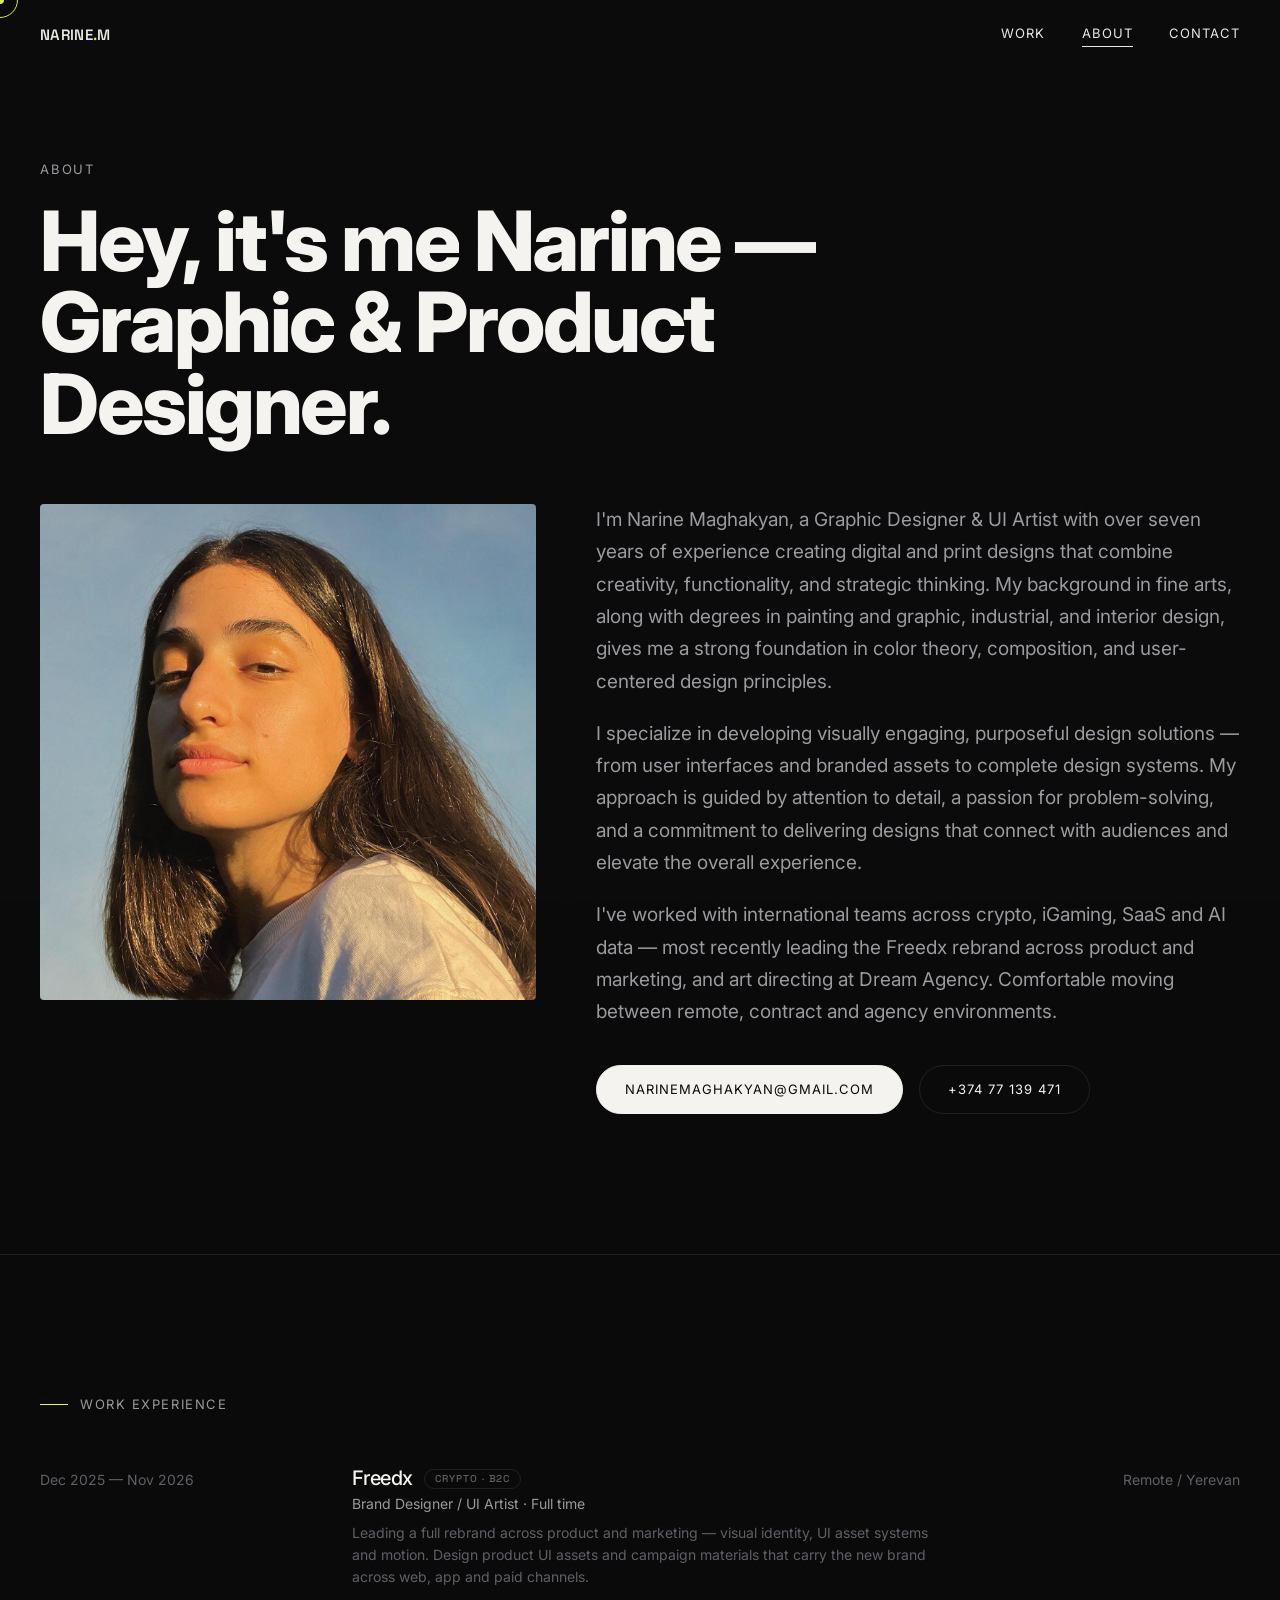
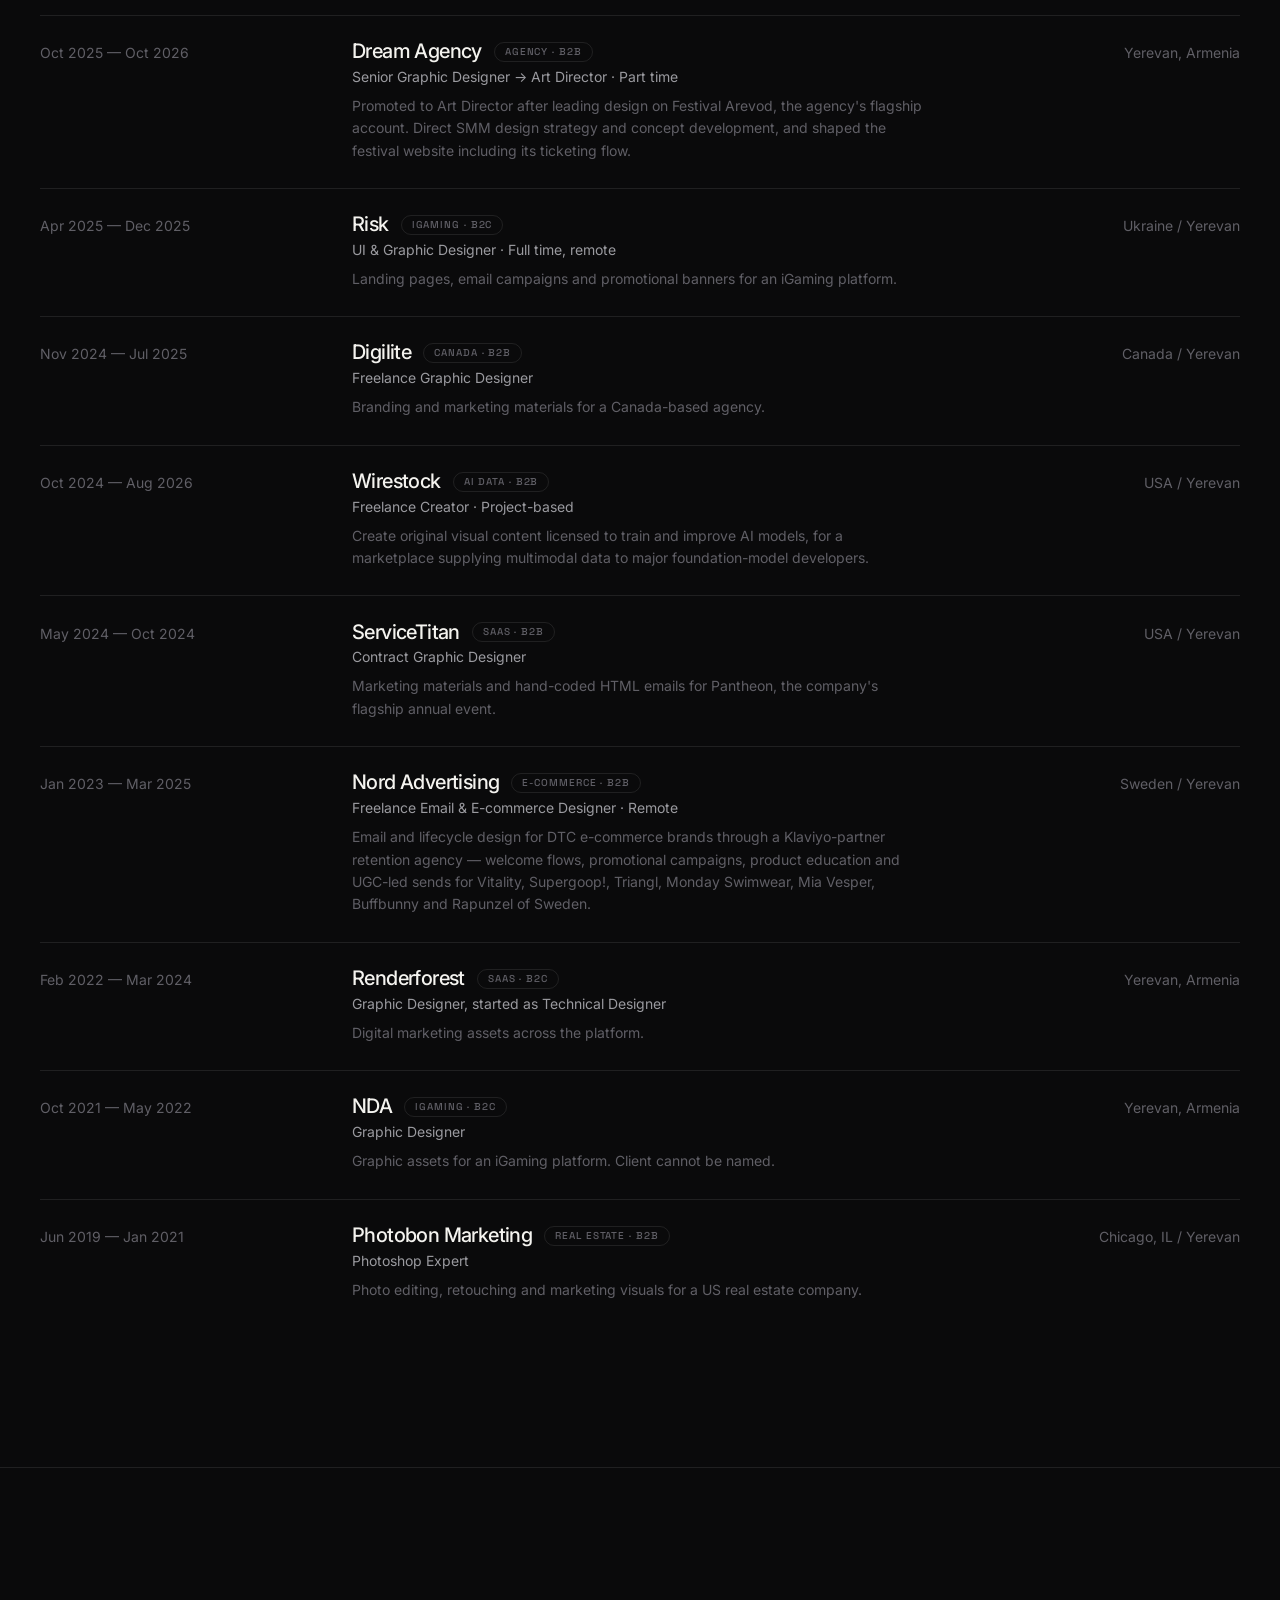
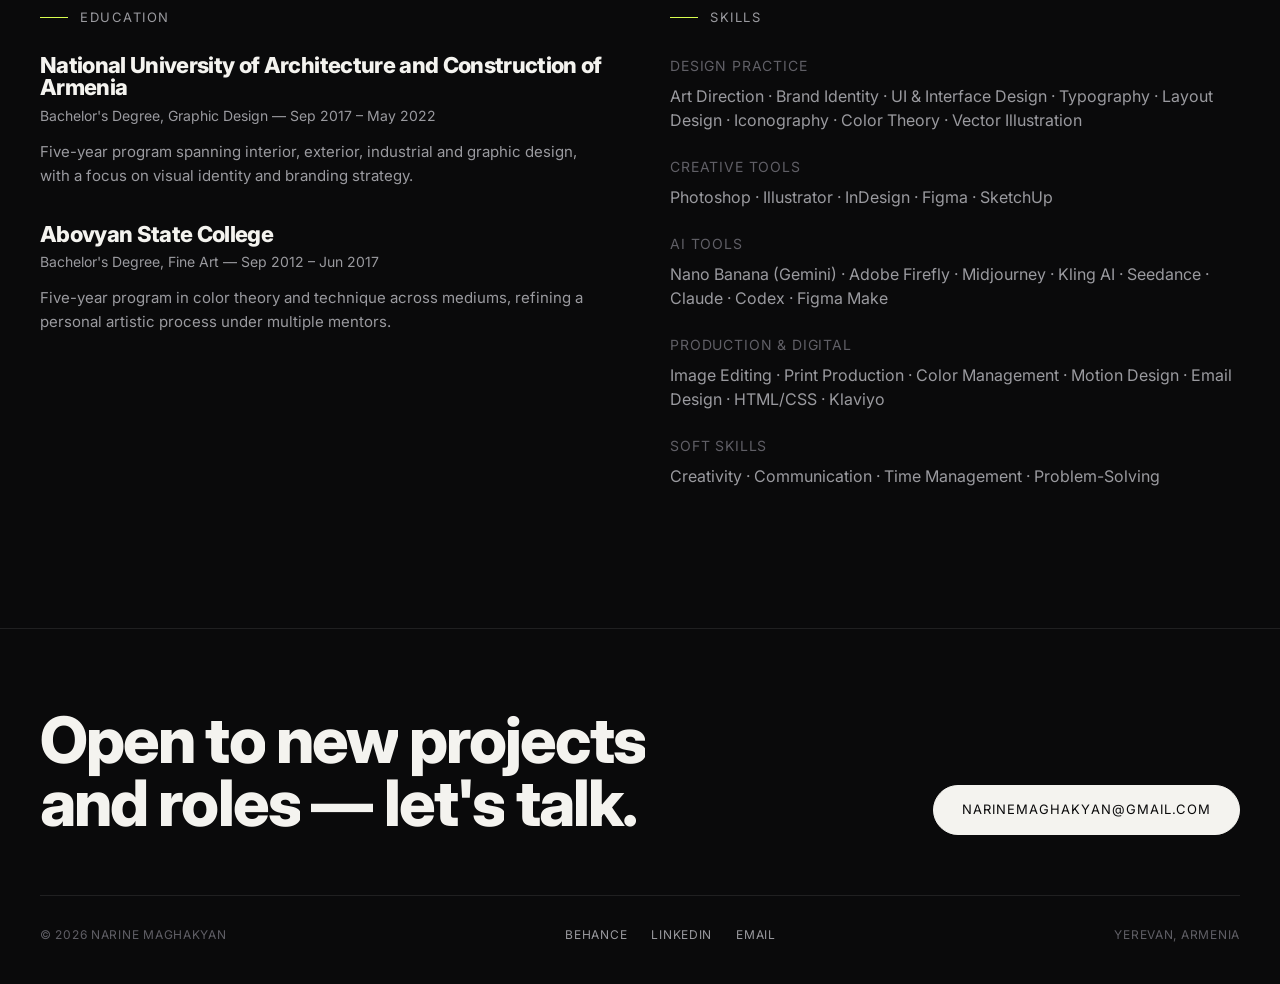
==== about.html @ 2e31c086 "About: Dream Agency Oct 2025-Oct 2026, Wirestock Oct 2024-Aug 2026 (match CV)" ====
<!DOCTYPE html>
<html lang="en">
<head>
<meta charset="UTF-8">
<meta name="viewport" content="width=device-width, initial-scale=1.0">
<title>About — Narine Maghakyan</title>
<link rel="stylesheet" href="css/style.css">
</head>
<body>

<nav class="site-nav">
  <a href="index.html" class="logo">NARINE<span>.</span>M</a>
  <div class="nav-links">
    <a href="index.html">Work</a>
    <a href="about.html" class="active">About</a>
    <a href="mailto:narinemaghakyan@gmail.com">Contact</a>
  </div>
  <button class="nav-toggle">Menu</button>
</nav>

<header style="padding-top:160px; padding-bottom:60px;">
  <div class="wrap">
    <p class="reveal in" style="text-transform:uppercase; letter-spacing:.14em; font-size:13px; color:var(--text-dim); margin-bottom:20px;">About</p>
    <h1 class="reveal in" style="font-size:clamp(36px,6.5vw,84px); max-width:1000px;">Hey, it's me Narine — Graphic &amp; Product Designer.</h1>
  </div>
</header>

<section style="padding-top:0;">
  <div class="wrap split split-bio">
    <div class="reveal" data-parallax style="border-radius:4px; overflow:hidden; align-self:start; aspect-ratio:1/1;">
      <img src="images/narine-bio-square.jpg" alt="Narine Maghakyan" style="width:100%; height:100%; object-fit:cover;">
    </div>
    <div class="reveal">
      <p style="font-size:19px; color:var(--text-dim); line-height:1.7;">
        I'm Narine Maghakyan, a Graphic Designer &amp; UI Artist with over seven years of experience creating digital and print designs that combine creativity, functionality, and strategic thinking. My background in fine arts, along with degrees in painting and graphic, industrial, and interior design, gives me a strong foundation in color theory, composition, and user-centered design principles.
      </p>
      <p style="font-size:19px; color:var(--text-dim); line-height:1.7; margin-top:20px;">
        I specialize in developing visually engaging, purposeful design solutions — from user interfaces and branded assets to complete design systems. My approach is guided by attention to detail, a passion for problem-solving, and a commitment to delivering designs that connect with audiences and elevate the overall experience.
      </p>
      <p style="font-size:19px; color:var(--text-dim); line-height:1.7; margin-top:20px;">
        I've worked with international teams across crypto, iGaming, SaaS and AI data — most recently leading the Freedx rebrand across product and marketing, and art directing at Dream Agency. Comfortable moving between remote, contract and agency environments.
      </p>
      <div style="margin-top:36px; display:flex; gap:16px; flex-wrap:wrap;">
        <a href="mailto:narinemaghakyan@gmail.com" class="btn btn-solid cursor-hover">narinemaghakyan@gmail.com</a>
        <a href="tel:+37477139471" class="btn cursor-hover">+374 77 139 471</a>
      </div>
    </div>
  </div>
</section>

<!-- ===== WORK EXPERIENCE ===== -->
<section style="border-top:1px solid var(--line);">
  <div class="wrap">
    <div class="section-label reveal">Work Experience</div>
    <div class="reveal-stagger" style="display:flex; flex-direction:column;">

      <div class="cv-row">
        <span style="color:var(--text-faint); font-size:14px;">Dec 2025 — Nov 2026</span>
        <div>
          <h3 style="font-size:20px; font-weight:500;">Freedx <span class="cv-tag">Crypto · B2C</span></h3>
          <p style="color:var(--text-dim); font-size:14px; margin-top:4px;">Brand Designer / UI Artist · Full time</p>
          <p style="color:var(--text-faint); font-size:14px; margin-top:8px; line-height:1.6;">Leading a full rebrand across product and marketing — visual identity, UI asset systems and motion. Design product UI assets and campaign materials that carry the new brand across web, app and paid channels.</p>
        </div>
        <span style="color:var(--text-faint); font-size:14px; text-align:right;">Remote / Yerevan</span>
      </div>
      <div class="cv-row">
        <span style="color:var(--text-faint); font-size:14px;">Oct 2025 — Oct 2026</span>
        <div>
          <h3 style="font-size:20px; font-weight:500;">Dream Agency <span class="cv-tag">Agency · B2B</span></h3>
          <p style="color:var(--text-dim); font-size:14px; margin-top:4px;">Senior Graphic Designer → Art Director · Part time</p>
          <p style="color:var(--text-faint); font-size:14px; margin-top:8px; line-height:1.6;">Promoted to Art Director after leading design on Festival Arevod, the agency's flagship account. Direct SMM design strategy and concept development, and shaped the festival website including its ticketing flow.</p>
        </div>
        <span style="color:var(--text-faint); font-size:14px; text-align:right;">Yerevan, Armenia</span>
      </div>
      <div class="cv-row">
        <span style="color:var(--text-faint); font-size:14px;">Apr 2025 — Dec 2025</span>
        <div>
          <h3 style="font-size:20px; font-weight:500;">Risk <span class="cv-tag">iGaming · B2C</span></h3>
          <p style="color:var(--text-dim); font-size:14px; margin-top:4px;">UI &amp; Graphic Designer · Full time, remote</p>
          <p style="color:var(--text-faint); font-size:14px; margin-top:8px; line-height:1.6;">Landing pages, email campaigns and promotional banners for an iGaming platform.</p>
        </div>
        <span style="color:var(--text-faint); font-size:14px; text-align:right;">Ukraine / Yerevan</span>
      </div>
      <div class="cv-row">
        <span style="color:var(--text-faint); font-size:14px;">Nov 2024 — Jul 2025</span>
        <div>
          <h3 style="font-size:20px; font-weight:500;">Digilite <span class="cv-tag">Canada · B2B</span></h3>
          <p style="color:var(--text-dim); font-size:14px; margin-top:4px;">Freelance Graphic Designer</p>
          <p style="color:var(--text-faint); font-size:14px; margin-top:8px; line-height:1.6;">Branding and marketing materials for a Canada-based agency.</p>
        </div>
        <span style="color:var(--text-faint); font-size:14px; text-align:right;">Canada / Yerevan</span>
      </div>
      <div class="cv-row">
        <span style="color:var(--text-faint); font-size:14px;">Oct 2024 — Aug 2026</span>
        <div>
          <h3 style="font-size:20px; font-weight:500;">Wirestock <span class="cv-tag">AI Data · B2B</span></h3>
          <p style="color:var(--text-dim); font-size:14px; margin-top:4px;">Freelance Creator · Project-based</p>
          <p style="color:var(--text-faint); font-size:14px; margin-top:8px; line-height:1.6;">Create original visual content licensed to train and improve AI models, for a marketplace supplying multimodal data to major foundation-model developers.</p>
        </div>
        <span style="color:var(--text-faint); font-size:14px; text-align:right;">USA / Yerevan</span>
      </div>
      <div class="cv-row">
        <span style="color:var(--text-faint); font-size:14px;">May 2024 — Oct 2024</span>
        <div>
          <h3 style="font-size:20px; font-weight:500;">ServiceTitan <span class="cv-tag">SaaS · B2B</span></h3>
          <p style="color:var(--text-dim); font-size:14px; margin-top:4px;">Contract Graphic Designer</p>
          <p style="color:var(--text-faint); font-size:14px; margin-top:8px; line-height:1.6;">Marketing materials and hand-coded HTML emails for Pantheon, the company's flagship annual event.</p>
        </div>
        <span style="color:var(--text-faint); font-size:14px; text-align:right;">USA / Yerevan</span>
      </div>
      <div class="cv-row">
        <span style="color:var(--text-faint); font-size:14px;">Jan 2023 — Mar 2025</span>
        <div>
          <h3 style="font-size:20px; font-weight:500;">Nord Advertising <span class="cv-tag">E-commerce · B2B</span></h3>
          <p style="color:var(--text-dim); font-size:14px; margin-top:4px;">Freelance Email &amp; E-commerce Designer · Remote</p>
          <p style="color:var(--text-faint); font-size:14px; margin-top:8px; line-height:1.6;">Email and lifecycle design for DTC e-commerce brands through a Klaviyo-partner retention agency — welcome flows, promotional campaigns, product education and UGC-led sends for Vitality, Supergoop!, Triangl, Monday Swimwear, Mia Vesper, Buffbunny and Rapunzel of Sweden.</p>
        </div>
        <span style="color:var(--text-faint); font-size:14px; text-align:right;">Sweden / Yerevan</span>
      </div>
      <div class="cv-row">
        <span style="color:var(--text-faint); font-size:14px;">Feb 2022 — Mar 2024</span>
        <div>
          <h3 style="font-size:20px; font-weight:500;">Renderforest <span class="cv-tag">SaaS · B2C</span></h3>
          <p style="color:var(--text-dim); font-size:14px; margin-top:4px;">Graphic Designer, started as Technical Designer</p>
          <p style="color:var(--text-faint); font-size:14px; margin-top:8px; line-height:1.6;">Digital marketing assets across the platform.</p>
        </div>
        <span style="color:var(--text-faint); font-size:14px; text-align:right;">Yerevan, Armenia</span>
      </div>
      <div class="cv-row">
        <span style="color:var(--text-faint); font-size:14px;">Oct 2021 — May 2022</span>
        <div>
          <h3 style="font-size:20px; font-weight:500;">NDA <span class="cv-tag">iGaming · B2C</span></h3>
          <p style="color:var(--text-dim); font-size:14px; margin-top:4px;">Graphic Designer</p>
          <p style="color:var(--text-faint); font-size:14px; margin-top:8px; line-height:1.6;">Graphic assets for an iGaming platform. Client cannot be named.</p>
        </div>
        <span style="color:var(--text-faint); font-size:14px; text-align:right;">Yerevan, Armenia</span>
      </div>
      <div class="cv-row cv-row-last">
        <span style="color:var(--text-faint); font-size:14px;">Jun 2019 — Jan 2021</span>
        <div>
          <h3 style="font-size:20px; font-weight:500;">Photobon Marketing <span class="cv-tag">Real Estate · B2B</span></h3>
          <p style="color:var(--text-dim); font-size:14px; margin-top:4px;">Photoshop Expert</p>
          <p style="color:var(--text-faint); font-size:14px; margin-top:8px; line-height:1.6;">Photo editing, retouching and marketing visuals for a US real estate company.</p>
        </div>
        <span style="color:var(--text-faint); font-size:14px; text-align:right;">Chicago, IL / Yerevan</span>
      </div>

    </div>
  </div>
</section>

<!-- ===== EDUCATION ===== -->
<section style="border-top:1px solid var(--line);">
  <div class="wrap split split-even">
    <div class="reveal">
      <div class="section-label">Education</div>
      <h3 style="font-size:22px; margin-bottom:6px;">National University of Architecture and Construction of Armenia</h3>
      <p style="color:var(--text-dim); font-size:14px;">Bachelor's Degree, Graphic Design — Sep 2017 – May 2022</p>
      <p style="color:var(--text-dim); font-size:15px; margin-top:14px; line-height:1.6;">Five-year program spanning interior, exterior, industrial and graphic design, with a focus on visual identity and branding strategy.</p>

      <h3 style="font-size:22px; margin:36px 0 6px;">Abovyan State College</h3>
      <p style="color:var(--text-dim); font-size:14px;">Bachelor's Degree, Fine Art — Sep 2012 – Jun 2017</p>
      <p style="color:var(--text-dim); font-size:15px; margin-top:14px; line-height:1.6;">Five-year program in color theory and technique across mediums, refining a personal artistic process under multiple mentors.</p>
    </div>
    <div class="reveal">
      <div class="section-label">Skills</div>
      <p style="font-size:14px; text-transform:uppercase; letter-spacing:.06em; color:var(--text-faint); margin-bottom:8px;">Design Practice</p>
      <p style="color:var(--text-dim); margin-bottom:24px;">Art Direction · Brand Identity · UI &amp; Interface Design · Typography · Layout Design · Iconography · Color Theory · Vector Illustration</p>

      <p style="font-size:14px; text-transform:uppercase; letter-spacing:.06em; color:var(--text-faint); margin-bottom:8px;">Creative Tools</p>
      <p style="color:var(--text-dim); margin-bottom:24px;">Photoshop · Illustrator · InDesign · Figma · SketchUp</p>

      <p style="font-size:14px; text-transform:uppercase; letter-spacing:.06em; color:var(--text-faint); margin-bottom:8px;">AI Tools</p>
      <p style="color:var(--text-dim); margin-bottom:24px;">Nano Banana (Gemini) · Adobe Firefly · Midjourney · Kling AI · Seedance · Claude · Codex · Figma Make</p>

      <p style="font-size:14px; text-transform:uppercase; letter-spacing:.06em; color:var(--text-faint); margin-bottom:8px;">Production &amp; Digital</p>
      <p style="color:var(--text-dim); margin-bottom:24px;">Image Editing · Print Production · Color Management · Motion Design · Email Design · HTML/CSS · Klaviyo</p>

      <p style="font-size:14px; text-transform:uppercase; letter-spacing:.06em; color:var(--text-faint); margin-bottom:8px;">Soft Skills</p>
      <p style="color:var(--text-dim);">Creativity · Communication · Time Management · Problem-Solving</p>
    </div>
  </div>
</section>

<footer class="site-footer">
  <div class="wrap">
    <div class="footer-top reveal">
      <h2>Open to new projects and roles — let's talk.</h2>
      <a href="mailto:narinemaghakyan@gmail.com" class="btn btn-solid cursor-hover">narinemaghakyan@gmail.com</a>
    </div>
    <div class="footer-bottom">
      <span>© 2026 Narine Maghakyan</span>
      <div class="footer-socials">
        <a href="https://www.behance.net/narinemaghakyann" target="_blank" rel="noopener">Behance</a>
        <a href="https://www.linkedin.com/in/narine-maghakyan-73769a1a3" target="_blank" rel="noopener">LinkedIn</a>
        <a href="mailto:narinemaghakyan@gmail.com">Email</a>
      </div>
      <span>Yerevan, Armenia</span>
    </div>
  </div>
</footer>

<script src="js/main.js"></script>
</body>
</html>
---- css/style.css ----
/* ============================================
   NARINE MAGHAKYAN — PORTFOLIO
   Base design system
   ============================================ */

@import url('https://fonts.googleapis.com/css2?family=Space+Grotesk:wght@300..700&family=Inter:wght@300..800&display=swap');

:root{
  --bg: #0a0a0b;
  --bg-alt: #111113;
  --panel: #16161a;
  --line: rgba(255,255,255,0.09);
  --text: #f4f3ef;
  --text-dim: #9a9a9f;
  --text-faint: #605f66;
  --accent: #d9ff4f;
  --accent-dim: #a3c93d;
  --radius: 2px;
  --ease: cubic-bezier(.16,.84,.44,1);
  --maxw: 1400px;
}

*,*::before,*::after{ box-sizing:border-box; margin:0; padding:0; }
html{ scroll-behavior:smooth; background:var(--bg); }
body{
  background:var(--bg);
  color:var(--text);
  font-family:'Inter', -apple-system, BlinkMacSystemFont, sans-serif;
  font-size:16px;
  line-height:1.5;
  overflow-x:hidden;
  cursor:default;
}

h1,h2,h3,h4,.display{
  font-family:'Inter', sans-serif;
  font-weight:800;
  letter-spacing:-0.03em;
  line-height:0.98;
}
.mono{ font-family:'Space Grotesk',sans-serif; }

a{ color:inherit; text-decoration:none; }
img{ max-width:100%; display:block; }
ul{ list-style:none; }
button{ font-family:inherit; background:none; border:none; color:inherit; cursor:pointer; }

.wrap{ max-width:var(--maxw); margin:0 auto; padding:0 40px; }
@media(max-width:768px){ .wrap{ padding:0 20px; } }

/* ---------- custom cursor ---------- */
.cursor-dot{
  position:fixed; top:0; left:0; width:8px; height:8px; border-radius:50%;
  background:var(--accent); pointer-events:none; z-index:9999;
  transform:translate(-50%,-50%); transition:opacity .2s;
  mix-blend-mode:difference;
}
.cursor-ring{
  position:fixed; top:0; left:0; width:36px; height:36px; border-radius:50%;
  border:1px solid var(--accent); pointer-events:none; z-index:9998;
  transform:translate(-50%,-50%); transition:width .25s var(--ease),height .25s var(--ease),opacity .2s;
  mix-blend-mode:difference;
}
.cursor-ring.hover{ width:64px; height:64px; }
@media(hover:none){ .cursor-dot,.cursor-ring{ display:none; } }

/* ---------- noise / grain overlay ---------- */
.grain{
  position:fixed; inset:0; pointer-events:none; z-index:1;
  opacity:.035; mix-blend-mode:overlay;
  background-image:url("data:image/svg+xml,%3Csvg xmlns='http://www.w3.org/2000/svg' width='120' height='120'%3E%3Cfilter id='n'%3E%3CfeTurbulence type='fractalNoise' baseFrequency='0.9' numOctaves='2' stitchTiles='stitch'/%3E%3C/filter%3E%3Crect width='100%25' height='100%25' filter='url(%23n)'/%3E%3C/svg%3E");
}

/* ---------- top nav ---------- */
.site-nav{
  position:fixed; top:0; left:0; right:0; z-index:200;
  display:flex; align-items:center; justify-content:space-between;
  padding:24px 40px; mix-blend-mode:difference;
}
@media(max-width:768px){ .site-nav{ padding:18px 20px; } }
.site-nav .logo{ font-family:'Space Grotesk',sans-serif; font-weight:600; font-size:15px; letter-spacing:.02em; }
.site-nav .logo span{ color:var(--accent); }
.nav-links{ display:flex; gap:36px; align-items:center; }
.nav-links a{
  font-size:13px; text-transform:uppercase; letter-spacing:.08em; color:var(--text);
  position:relative; padding-bottom:3px;
}
.nav-links a::after{
  content:''; position:absolute; left:0; bottom:0; width:0; height:1px; background:var(--text);
  transition:width .3s var(--ease);
}
.nav-links a:hover::after, .nav-links a.active::after{ width:100%; }
.nav-toggle{ display:none; font-size:13px; text-transform:uppercase; letter-spacing:.08em; }
@media(max-width:768px){
  .nav-links{
    position:fixed; inset:0; background:var(--bg); flex-direction:column; justify-content:center; gap:28px;
    transform:translateY(-100%); transition:transform .5s var(--ease); mix-blend-mode:normal; z-index:150;
  }
  .nav-links.open{ transform:translateY(0); }
  .nav-links a{ font-size:22px; }
  .nav-toggle{ display:block; z-index:201; }
}

/* ---------- buttons ---------- */
.btn{
  display:inline-flex; align-items:center; gap:10px;
  padding:14px 28px; border:1px solid var(--line); border-radius:100px;
  font-size:13px; text-transform:uppercase; letter-spacing:.08em;
  transition:border-color .3s var(--ease), background .3s var(--ease), color .3s var(--ease);
}
.btn:hover{ border-color:var(--accent); color:var(--accent); }
.btn-solid{ background:var(--text); color:var(--bg); border-color:var(--text); }
.btn-solid:hover{ background:var(--accent); border-color:var(--accent); color:var(--bg); }

/* ---------- section spacing ---------- */
section{ position:relative; padding:140px 0; }
@media(max-width:768px){ section{ padding:90px 0; } }
.section-label{
  font-size:13px; text-transform:uppercase; letter-spacing:.12em; color:var(--text-dim);
  display:flex; align-items:center; gap:12px; margin-bottom:28px;
}
.section-label::before{ content:''; width:28px; height:1px; background:var(--accent); }

/* ---------- reveal animation ---------- */
/* Safety: if JS never boots (or reduced-motion is on) nothing may stay hidden.
   js/main.js adds .js-motion to <html>; without it everything renders visible. */
html:not(.js-motion) .reveal,
html:not(.js-motion) .reveal-stagger > *,
html:not(.js-motion) .mk-i{
  opacity:1 !important; transform:none !important;
}
.reveal{ opacity:0; transform:translateY(36px); transition:opacity .9s var(--ease), transform .9s var(--ease); }
.reveal.in{ opacity:1; transform:translateY(0); }
.reveal-stagger > *{ opacity:0; transform:translateY(30px); transition:opacity .7s var(--ease), transform .7s var(--ease); }
.reveal-stagger.in > *{ opacity:1; transform:translateY(0); }
.reveal-stagger.in > *:nth-child(1){ transition-delay:.02s; }
.reveal-stagger.in > *:nth-child(2){ transition-delay:.08s; }
.reveal-stagger.in > *:nth-child(3){ transition-delay:.14s; }
.reveal-stagger.in > *:nth-child(4){ transition-delay:.2s; }
.reveal-stagger.in > *:nth-child(5){ transition-delay:.26s; }
.reveal-stagger.in > *:nth-child(6){ transition-delay:.32s; }

/* ---------- footer ---------- */
.site-footer{
  border-top:1px solid var(--line); padding:80px 0 40px;
}
.footer-top{
  display:flex; justify-content:space-between; align-items:flex-end; flex-wrap:wrap; gap:40px;
  padding-bottom:60px;
}
.footer-top h2{ font-size:clamp(32px,5vw,64px); max-width:680px; }
.footer-bottom{
  display:flex; justify-content:space-between; align-items:center; flex-wrap:wrap; gap:16px;
  padding-top:30px; border-top:1px solid var(--line);
  font-size:12px; color:var(--text-faint); text-transform:uppercase; letter-spacing:.06em;
}
.footer-socials{ display:flex; gap:24px; }
.footer-socials a{ color:var(--text-dim); transition:color .3s; }
.footer-socials a:hover{ color:var(--accent); }

/* ---------- scrollbar ---------- */
::-webkit-scrollbar{ width:8px; }
::-webkit-scrollbar-track{ background:var(--bg); }
::-webkit-scrollbar-thumb{ background:#2a2a2e; }

/* ---------- utility ---------- */
.text-dim{ color:var(--text-dim); }
.text-accent{ color:var(--accent); }
.mt-lg{ margin-top:80px; }
.center{ text-align:center; }
.progress-bar{
  position:fixed; top:0; left:0; height:2px; background:var(--accent); z-index:300; width:0%;
}

/* ============================================
   WORK GRID — editorial, full-bleed, in-site
   ============================================ */
.work-intro{
  padding:200px 0 100px;
}
.work-intro .kicker{
  font-family:'Space Grotesk',sans-serif; font-size:14px; text-transform:uppercase;
  letter-spacing:.1em; color:var(--text-dim); margin-bottom:28px;
}
.work-intro h1{
  font-size:clamp(38px,7.2vw,108px); max-width:1300px;
}
.work-intro .sub{
  color:var(--text-dim); font-size:clamp(16px,1.6vw,20px); max-width:640px; margin-top:32px;
  font-family:'Space Grotesk',sans-serif; font-weight:300;
}

.work-grid{
  display:grid; grid-template-columns:repeat(12,1fr); gap:4px;
}
.work-item{ position:relative; overflow:hidden; background:#0d0d0f; display:block; }
.work-item img{ width:100%; height:100%; object-fit:cover; transition:transform .8s var(--ease), filter .5s; filter:grayscale(.15) brightness(.92); }
.work-item:hover img{ transform:scale(1.035); filter:grayscale(0) brightness(1); }
.work-item .work-cap{
  display:flex; justify-content:space-between; align-items:baseline;
  padding:16px 2px 0;
}
.work-item .work-cap h3{ font-size:18px; font-weight:600; letter-spacing:-0.01em; }
.work-item .work-cap span{ font-size:12px; color:var(--text-faint); text-transform:uppercase; letter-spacing:.06em; font-family:'Space Grotesk',sans-serif; }

.work-lead{ grid-column:span 12; aspect-ratio:16/8; }
.work-half{ grid-column:span 6; aspect-ratio:4/3; }
.work-third{ grid-column:span 4; aspect-ratio:3/4; }
@media(max-width:900px){
  .work-half,.work-third{ grid-column:span 12; aspect-ratio:4/3; }
}

.work-tag{
  position:absolute; top:20px; left:20px; z-index:2;
  background:rgba(10,10,11,.7); backdrop-filter:blur(6px);
  padding:6px 14px; border-radius:100px; font-size:11px; text-transform:uppercase;
  letter-spacing:.08em; font-family:'Space Grotesk',sans-serif;
}

/* ============================================
   CLARA-ROTH-STYLE MASTHEAD + NUMBERED WORK LIST
   ============================================ */
.masthead{
  min-height:92vh; display:flex; flex-direction:column; justify-content:center;
  position:relative; padding:110px 40px 60px; overflow:hidden;
}
.masthead-grid{
  position:absolute; inset:0; display:grid; grid-template-columns:repeat(4,1fr);
  pointer-events:none;
}
.masthead-grid span{ border-right:1px solid var(--line); height:100%; }
.masthead-name{
  font-family:'Inter',sans-serif; font-weight:800; letter-spacing:-0.04em;
  font-size:clamp(48px,10.5vw,168px); line-height:0.92; text-align:center;
  white-space:nowrap;
}
@media(max-width:900px){ .masthead-name{ white-space:normal; font-size:clamp(38px,13vw,90px); } }
.masthead-role{
  text-align:center; text-transform:uppercase; letter-spacing:.02em;
  font-size:clamp(18px,2.6vw,32px); font-family:'Space Grotesk',sans-serif; font-weight:500;
  margin-top:18px; color:var(--text);
}
.masthead-foot{
  display:flex; justify-content:space-between; align-items:flex-end; margin-top:60px;
  font-family:'Space Grotesk',sans-serif; font-size:13px; color:var(--text-dim);
}
.masthead-foot p{ max-width:260px; line-height:1.5; }

.work-row{
  display:grid; grid-template-columns:1fr 2fr 1fr; gap:24px;
  border-top:1px solid var(--line); padding:48px 0; align-items:center;
}
.work-row:last-child{ border-bottom:1px solid var(--line); }
.work-row .wr-num{ font-family:'Space Grotesk',sans-serif; font-size:13px; color:var(--text-faint); margin-bottom:16px; }
.work-row .wr-title{ font-size:clamp(24px,2.6vw,38px); line-height:1.05; }
.work-row .wr-arrow{
  width:54px; height:54px; border-radius:50%; border:1px solid var(--line);
  display:flex; align-items:center; justify-content:center; margin-top:24px;
  transition:background .3s var(--ease), border-color .3s var(--ease);
}
.work-row:hover .wr-arrow{ background:var(--text); border-color:var(--text); }
.work-row:hover .wr-arrow svg{ stroke:var(--bg); transform:rotate(90deg); }
.work-row .wr-arrow svg{ width:18px; height:18px; stroke:var(--text); transition:stroke .3s var(--ease), transform .4s var(--ease); }
.work-row .wr-media{
  aspect-ratio:3/4; overflow:hidden; border-radius:2px; background:#0d0d0f; max-width:503px;
}
/* Reference site (webxdemo artist1): static on scroll, pans with the
   cursor on hover. The follow itself is lerped in js/main.js. */
.work-row .wr-media img{ width:100%; height:100%; object-fit:cover; }
html.js-motion .work-row .wr-media img.wr-follow{
  transform:translate3d(var(--mx,0px),var(--my,0px),0) scale(var(--ms,1));
  will-change:transform;
}
@media (prefers-reduced-motion: reduce){
  html.js-motion .work-row .wr-media img.wr-follow{ transform:none !important; }
}
.work-row .wr-meta{ text-align:right; font-family:'Space Grotesk',sans-serif; }
.work-row .wr-meta .wr-label{ font-size:11px; text-transform:uppercase; letter-spacing:.1em; color:var(--text-faint); margin-bottom:6px; }
.work-row .wr-meta .wr-type{ font-size:14px; color:var(--text-dim); }
@media(max-width:900px){
  .work-row{ grid-template-columns:1fr; gap:20px; }
  .work-row .wr-meta{ text-align:left; }
}

/* ============================================
   MOTION SYSTEM
   All hidden states below are scoped to html.js-motion,
   which js/main.js adds only after it boots successfully.
   ============================================ */

/* smooth scroll takes over from native smooth behaviour */
html.js-smooth{ scroll-behavior:auto; }

/* ---------- text mask reveal ---------- */
html.js-motion [data-mask="1"] .mk{
  display:inline-block;
  overflow:hidden;
  vertical-align:top;
  padding-bottom:0.14em;
  margin-bottom:-0.14em;
}
html.js-motion [data-mask="1"] .mk-i{
  display:inline-block;
  transform:translateY(115%);
  transition:transform 1.05s var(--ease);
}
html.js-motion [data-mask="1"].mask-in .mk-i{ transform:translateY(0); }

/* ---------- image parallax ---------- */
@property --ps{ syntax:'<number>'; initial-value:1.12; inherits:false; }

html.js-motion .px-box{ overflow:hidden; }
html.js-motion .bnd-hero-media.px-box,
html.js-motion .pj-hero-media.px-box{ border-radius:4px; }
html.js-motion .fx-campaign-hero > .px-box{ border-radius:12px; }

html.js-motion .px-img{
  --py:0px;
  --ps:1.12;
  transform:translate3d(0,var(--py),0) scale(var(--ps));
  transition:--ps .8s var(--ease);
  will-change:transform;
}

/* ---------- interactive particle wordmark ---------- */
.hero-particles{ position:relative; }
.hero-particles canvas{
  position:absolute; inset:0;
  width:100%; height:100%;
  pointer-events:none;
}
.masthead-name.is-particled{ color:transparent; }

/* ---------- motion-safety ---------- */
@media (prefers-reduced-motion: reduce){
  html.js-motion [data-mask="1"] .mk-i{ transform:none !important; transition:none !important; }
  html.js-motion .px-img{ transform:none !important; }
  .masthead-name.is-particled{ color:var(--text) !important; }
  .hero-particles canvas{ display:none !important; }
}


/* ============================================
   RESPONSIVE LAYOUT PRIMITIVES
   These replace inline grid styles, which media
   queries could not override (inline wins).
   ============================================ */
.split{ display:grid; gap:60px; }
.split-bio{ grid-template-columns:1fr 1.3fr; }
.split-teaser{ grid-template-columns:1fr 1.4fr; align-items:center; }
.split-overview{ grid-template-columns:1fr 1.5fr; }
.split-even{ grid-template-columns:1fr 1fr; }

.cv-row{
  display:grid; grid-template-columns:1fr 2fr 1fr; gap:24px;
  padding:26px 0; border-bottom:1px solid var(--line); align-items:baseline;
}
.cv-row-last{ border-bottom:none; }
.cv-row h3{ display:flex; align-items:center; gap:12px; flex-wrap:wrap; }
.cv-tag{
  font-family:'Space Grotesk',sans-serif; font-size:10px; font-weight:500;
  text-transform:uppercase; letter-spacing:.09em; color:var(--text-faint);
  border:1px solid var(--line); border-radius:999px; padding:4px 10px;
  white-space:nowrap; line-height:1;
}
.cv-subhead{
  font-family:'Space Grotesk',sans-serif; font-size:11px; text-transform:uppercase;
  letter-spacing:.12em; color:var(--text-faint);
  margin-top:34px; padding-bottom:14px; border-bottom:1px solid var(--line);
  display:flex; align-items:center; gap:12px;
}
.cv-subhead::after{ content:''; flex:1; height:1px; background:var(--line); }

.fx-grid{ display:grid; gap:24px; }
.fx-grid-3{ grid-template-columns:repeat(3,1fr); }
.fx-grid-4{ grid-template-columns:repeat(4,1fr); }
.fx-grid-tight{ gap:16px; }
.fx-swatches{ display:grid; grid-template-columns:repeat(10,1fr); gap:8px; }

@media(max-width:1000px){
  .fx-grid-4{ grid-template-columns:repeat(2,1fr); }
}
@media(max-width:900px){
  .split{ grid-template-columns:1fr !important; gap:40px; }
  .fx-grid-3{ grid-template-columns:1fr; }
  .cv-row{ grid-template-columns:1fr; gap:6px; padding:22px 0; }
  .cv-row span{ text-align:left !important; }
  .cv-row span:first-child{ order:-1; font-size:13px !important; }
}
@media(max-width:560px){
  .fx-grid-4{ grid-template-columns:1fr; }
  .fx-swatches{ grid-template-columns:repeat(5,1fr); }
}

/* ---------- masthead on small screens ---------- */
@media(max-width:768px){
  .masthead{ padding:100px 20px 50px; min-height:88vh; }
  .masthead-foot{ flex-direction:column; align-items:flex-start; gap:18px; margin-top:44px; }
  .masthead-foot p{ max-width:none; }
  .masthead-foot p[style]{ text-align:left !important; }
  .masthead-role{ margin-top:14px; }
}

/* ---------- general small-screen tightening ---------- */
@media(max-width:768px){
  .work-row{ padding:36px 0; }
  .work-row .wr-media{ max-width:100%; }
  .footer-top{ padding-bottom:40px; gap:24px; }
  .footer-bottom{ gap:12px; }
  .site-footer{ padding:60px 0 32px; }
  .pj-facts{ gap:18px; margin-top:32px; padding-top:24px; }
  .bnd-block, .pj-block{ margin-top:80px; }
  .bnd-hero, .pj-hero{ gap:32px; }
}
@media(max-width:480px){
  .pj-facts{ grid-template-columns:1fr 1fr; }
  .pj-facts strong{ font-size:16px; }
  .btn{ padding:12px 20px; font-size:12px; }
}

/* nothing may ever scroll sideways */
html, body{ max-width:100%; overflow-x:hidden; }

/* ---------- page transition ---------- */
/* Element is created by JS only, so if JS fails there is no overlay at all. */
.page-fade{
  position:fixed; inset:0; z-index:9000;
  background:var(--bg);
  pointer-events:none;
  opacity:1;
  transition:opacity .45s var(--ease);
}
.page-fade.is-out{ opacity:0; }
.page-fade.is-in{ opacity:1; transition:opacity .32s var(--ease); }
@media (prefers-reduced-motion: reduce){
  .page-fade{ display:none !important; }
}

/* ============================================
   HOMEPAGE — two-column staggered work grid
   Single ordered grid (not two column divs) so
   source order stays 01..07 when it stacks on mobile.
   Stagger + scroll drift are both transforms, so they
   never affect layout.
   ============================================ */
.work-grid2{
  display:grid; grid-template-columns:1fr 1fr;
  gap:64px 56px; align-items:start;
  padding-bottom:160px;
}

.wcard{
  display:block;
  --stagger:0px; --drift:0px;
  transform:translate3d(0, calc(var(--stagger) + var(--drift)), 0);
}
/* the stagger itself — only when the motion system is on */
html.js-motion .wcard:nth-child(even){ --stagger:88px; }

/* opacity-only reveal, so it can't fight the transform above */
html.js-motion .fade{ opacity:0; transition:opacity .9s var(--ease); }
html.js-motion .fade.in{ opacity:1; }

.wcard-media{
  position:relative;
  /* NOTE: no max-height here — combined with aspect-ratio it shrinks the
     WIDTH too, so the image stops filling its column and the caption
     below ends up wider than the picture. */
  aspect-ratio:3/2;
  overflow:hidden; border-radius:3px; background:#0d0d0f;
}
.wcard-media img{
  position:absolute; inset:0;
  width:100%; height:100%; object-fit:cover;
}

/* ---------- horizontal marquee (looping asset rows) ----------
   The track holds the set TWICE and travels exactly -50%, so the
   loop is seamless. Spacing uses margin-right, not gap: `gap` adds
   one extra space across the duplicate seam and makes the loop jump.
   Pure CSS — no JS dependency, so the row is never blank.          */
.mq{
  position:relative; overflow:hidden;
  --mq-h:400px; --mq-gap:20px; --mq-dur:60s;
  -webkit-mask-image:linear-gradient(90deg,transparent,#000 5%,#000 95%,transparent);
          mask-image:linear-gradient(90deg,transparent,#000 5%,#000 95%,transparent);
}
.mq-track{
  display:flex; width:max-content;
  animation:mq-left var(--mq-dur) linear infinite;
}
.mq[data-dir="right"] .mq-track{ animation-name:mq-right; }
.mq-track img{
  height:var(--mq-h); width:auto; flex-shrink:0; display:block;
  margin-right:var(--mq-gap); border-radius:6px; background:#111;
  transition:transform .5s var(--ease);
}
.mq-track img:hover{ transform:translateY(-8px); }
.mq:hover .mq-track{ animation-play-state:paused; }

/* (a staggered/scaled variant lived here — removed: on sets that share one
   aspect ratio, varying size or baseline just reads as a mistake. Every row
   is flat and evenly aligned.) */
@keyframes mq-left{
  from{ transform:translate3d(0,0,0); }
  to  { transform:translate3d(-50%,0,0); }
}
@keyframes mq-right{
  from{ transform:translate3d(-50%,0,0); }
  to  { transform:translate3d(0,0,0); }
}
/* wide (16:9) sets sit shorter than the 4:5 sets so the rows feel even */
.mq-wide{ --mq-h:300px; }
@media(max-width:900px){
  .mq{ --mq-h:260px; --mq-gap:14px; }
  .mq-wide{ --mq-h:190px; }
}
@media (prefers-reduced-motion: reduce){
  .mq{ overflow-x:auto; -webkit-mask-image:none; mask-image:none; }
  .mq-track{ animation:none; }
}

/* canvas ball loop — sits over the static cover, which stays as the
   no-JS / reduced-motion fallback underneath */
.ball-canvas{
  position:absolute; inset:0; width:100%; height:100%;
  display:block; opacity:0; transition:opacity .45s var(--ease);
}
.ball-canvas.is-live{ opacity:1; }
.ball-stage{
  position:relative; width:100%; aspect-ratio:5/2;
  border-radius:4px; overflow:hidden; background:#000;
}
@media(max-width:900px){ .ball-stage{ aspect-ratio:3/2; } }

.wcard-foot{
  display:flex; justify-content:space-between; align-items:flex-start;
  gap:24px; margin-top:20px;
}
.wcard-num{
  font-family:'Space Grotesk',sans-serif; font-size:12px; letter-spacing:.1em;
  color:var(--text-faint); margin-bottom:9px;
}
.wcard-title{
  font-size:clamp(21px,2.1vw,31px); line-height:1.05; letter-spacing:-0.02em;
  max-width:15ch;
  transition:color .35s var(--ease);
}
.wcard:hover .wcard-title{ color:var(--accent); }
.wcard-type{
  font-family:'Space Grotesk',sans-serif; font-size:11px;
  text-transform:uppercase; letter-spacing:.09em; color:var(--text-dim);
  text-align:right; max-width:14ch; line-height:1.5; flex-shrink:0;
}

@media(max-width:900px){
  .work-grid2{ grid-template-columns:1fr; gap:48px; padding-bottom:0; }
  html.js-motion .wcard:nth-child(even){ --stagger:0px; }
  .wcard{ transform:none !important; }
  .wcard-media{ aspect-ratio:3/2; }   /* same ratio as desktop so one export fits both */
  .wcard-title{ max-width:none; }
  .wcard-type{ max-width:none; }
}
@media (prefers-reduced-motion: reduce){
  .wcard{ transform:none !important; }
}
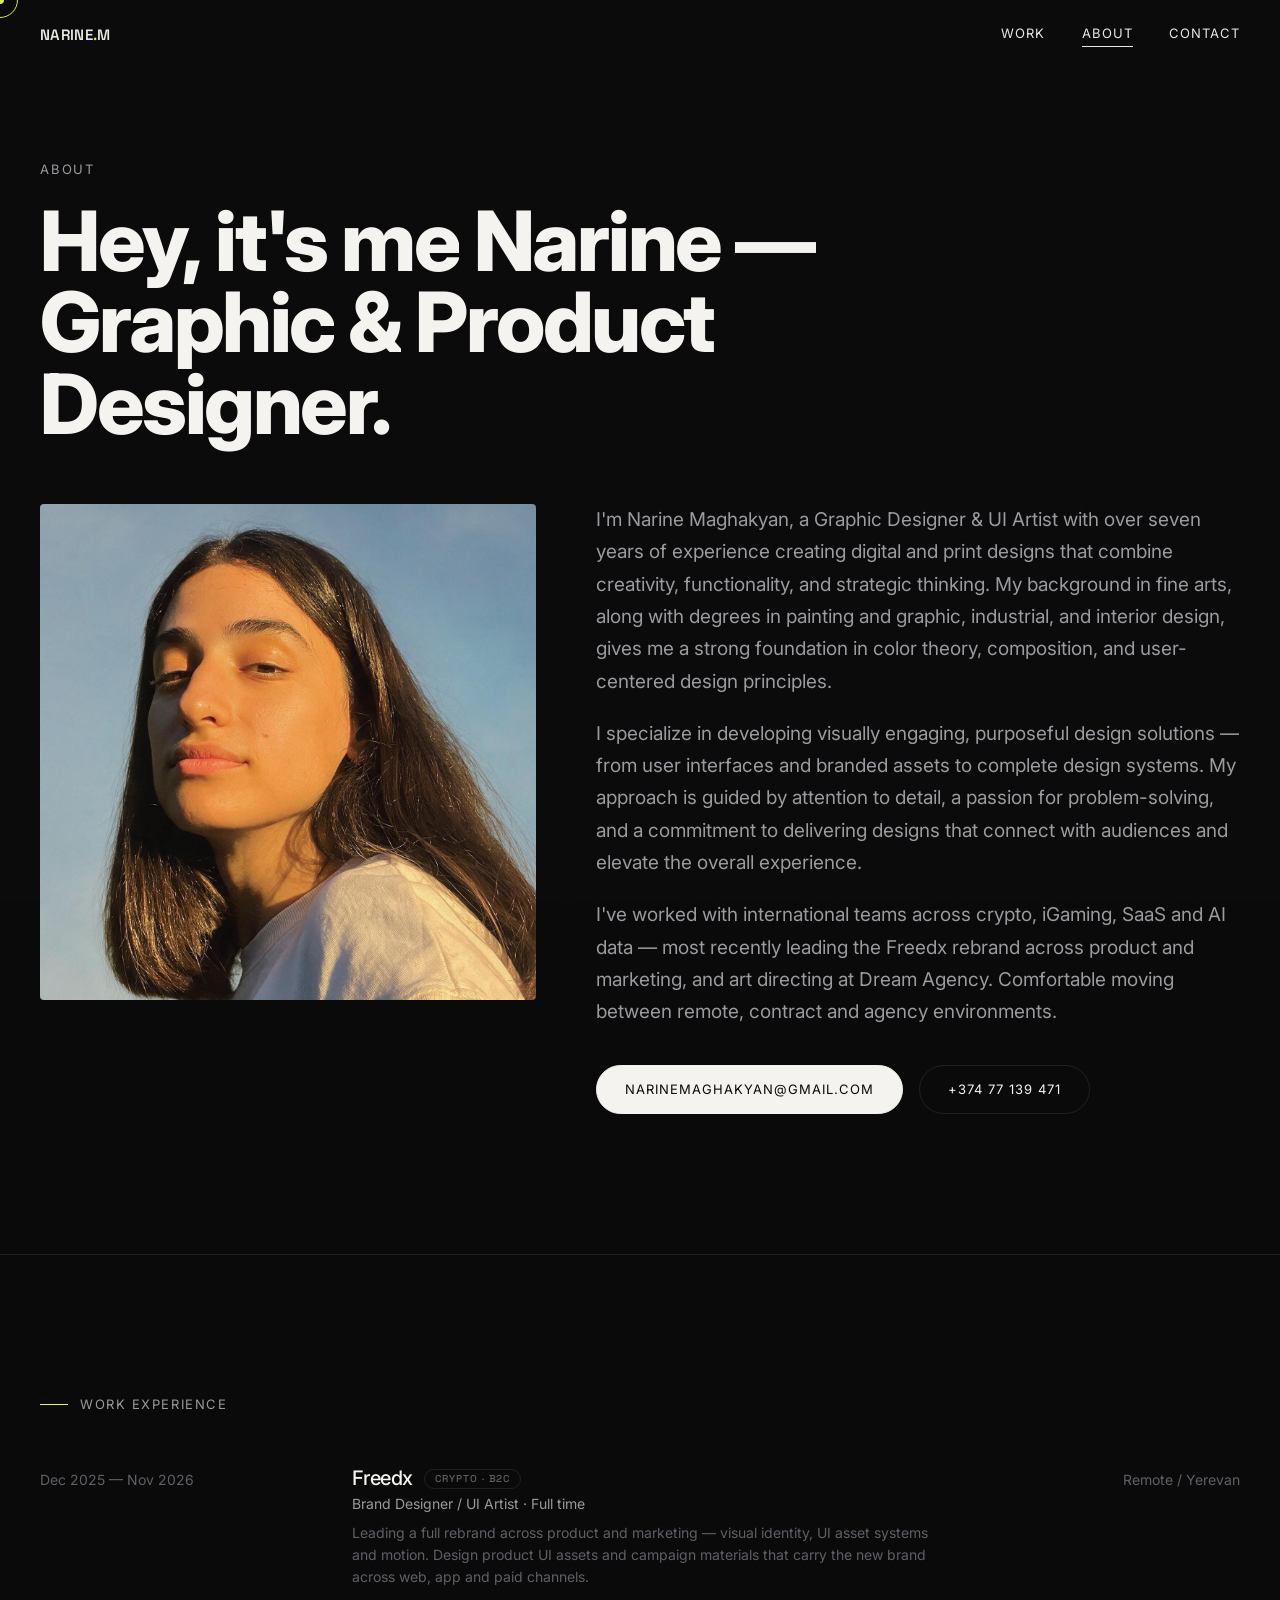
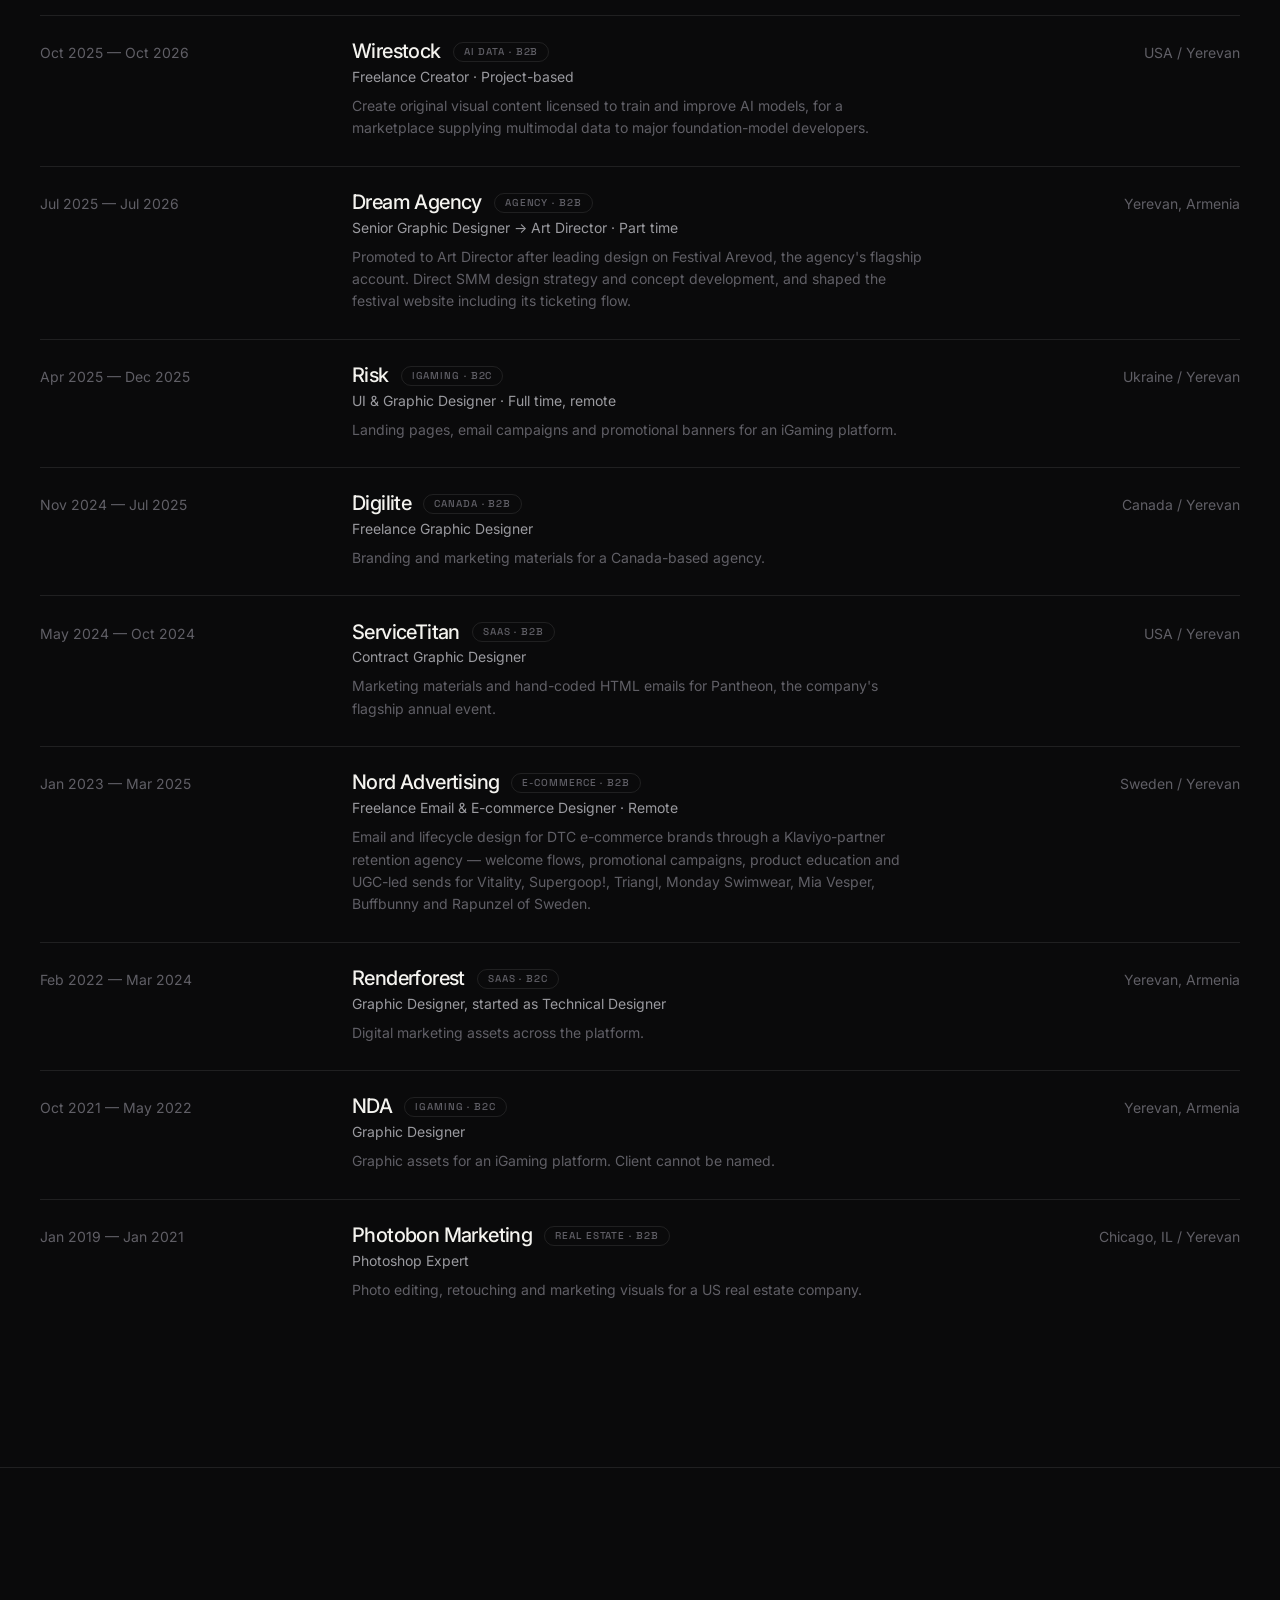
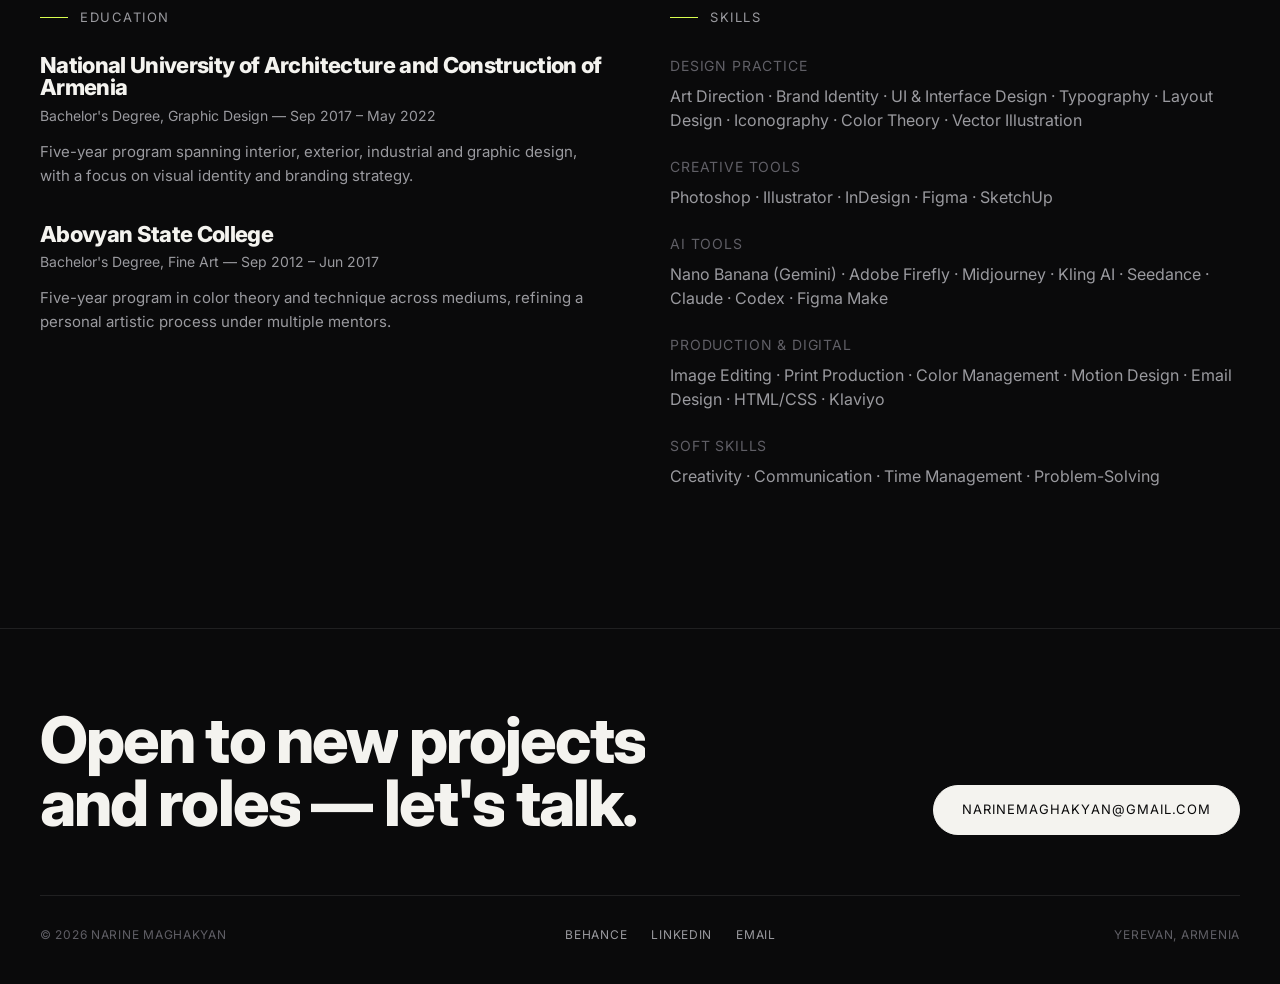
==== commit a43c0ece: "About: align all job dates with LinkedIn (Wirestock, Dream Agency, Photobon) and re-sort" ====
--- a/about.html
+++ b/about.html
@@ -66,6 +66,15 @@
       <div class="cv-row">
         <span style="color:var(--text-faint); font-size:14px;">Oct 2025 — Oct 2026</span>
         <div>
+          <h3 style="font-size:20px; font-weight:500;">Wirestock <span class="cv-tag">AI Data · B2B</span></h3>
+          <p style="color:var(--text-dim); font-size:14px; margin-top:4px;">Freelance Creator · Project-based</p>
+          <p style="color:var(--text-faint); font-size:14px; margin-top:8px; line-height:1.6;">Create original visual content licensed to train and improve AI models, for a marketplace supplying multimodal data to major foundation-model developers.</p>
+        </div>
+        <span style="color:var(--text-faint); font-size:14px; text-align:right;">USA / Yerevan</span>
+      </div>
+      <div class="cv-row">
+        <span style="color:var(--text-faint); font-size:14px;">Jul 2025 — Jul 2026</span>
+        <div>
           <h3 style="font-size:20px; font-weight:500;">Dream Agency <span class="cv-tag">Agency · B2B</span></h3>
           <p style="color:var(--text-dim); font-size:14px; margin-top:4px;">Senior Graphic Designer → Art Director · Part time</p>
           <p style="color:var(--text-faint); font-size:14px; margin-top:8px; line-height:1.6;">Promoted to Art Director after leading design on Festival Arevod, the agency's flagship account. Direct SMM design strategy and concept development, and shaped the festival website including its ticketing flow.</p>
@@ -91,15 +100,6 @@
         <span style="color:var(--text-faint); font-size:14px; text-align:right;">Canada / Yerevan</span>
       </div>
       <div class="cv-row">
-        <span style="color:var(--text-faint); font-size:14px;">Oct 2024 — Aug 2026</span>
-        <div>
-          <h3 style="font-size:20px; font-weight:500;">Wirestock <span class="cv-tag">AI Data · B2B</span></h3>
-          <p style="color:var(--text-dim); font-size:14px; margin-top:4px;">Freelance Creator · Project-based</p>
-          <p style="color:var(--text-faint); font-size:14px; margin-top:8px; line-height:1.6;">Create original visual content licensed to train and improve AI models, for a marketplace supplying multimodal data to major foundation-model developers.</p>
-        </div>
-        <span style="color:var(--text-faint); font-size:14px; text-align:right;">USA / Yerevan</span>
-      </div>
-      <div class="cv-row">
         <span style="color:var(--text-faint); font-size:14px;">May 2024 — Oct 2024</span>
         <div>
           <h3 style="font-size:20px; font-weight:500;">ServiceTitan <span class="cv-tag">SaaS · B2B</span></h3>
@@ -136,7 +136,7 @@
         <span style="color:var(--text-faint); font-size:14px; text-align:right;">Yerevan, Armenia</span>
       </div>
       <div class="cv-row cv-row-last">
-        <span style="color:var(--text-faint); font-size:14px;">Jun 2019 — Jan 2021</span>
+        <span style="color:var(--text-faint); font-size:14px;">Jan 2019 — Jan 2021</span>
         <div>
           <h3 style="font-size:20px; font-weight:500;">Photobon Marketing <span class="cv-tag">Real Estate · B2B</span></h3>
           <p style="color:var(--text-dim); font-size:14px; margin-top:4px;">Photoshop Expert</p>
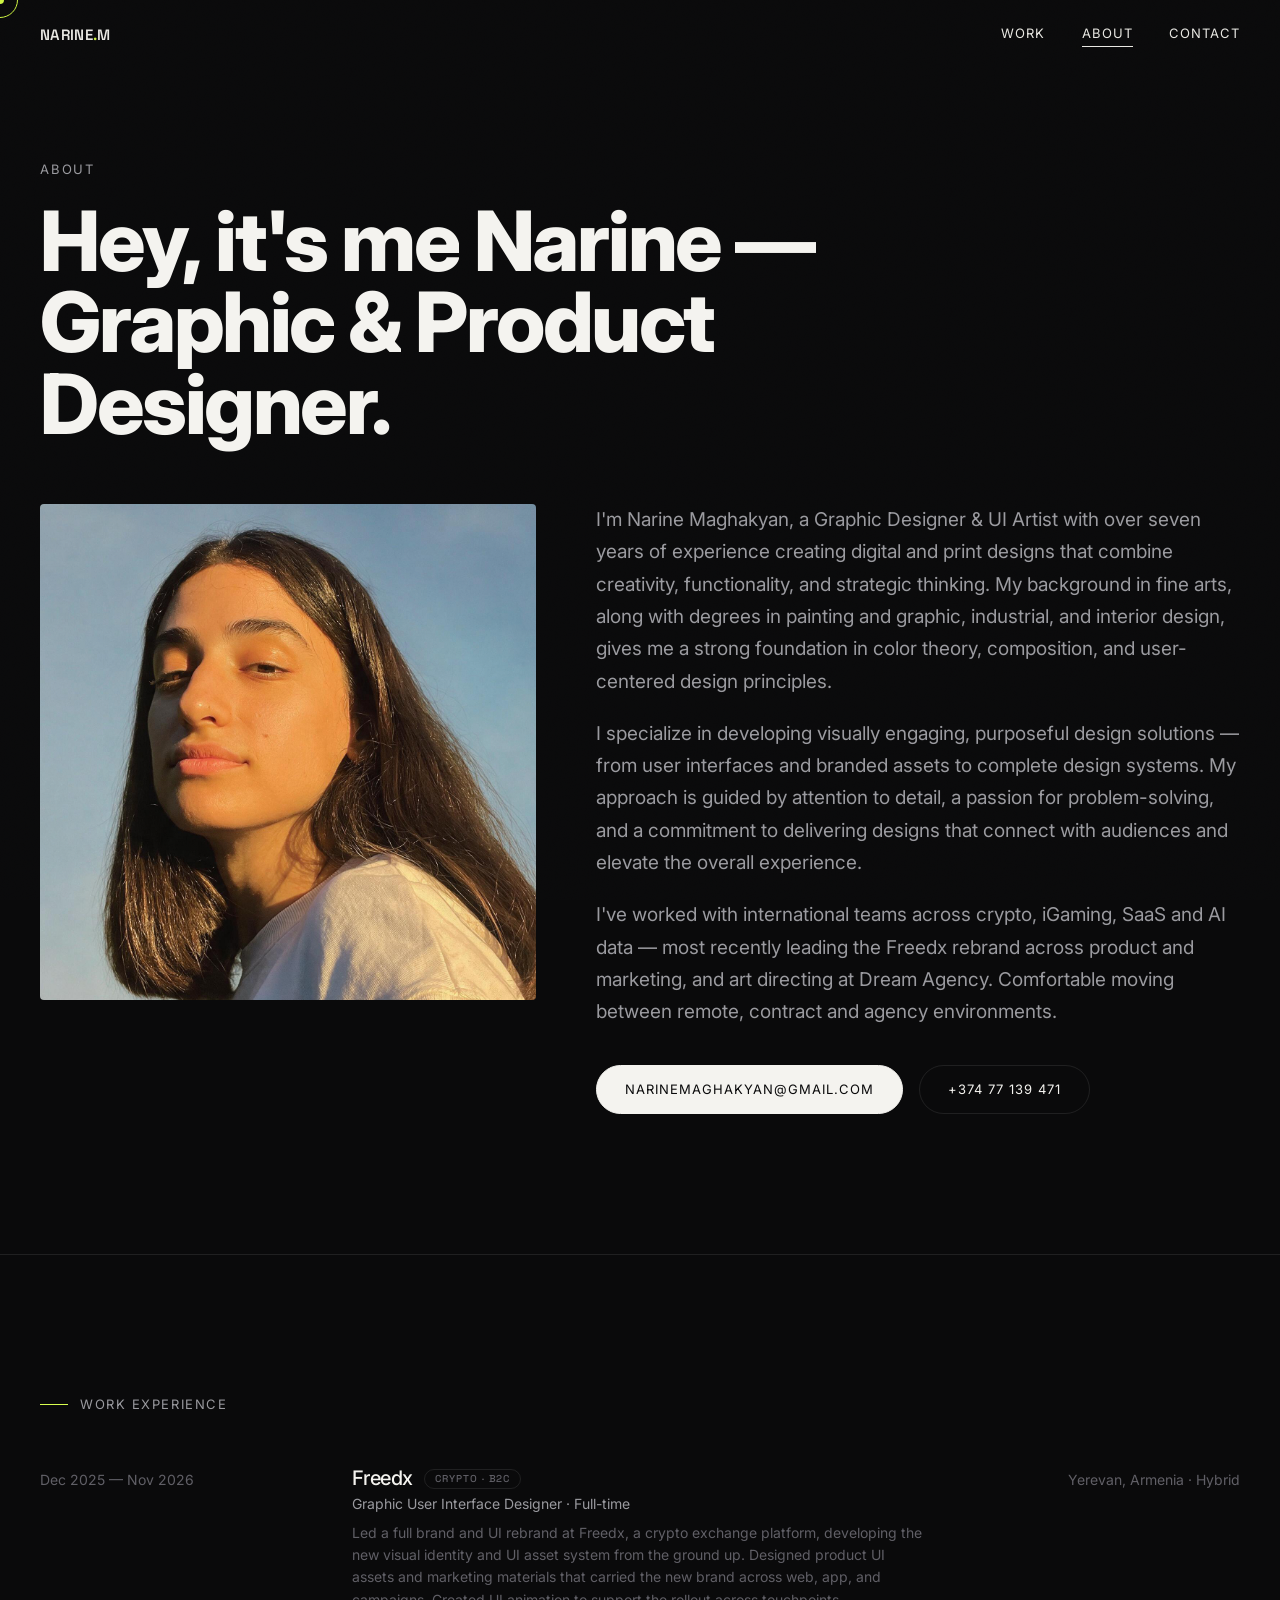
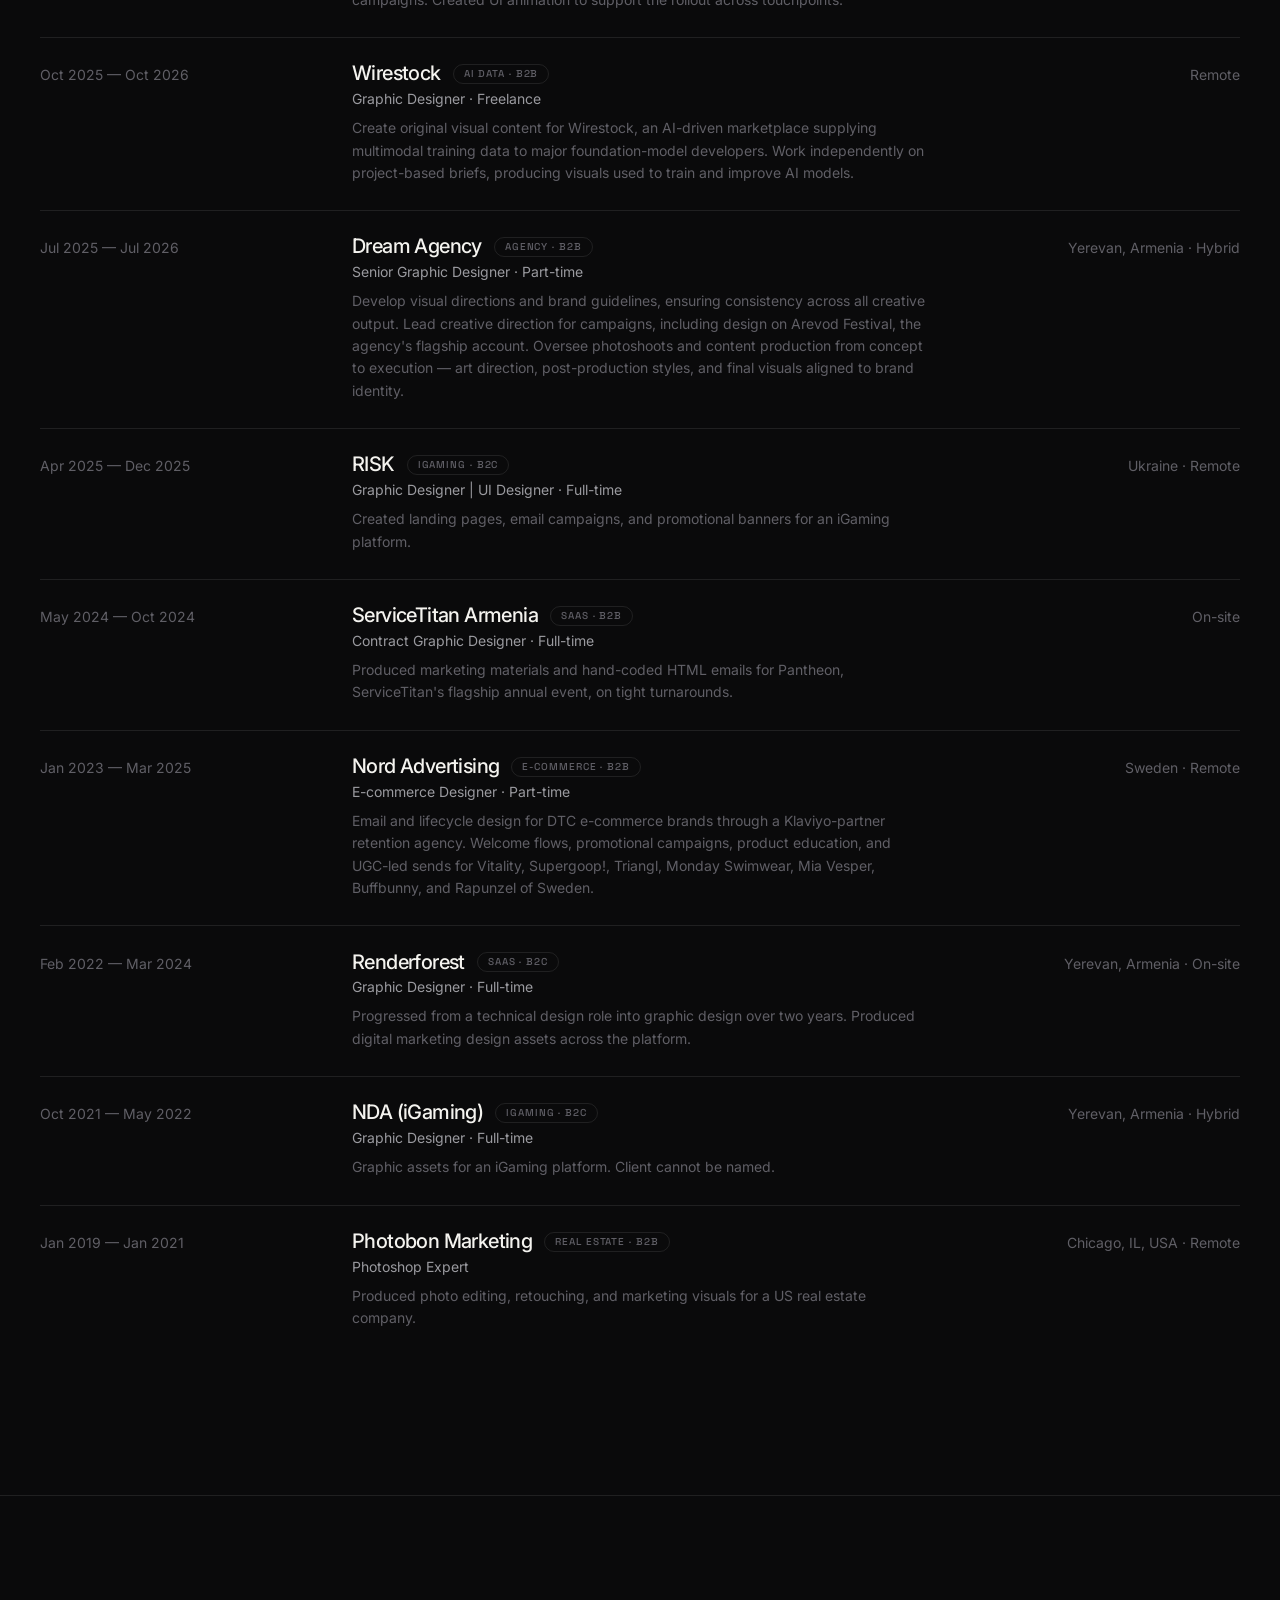
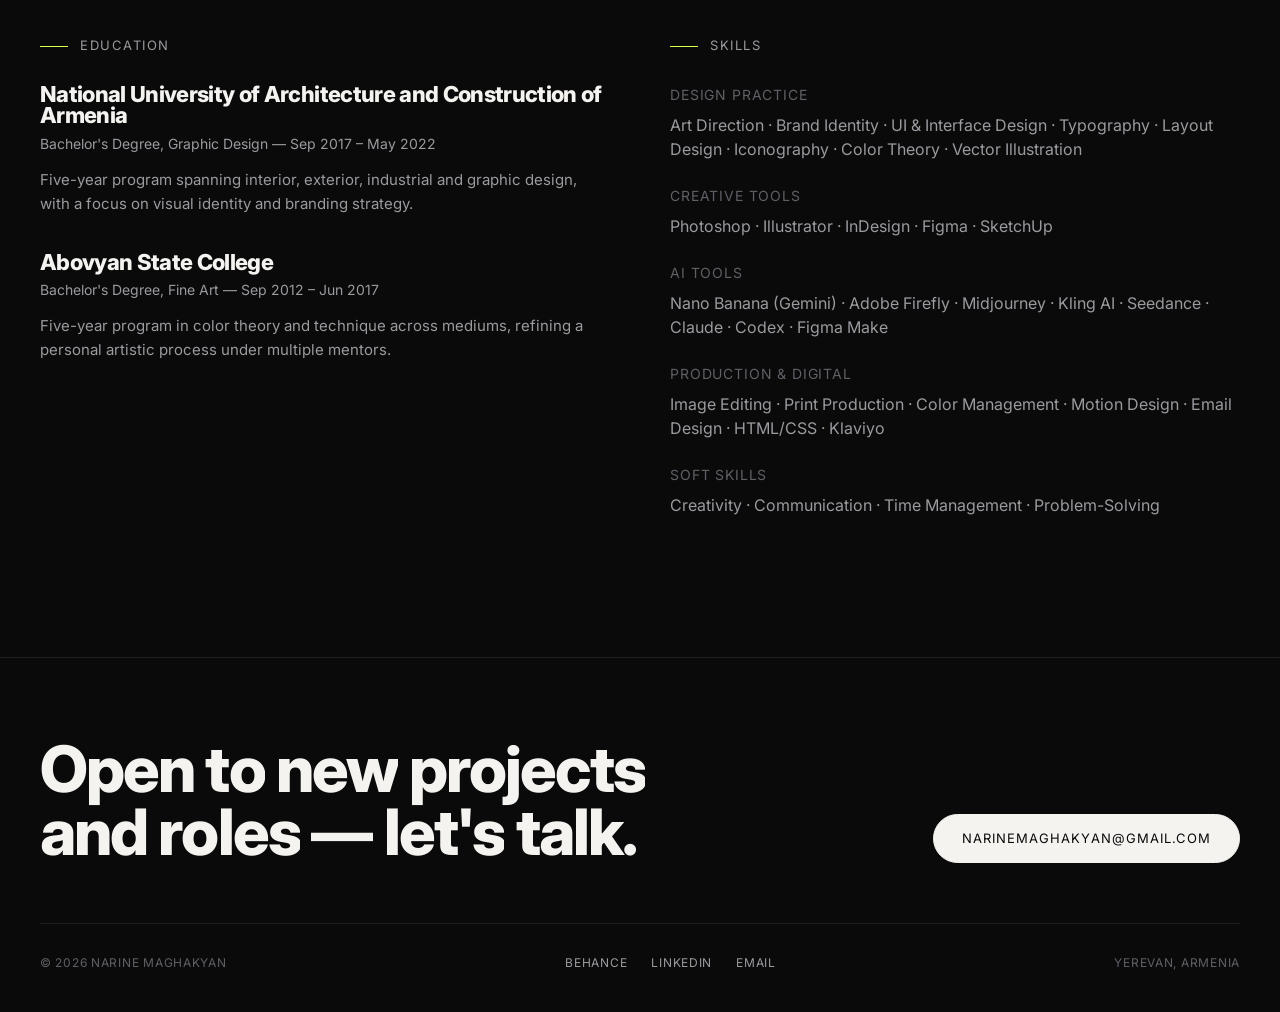
==== commit 275babb0: "About: rebuild experience from LinkedIn — remove Digilite, align titles, types, dates and locations" ====
--- a/about.html
+++ b/about.html
@@ -57,92 +57,83 @@
       <div class="cv-row">
         <span style="color:var(--text-faint); font-size:14px;">Dec 2025 — Nov 2026</span>
         <div>
-          <h3 style="font-size:20px; font-weight:500;">Freedx <span class="cv-tag">Crypto · B2C</span></h3>
-          <p style="color:var(--text-dim); font-size:14px; margin-top:4px;">Brand Designer / UI Artist · Full time</p>
-          <p style="color:var(--text-faint); font-size:14px; margin-top:8px; line-height:1.6;">Leading a full rebrand across product and marketing — visual identity, UI asset systems and motion. Design product UI assets and campaign materials that carry the new brand across web, app and paid channels.</p>
+          <h3 style="font-size:20px; font-weight:500;">Freedx <span class="cv-tag">CRYPTO · B2C</span></h3>
+          <p style="color:var(--text-dim); font-size:14px; margin-top:4px;">Graphic User Interface Designer · Full-time</p>
+          <p style="color:var(--text-faint); font-size:14px; margin-top:8px; line-height:1.6;">Led a full brand and UI rebrand at Freedx, a crypto exchange platform, developing the new visual identity and UI asset system from the ground up. Designed product UI assets and marketing materials that carried the new brand across web, app, and campaigns. Created UI animation to support the rollout across touchpoints.</p>
         </div>
-        <span style="color:var(--text-faint); font-size:14px; text-align:right;">Remote / Yerevan</span>
+        <span style="color:var(--text-faint); font-size:14px; text-align:right;">Yerevan, Armenia · Hybrid</span>
       </div>
       <div class="cv-row">
         <span style="color:var(--text-faint); font-size:14px;">Oct 2025 — Oct 2026</span>
         <div>
-          <h3 style="font-size:20px; font-weight:500;">Wirestock <span class="cv-tag">AI Data · B2B</span></h3>
-          <p style="color:var(--text-dim); font-size:14px; margin-top:4px;">Freelance Creator · Project-based</p>
-          <p style="color:var(--text-faint); font-size:14px; margin-top:8px; line-height:1.6;">Create original visual content licensed to train and improve AI models, for a marketplace supplying multimodal data to major foundation-model developers.</p>
+          <h3 style="font-size:20px; font-weight:500;">Wirestock <span class="cv-tag">AI DATA · B2B</span></h3>
+          <p style="color:var(--text-dim); font-size:14px; margin-top:4px;">Graphic Designer · Freelance</p>
+          <p style="color:var(--text-faint); font-size:14px; margin-top:8px; line-height:1.6;">Create original visual content for Wirestock, an AI-driven marketplace supplying multimodal training data to major foundation-model developers. Work independently on project-based briefs, producing visuals used to train and improve AI models.</p>
         </div>
-        <span style="color:var(--text-faint); font-size:14px; text-align:right;">USA / Yerevan</span>
+        <span style="color:var(--text-faint); font-size:14px; text-align:right;">Remote</span>
       </div>
       <div class="cv-row">
         <span style="color:var(--text-faint); font-size:14px;">Jul 2025 — Jul 2026</span>
         <div>
-          <h3 style="font-size:20px; font-weight:500;">Dream Agency <span class="cv-tag">Agency · B2B</span></h3>
-          <p style="color:var(--text-dim); font-size:14px; margin-top:4px;">Senior Graphic Designer → Art Director · Part time</p>
-          <p style="color:var(--text-faint); font-size:14px; margin-top:8px; line-height:1.6;">Promoted to Art Director after leading design on Festival Arevod, the agency's flagship account. Direct SMM design strategy and concept development, and shaped the festival website including its ticketing flow.</p>
+          <h3 style="font-size:20px; font-weight:500;">Dream Agency <span class="cv-tag">AGENCY · B2B</span></h3>
+          <p style="color:var(--text-dim); font-size:14px; margin-top:4px;">Senior Graphic Designer · Part-time</p>
+          <p style="color:var(--text-faint); font-size:14px; margin-top:8px; line-height:1.6;">Develop visual directions and brand guidelines, ensuring consistency across all creative output. Lead creative direction for campaigns, including design on Arevod Festival, the agency's flagship account. Oversee photoshoots and content production from concept to execution — art direction, post-production styles, and final visuals aligned to brand identity.</p>
         </div>
-        <span style="color:var(--text-faint); font-size:14px; text-align:right;">Yerevan, Armenia</span>
+        <span style="color:var(--text-faint); font-size:14px; text-align:right;">Yerevan, Armenia · Hybrid</span>
       </div>
       <div class="cv-row">
         <span style="color:var(--text-faint); font-size:14px;">Apr 2025 — Dec 2025</span>
         <div>
-          <h3 style="font-size:20px; font-weight:500;">Risk <span class="cv-tag">iGaming · B2C</span></h3>
-          <p style="color:var(--text-dim); font-size:14px; margin-top:4px;">UI &amp; Graphic Designer · Full time, remote</p>
-          <p style="color:var(--text-faint); font-size:14px; margin-top:8px; line-height:1.6;">Landing pages, email campaigns and promotional banners for an iGaming platform.</p>
+          <h3 style="font-size:20px; font-weight:500;">RISK <span class="cv-tag">IGAMING · B2C</span></h3>
+          <p style="color:var(--text-dim); font-size:14px; margin-top:4px;">Graphic Designer | UI Designer · Full-time</p>
+          <p style="color:var(--text-faint); font-size:14px; margin-top:8px; line-height:1.6;">Created landing pages, email campaigns, and promotional banners for an iGaming platform.</p>
         </div>
-        <span style="color:var(--text-faint); font-size:14px; text-align:right;">Ukraine / Yerevan</span>
-      </div>
-      <div class="cv-row">
-        <span style="color:var(--text-faint); font-size:14px;">Nov 2024 — Jul 2025</span>
-        <div>
-          <h3 style="font-size:20px; font-weight:500;">Digilite <span class="cv-tag">Canada · B2B</span></h3>
-          <p style="color:var(--text-dim); font-size:14px; margin-top:4px;">Freelance Graphic Designer</p>
-          <p style="color:var(--text-faint); font-size:14px; margin-top:8px; line-height:1.6;">Branding and marketing materials for a Canada-based agency.</p>
-        </div>
-        <span style="color:var(--text-faint); font-size:14px; text-align:right;">Canada / Yerevan</span>
+        <span style="color:var(--text-faint); font-size:14px; text-align:right;">Ukraine · Remote</span>
       </div>
       <div class="cv-row">
         <span style="color:var(--text-faint); font-size:14px;">May 2024 — Oct 2024</span>
         <div>
-          <h3 style="font-size:20px; font-weight:500;">ServiceTitan <span class="cv-tag">SaaS · B2B</span></h3>
-          <p style="color:var(--text-dim); font-size:14px; margin-top:4px;">Contract Graphic Designer</p>
-          <p style="color:var(--text-faint); font-size:14px; margin-top:8px; line-height:1.6;">Marketing materials and hand-coded HTML emails for Pantheon, the company's flagship annual event.</p>
+          <h3 style="font-size:20px; font-weight:500;">ServiceTitan Armenia <span class="cv-tag">SAAS · B2B</span></h3>
+          <p style="color:var(--text-dim); font-size:14px; margin-top:4px;">Contract Graphic Designer · Full-time</p>
+          <p style="color:var(--text-faint); font-size:14px; margin-top:8px; line-height:1.6;">Produced marketing materials and hand-coded HTML emails for Pantheon, ServiceTitan's flagship annual event, on tight turnarounds.</p>
         </div>
-        <span style="color:var(--text-faint); font-size:14px; text-align:right;">USA / Yerevan</span>
+        <span style="color:var(--text-faint); font-size:14px; text-align:right;">On-site</span>
       </div>
       <div class="cv-row">
         <span style="color:var(--text-faint); font-size:14px;">Jan 2023 — Mar 2025</span>
         <div>
-          <h3 style="font-size:20px; font-weight:500;">Nord Advertising <span class="cv-tag">E-commerce · B2B</span></h3>
-          <p style="color:var(--text-dim); font-size:14px; margin-top:4px;">Freelance Email &amp; E-commerce Designer · Remote</p>
-          <p style="color:var(--text-faint); font-size:14px; margin-top:8px; line-height:1.6;">Email and lifecycle design for DTC e-commerce brands through a Klaviyo-partner retention agency — welcome flows, promotional campaigns, product education and UGC-led sends for Vitality, Supergoop!, Triangl, Monday Swimwear, Mia Vesper, Buffbunny and Rapunzel of Sweden.</p>
+          <h3 style="font-size:20px; font-weight:500;">Nord Advertising <span class="cv-tag">E-COMMERCE · B2B</span></h3>
+          <p style="color:var(--text-dim); font-size:14px; margin-top:4px;">E-commerce Designer · Part-time</p>
+          <p style="color:var(--text-faint); font-size:14px; margin-top:8px; line-height:1.6;">Email and lifecycle design for DTC e-commerce brands through a Klaviyo-partner retention agency. Welcome flows, promotional campaigns, product education, and UGC-led sends for Vitality, Supergoop!, Triangl, Monday Swimwear, Mia Vesper, Buffbunny, and Rapunzel of Sweden.</p>
         </div>
-        <span style="color:var(--text-faint); font-size:14px; text-align:right;">Sweden / Yerevan</span>
+        <span style="color:var(--text-faint); font-size:14px; text-align:right;">Sweden · Remote</span>
       </div>
       <div class="cv-row">
         <span style="color:var(--text-faint); font-size:14px;">Feb 2022 — Mar 2024</span>
         <div>
-          <h3 style="font-size:20px; font-weight:500;">Renderforest <span class="cv-tag">SaaS · B2C</span></h3>
-          <p style="color:var(--text-dim); font-size:14px; margin-top:4px;">Graphic Designer, started as Technical Designer</p>
-          <p style="color:var(--text-faint); font-size:14px; margin-top:8px; line-height:1.6;">Digital marketing assets across the platform.</p>
+          <h3 style="font-size:20px; font-weight:500;">Renderforest <span class="cv-tag">SAAS · B2C</span></h3>
+          <p style="color:var(--text-dim); font-size:14px; margin-top:4px;">Graphic Designer · Full-time</p>
+          <p style="color:var(--text-faint); font-size:14px; margin-top:8px; line-height:1.6;">Progressed from a technical design role into graphic design over two years. Produced digital marketing design assets across the platform.</p>
         </div>
-        <span style="color:var(--text-faint); font-size:14px; text-align:right;">Yerevan, Armenia</span>
+        <span style="color:var(--text-faint); font-size:14px; text-align:right;">Yerevan, Armenia · On-site</span>
       </div>
       <div class="cv-row">
         <span style="color:var(--text-faint); font-size:14px;">Oct 2021 — May 2022</span>
         <div>
-          <h3 style="font-size:20px; font-weight:500;">NDA <span class="cv-tag">iGaming · B2C</span></h3>
-          <p style="color:var(--text-dim); font-size:14px; margin-top:4px;">Graphic Designer</p>
+          <h3 style="font-size:20px; font-weight:500;">NDA (iGaming) <span class="cv-tag">IGAMING · B2C</span></h3>
+          <p style="color:var(--text-dim); font-size:14px; margin-top:4px;">Graphic Designer · Full-time</p>
           <p style="color:var(--text-faint); font-size:14px; margin-top:8px; line-height:1.6;">Graphic assets for an iGaming platform. Client cannot be named.</p>
         </div>
-        <span style="color:var(--text-faint); font-size:14px; text-align:right;">Yerevan, Armenia</span>
+        <span style="color:var(--text-faint); font-size:14px; text-align:right;">Yerevan, Armenia · Hybrid</span>
       </div>
       <div class="cv-row cv-row-last">
         <span style="color:var(--text-faint); font-size:14px;">Jan 2019 — Jan 2021</span>
         <div>
-          <h3 style="font-size:20px; font-weight:500;">Photobon Marketing <span class="cv-tag">Real Estate · B2B</span></h3>
+          <h3 style="font-size:20px; font-weight:500;">Photobon Marketing <span class="cv-tag">REAL ESTATE · B2B</span></h3>
           <p style="color:var(--text-dim); font-size:14px; margin-top:4px;">Photoshop Expert</p>
-          <p style="color:var(--text-faint); font-size:14px; margin-top:8px; line-height:1.6;">Photo editing, retouching and marketing visuals for a US real estate company.</p>
+          <p style="color:var(--text-faint); font-size:14px; margin-top:8px; line-height:1.6;">Produced photo editing, retouching, and marketing visuals for a US real estate company.</p>
         </div>
-        <span style="color:var(--text-faint); font-size:14px; text-align:right;">Chicago, IL / Yerevan</span>
+        <span style="color:var(--text-faint); font-size:14px; text-align:right;">Chicago, IL, USA · Remote</span>
       </div>
 
     </div>
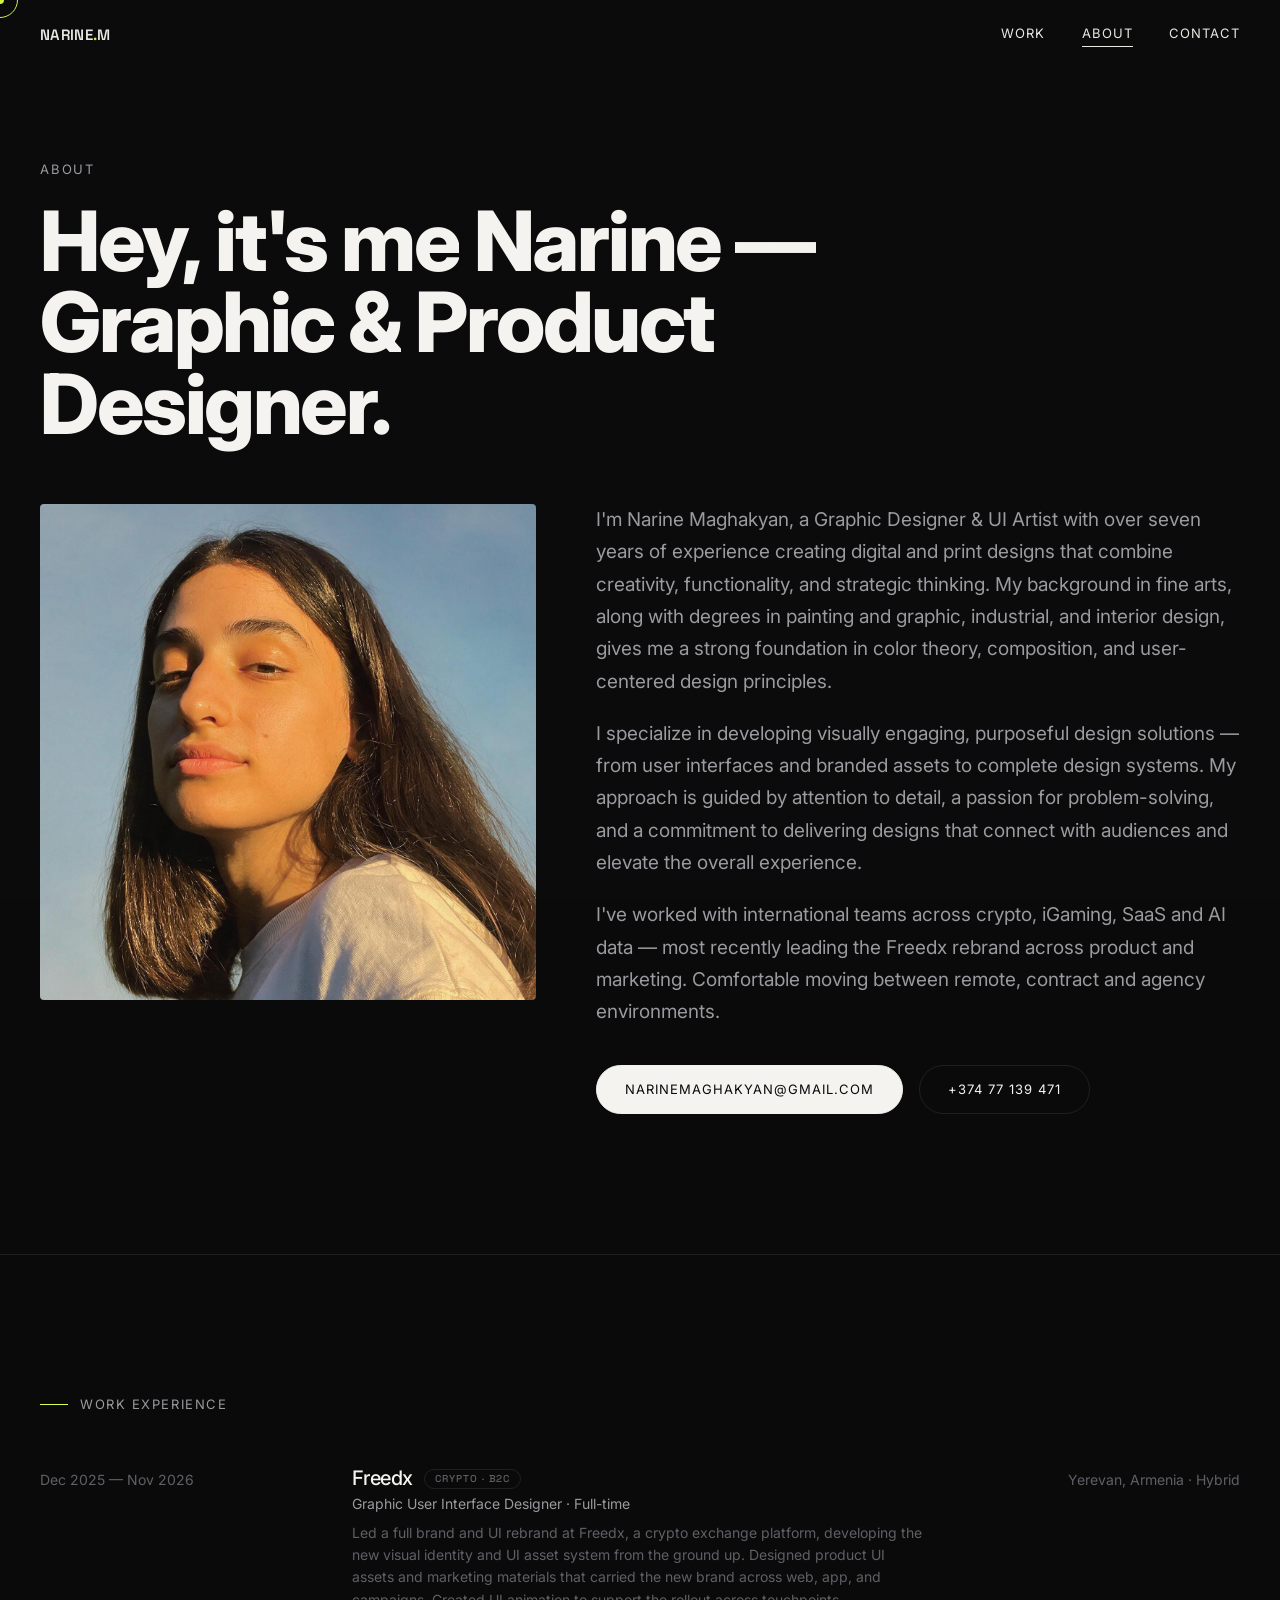
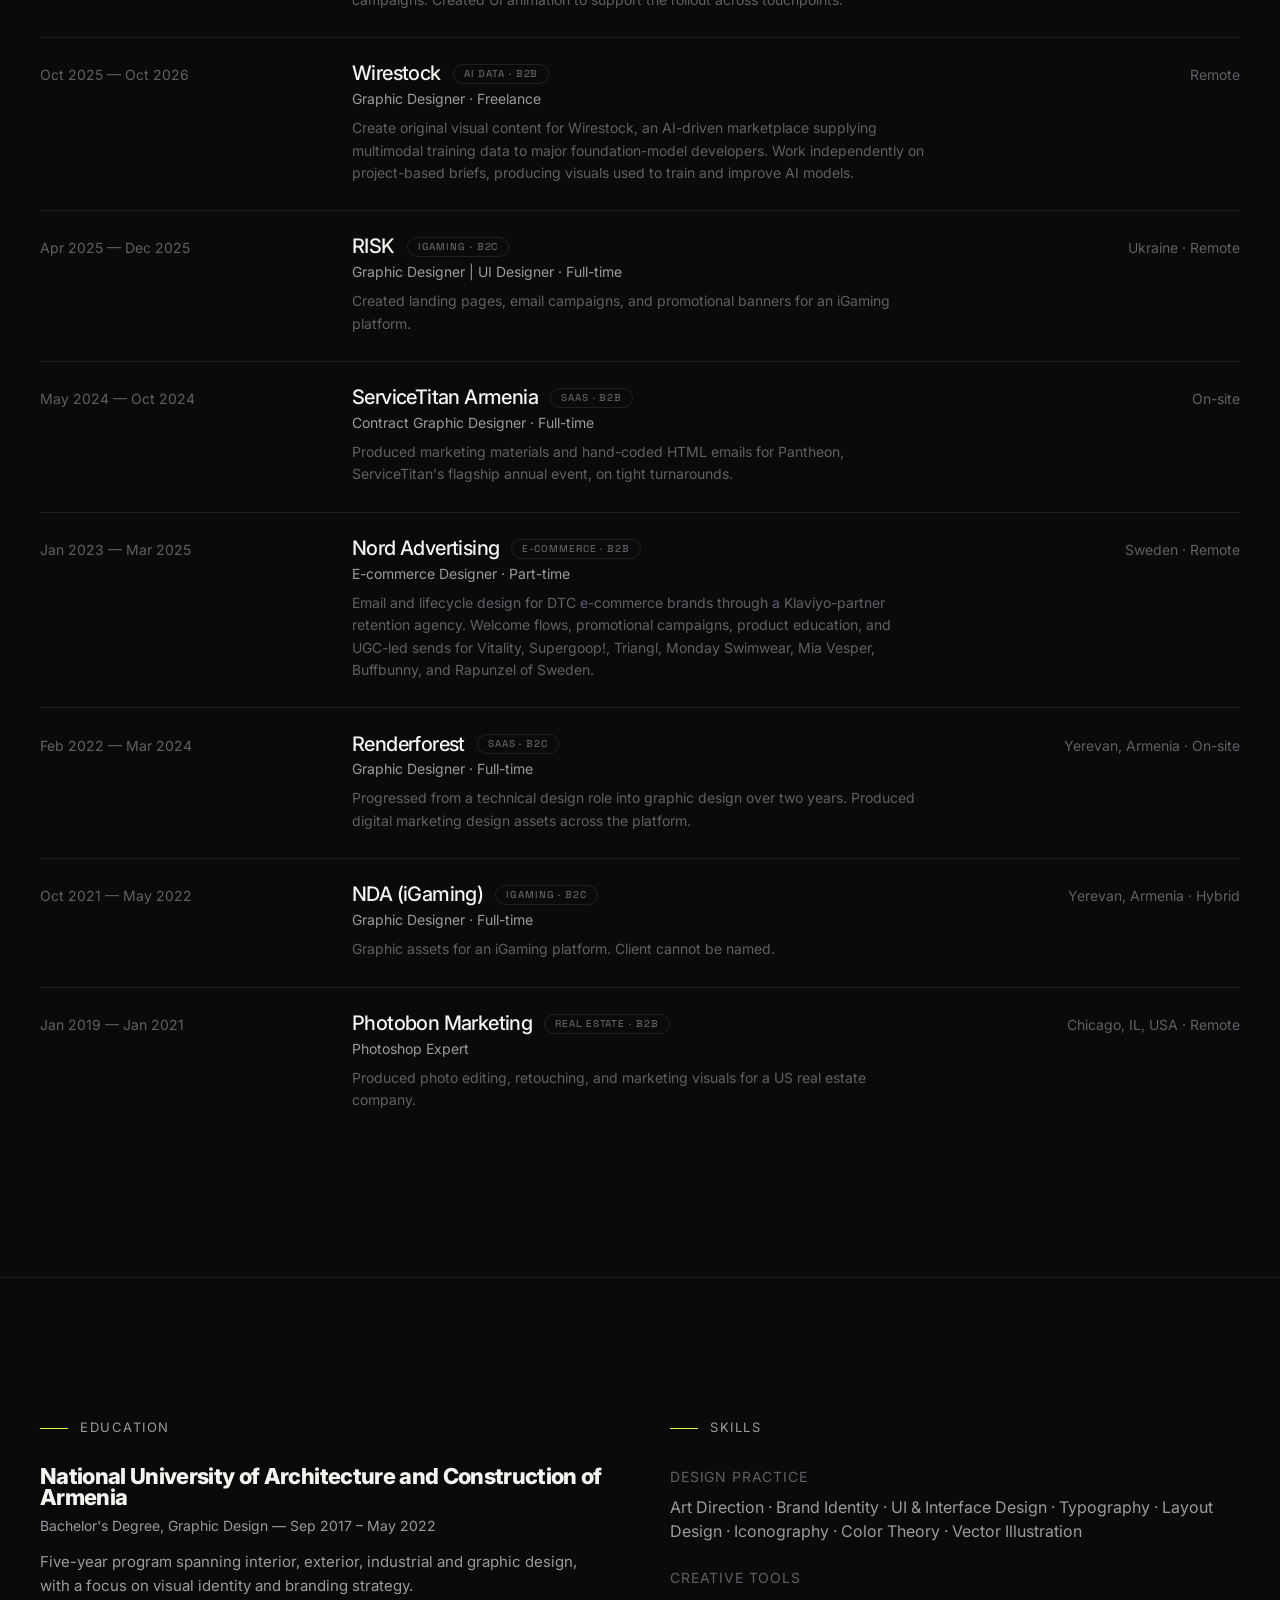
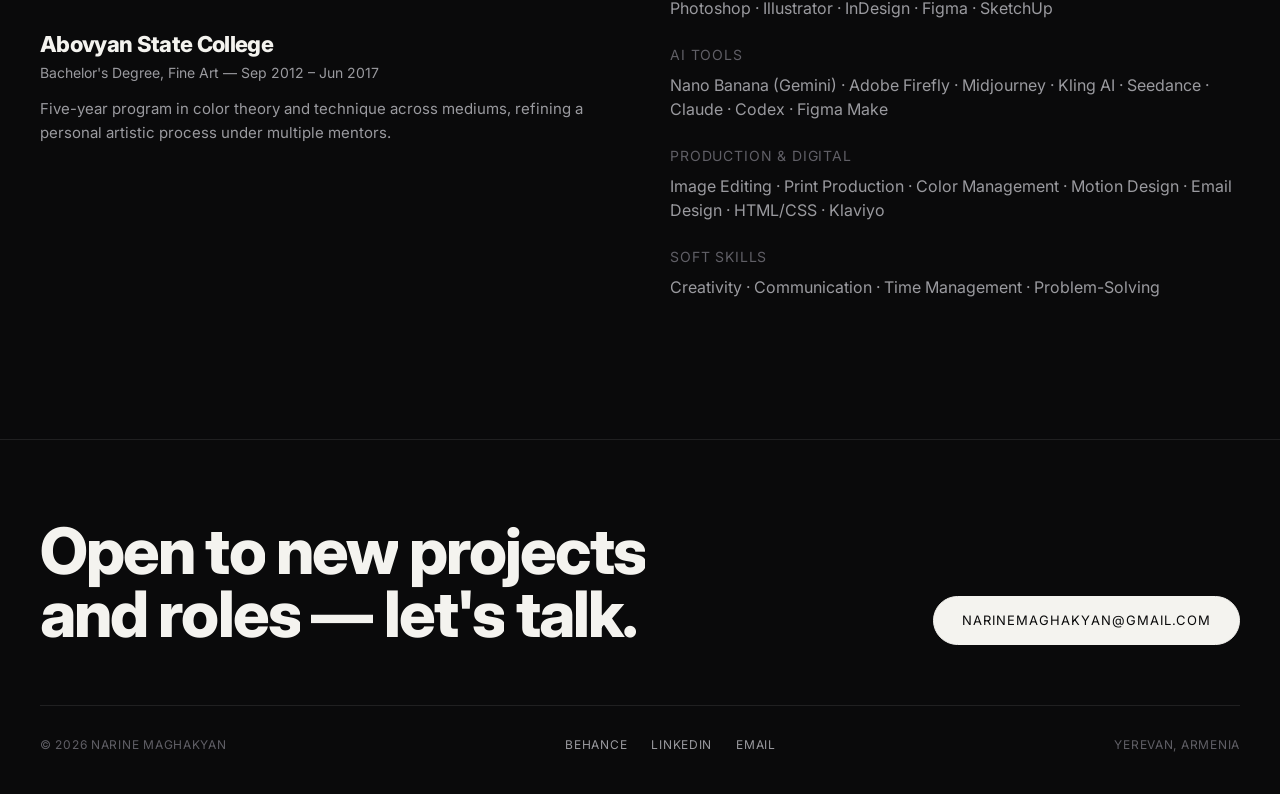
==== commit 4964bb96: "About: remove Dream Agency entirely (experience row and bio mention)" ====
--- a/about.html
+++ b/about.html
@@ -38,7 +38,7 @@
         I specialize in developing visually engaging, purposeful design solutions — from user interfaces and branded assets to complete design systems. My approach is guided by attention to detail, a passion for problem-solving, and a commitment to delivering designs that connect with audiences and elevate the overall experience.
       </p>
       <p style="font-size:19px; color:var(--text-dim); line-height:1.7; margin-top:20px;">
-        I've worked with international teams across crypto, iGaming, SaaS and AI data — most recently leading the Freedx rebrand across product and marketing, and art directing at Dream Agency. Comfortable moving between remote, contract and agency environments.
+        I've worked with international teams across crypto, iGaming, SaaS and AI data — most recently leading the Freedx rebrand across product and marketing. Comfortable moving between remote, contract and agency environments.
       </p>
       <div style="margin-top:36px; display:flex; gap:16px; flex-wrap:wrap;">
         <a href="mailto:narinemaghakyan@gmail.com" class="btn btn-solid cursor-hover">narinemaghakyan@gmail.com</a>
@@ -71,15 +71,6 @@
           <p style="color:var(--text-faint); font-size:14px; margin-top:8px; line-height:1.6;">Create original visual content for Wirestock, an AI-driven marketplace supplying multimodal training data to major foundation-model developers. Work independently on project-based briefs, producing visuals used to train and improve AI models.</p>
         </div>
         <span style="color:var(--text-faint); font-size:14px; text-align:right;">Remote</span>
-      </div>
-      <div class="cv-row">
-        <span style="color:var(--text-faint); font-size:14px;">Jul 2025 — Jul 2026</span>
-        <div>
-          <h3 style="font-size:20px; font-weight:500;">Dream Agency <span class="cv-tag">AGENCY · B2B</span></h3>
-          <p style="color:var(--text-dim); font-size:14px; margin-top:4px;">Senior Graphic Designer · Part-time</p>
-          <p style="color:var(--text-faint); font-size:14px; margin-top:8px; line-height:1.6;">Develop visual directions and brand guidelines, ensuring consistency across all creative output. Lead creative direction for campaigns, including design on Arevod Festival, the agency's flagship account. Oversee photoshoots and content production from concept to execution — art direction, post-production styles, and final visuals aligned to brand identity.</p>
-        </div>
-        <span style="color:var(--text-faint); font-size:14px; text-align:right;">Yerevan, Armenia · Hybrid</span>
       </div>
       <div class="cv-row">
         <span style="color:var(--text-faint); font-size:14px;">Apr 2025 — Dec 2025</span>
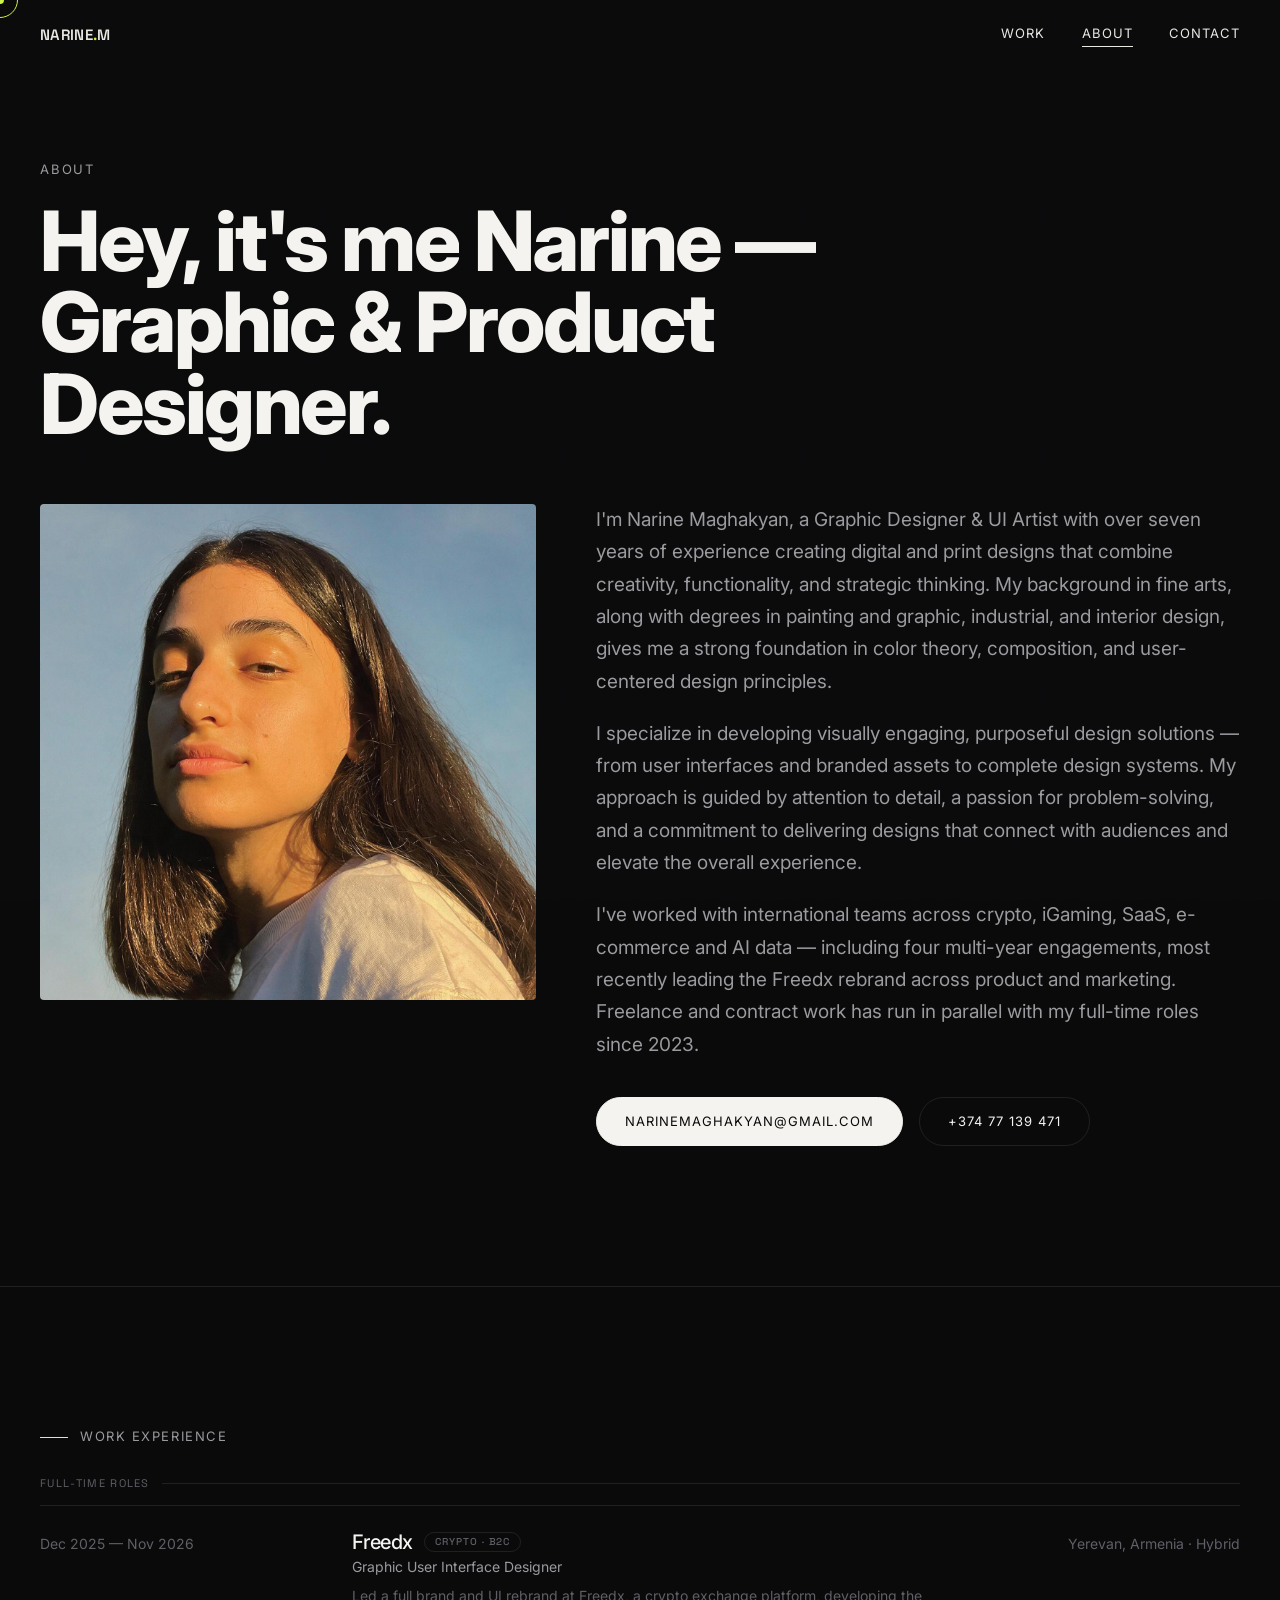
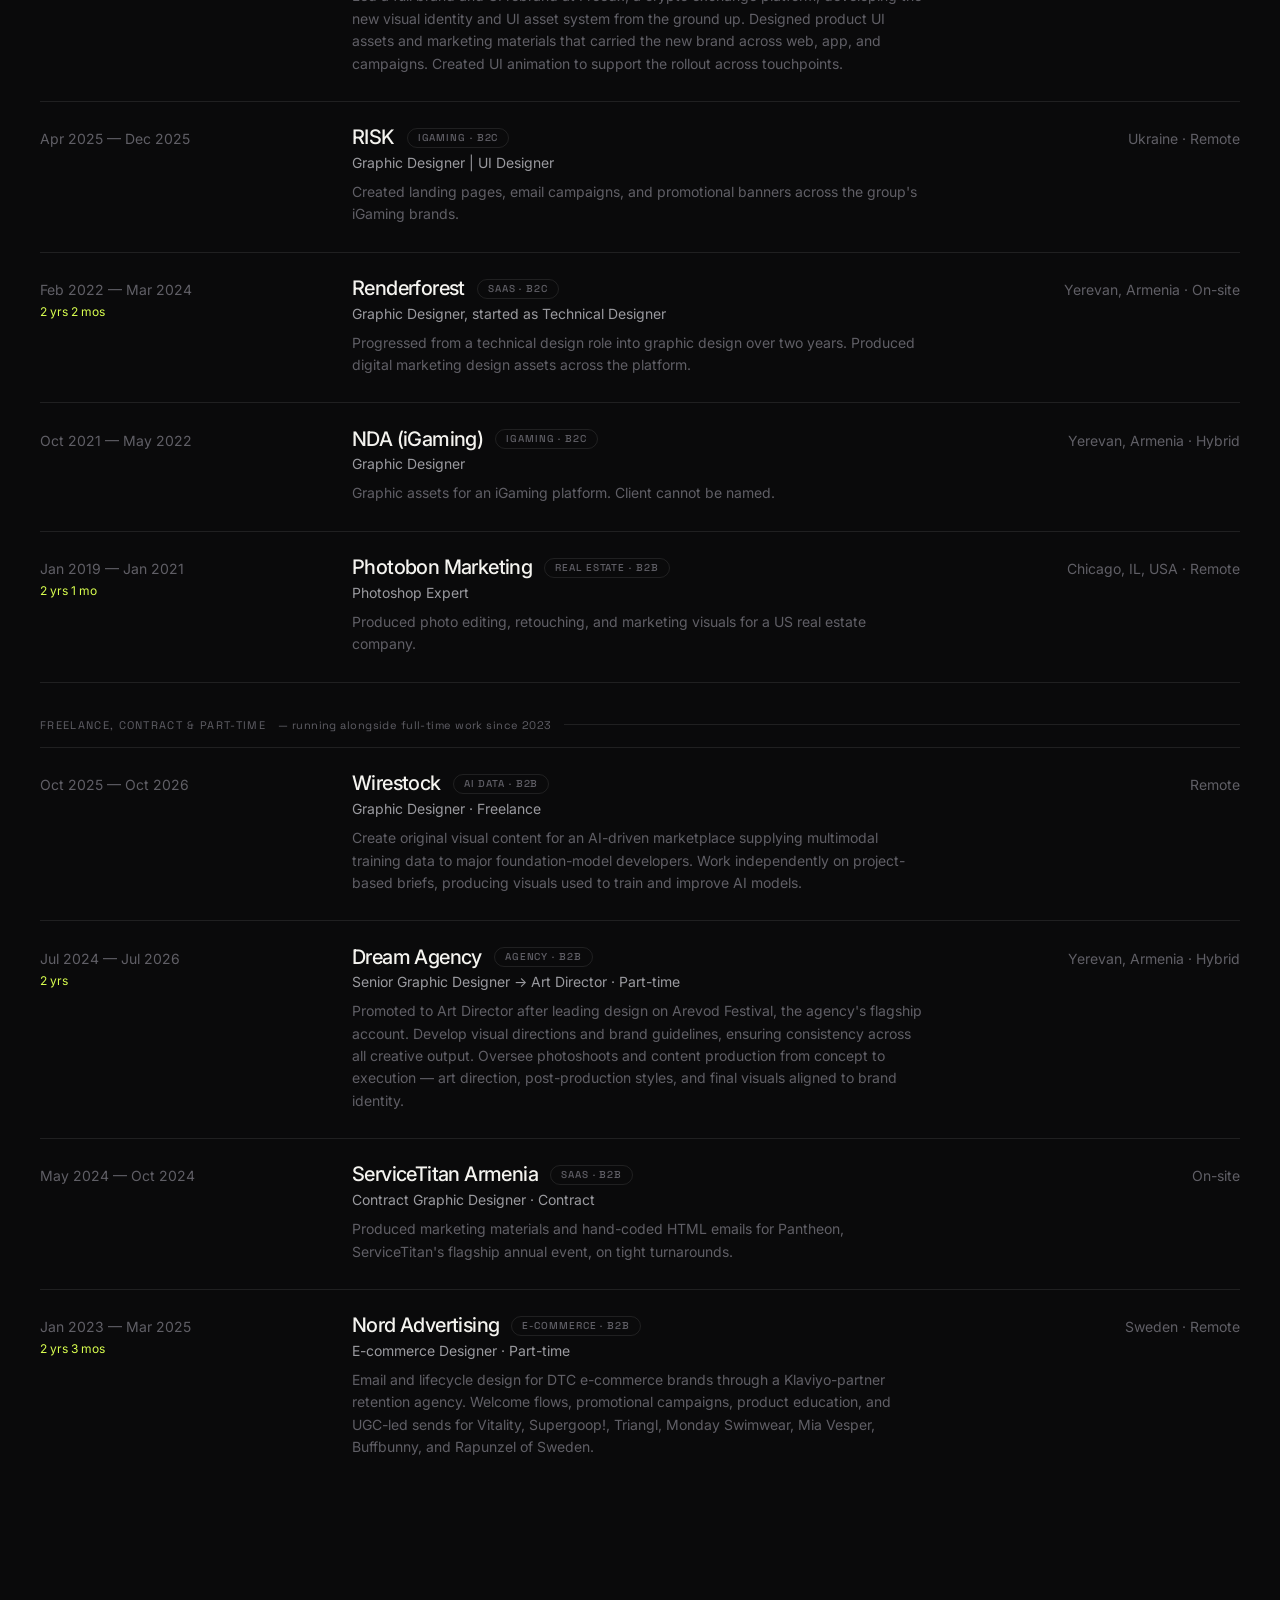
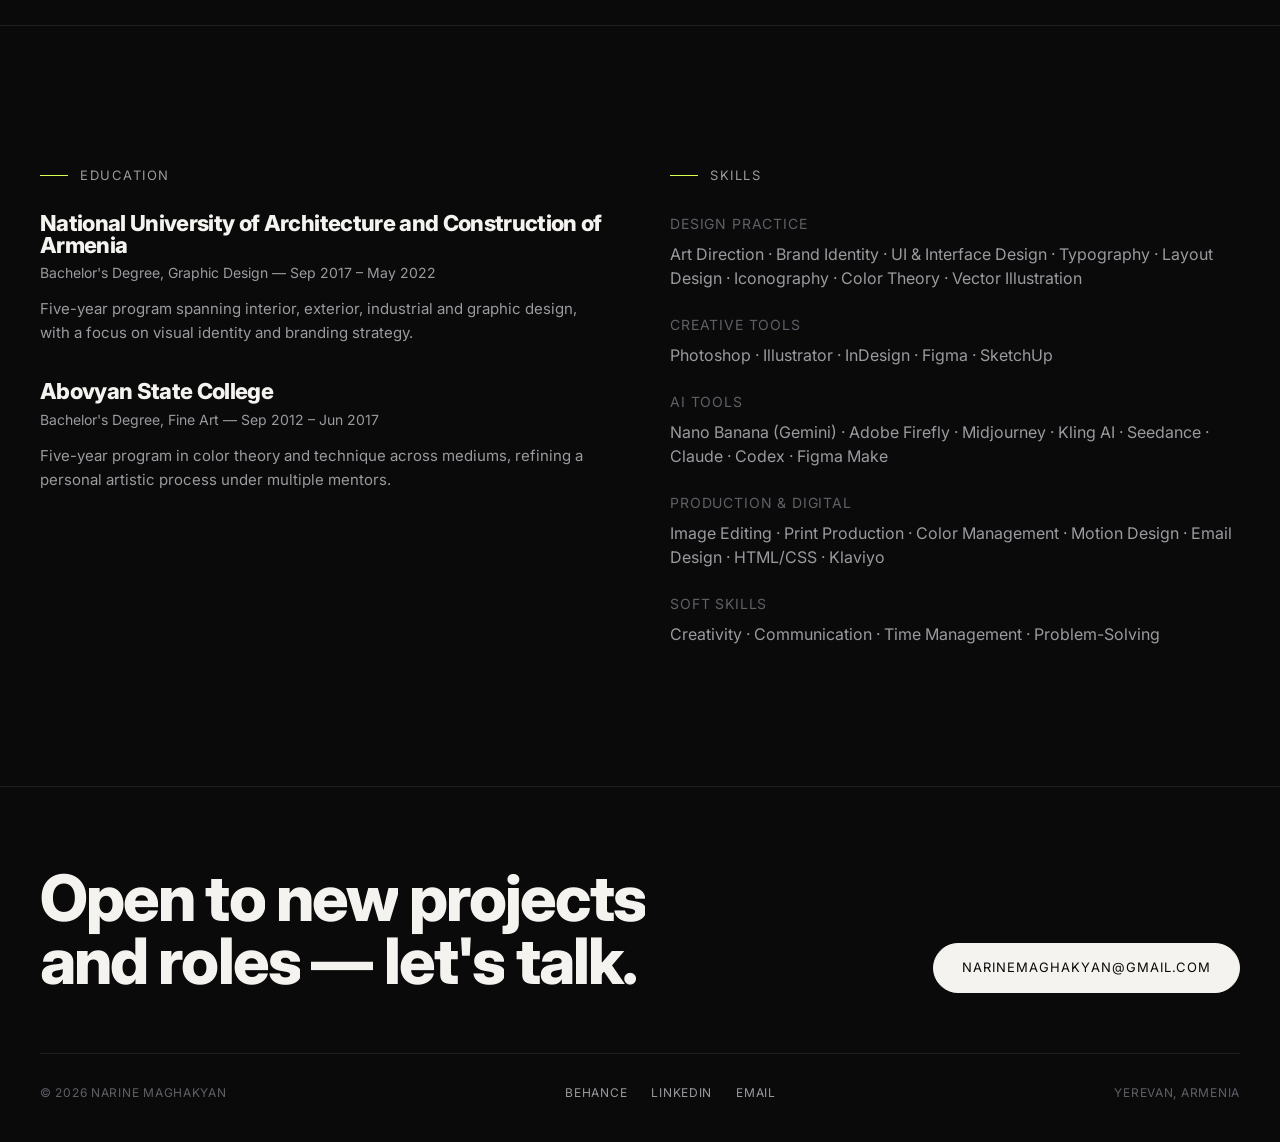
==== commit d6924d7b: "About: group experience into full-time roles and a continuous freelance practice; restore Dream Agen" ====
--- a/about.html
+++ b/about.html
@@ -38,7 +38,7 @@
         I specialize in developing visually engaging, purposeful design solutions — from user interfaces and branded assets to complete design systems. My approach is guided by attention to detail, a passion for problem-solving, and a commitment to delivering designs that connect with audiences and elevate the overall experience.
       </p>
       <p style="font-size:19px; color:var(--text-dim); line-height:1.7; margin-top:20px;">
-        I've worked with international teams across crypto, iGaming, SaaS and AI data — most recently leading the Freedx rebrand across product and marketing. Comfortable moving between remote, contract and agency environments.
+        I've worked with international teams across crypto, iGaming, SaaS, e-commerce and AI data — including four multi-year engagements, most recently leading the Freedx rebrand across product and marketing. Freelance and contract work has run in parallel with my full-time roles since 2023.
       </p>
       <div style="margin-top:36px; display:flex; gap:16px; flex-wrap:wrap;">
         <a href="mailto:narinemaghakyan@gmail.com" class="btn btn-solid cursor-hover">narinemaghakyan@gmail.com</a>
@@ -54,77 +54,91 @@
     <div class="section-label reveal">Work Experience</div>
     <div class="reveal-stagger" style="display:flex; flex-direction:column;">
 
+      <div class="cv-subhead" style="margin-top:0;">Full-time roles</div>
+
       <div class="cv-row">
         <span style="color:var(--text-faint); font-size:14px;">Dec 2025 — Nov 2026</span>
         <div>
           <h3 style="font-size:20px; font-weight:500;">Freedx <span class="cv-tag">CRYPTO · B2C</span></h3>
-          <p style="color:var(--text-dim); font-size:14px; margin-top:4px;">Graphic User Interface Designer · Full-time</p>
+          <p style="color:var(--text-dim); font-size:14px; margin-top:4px;">Graphic User Interface Designer</p>
           <p style="color:var(--text-faint); font-size:14px; margin-top:8px; line-height:1.6;">Led a full brand and UI rebrand at Freedx, a crypto exchange platform, developing the new visual identity and UI asset system from the ground up. Designed product UI assets and marketing materials that carried the new brand across web, app, and campaigns. Created UI animation to support the rollout across touchpoints.</p>
         </div>
         <span style="color:var(--text-faint); font-size:14px; text-align:right;">Yerevan, Armenia · Hybrid</span>
       </div>
+      <div class="cv-row">
+        <span style="color:var(--text-faint); font-size:14px;">Apr 2025 — Dec 2025</span>
+        <div>
+          <h3 style="font-size:20px; font-weight:500;">RISK <span class="cv-tag">IGAMING · B2C</span></h3>
+          <p style="color:var(--text-dim); font-size:14px; margin-top:4px;">Graphic Designer | UI Designer</p>
+          <p style="color:var(--text-faint); font-size:14px; margin-top:8px; line-height:1.6;">Created landing pages, email campaigns, and promotional banners across the group's iGaming brands.</p>
+        </div>
+        <span style="color:var(--text-faint); font-size:14px; text-align:right;">Ukraine · Remote</span>
+      </div>
+      <div class="cv-row">
+        <span style="color:var(--text-faint); font-size:14px;">Feb 2022 — Mar 2024<br><span style="color:var(--accent); font-size:12px;">2 yrs 2 mos</span></span>
+        <div>
+          <h3 style="font-size:20px; font-weight:500;">Renderforest <span class="cv-tag">SAAS · B2C</span></h3>
+          <p style="color:var(--text-dim); font-size:14px; margin-top:4px;">Graphic Designer, started as Technical Designer</p>
+          <p style="color:var(--text-faint); font-size:14px; margin-top:8px; line-height:1.6;">Progressed from a technical design role into graphic design over two years. Produced digital marketing design assets across the platform.</p>
+        </div>
+        <span style="color:var(--text-faint); font-size:14px; text-align:right;">Yerevan, Armenia · On-site</span>
+      </div>
+      <div class="cv-row">
+        <span style="color:var(--text-faint); font-size:14px;">Oct 2021 — May 2022</span>
+        <div>
+          <h3 style="font-size:20px; font-weight:500;">NDA (iGaming) <span class="cv-tag">IGAMING · B2C</span></h3>
+          <p style="color:var(--text-dim); font-size:14px; margin-top:4px;">Graphic Designer</p>
+          <p style="color:var(--text-faint); font-size:14px; margin-top:8px; line-height:1.6;">Graphic assets for an iGaming platform. Client cannot be named.</p>
+        </div>
+        <span style="color:var(--text-faint); font-size:14px; text-align:right;">Yerevan, Armenia · Hybrid</span>
+      </div>
+      <div class="cv-row">
+        <span style="color:var(--text-faint); font-size:14px;">Jan 2019 — Jan 2021<br><span style="color:var(--accent); font-size:12px;">2 yrs 1 mo</span></span>
+        <div>
+          <h3 style="font-size:20px; font-weight:500;">Photobon Marketing <span class="cv-tag">REAL ESTATE · B2B</span></h3>
+          <p style="color:var(--text-dim); font-size:14px; margin-top:4px;">Photoshop Expert</p>
+          <p style="color:var(--text-faint); font-size:14px; margin-top:8px; line-height:1.6;">Produced photo editing, retouching, and marketing visuals for a US real estate company.</p>
+        </div>
+        <span style="color:var(--text-faint); font-size:14px; text-align:right;">Chicago, IL, USA · Remote</span>
+      </div>
+
+      <div class="cv-subhead">Freelance, contract &amp; part-time <span style="color:var(--text-faint); letter-spacing:.04em; text-transform:none;">— running alongside full-time work since 2023</span></div>
+
       <div class="cv-row">
         <span style="color:var(--text-faint); font-size:14px;">Oct 2025 — Oct 2026</span>
         <div>
           <h3 style="font-size:20px; font-weight:500;">Wirestock <span class="cv-tag">AI DATA · B2B</span></h3>
           <p style="color:var(--text-dim); font-size:14px; margin-top:4px;">Graphic Designer · Freelance</p>
-          <p style="color:var(--text-faint); font-size:14px; margin-top:8px; line-height:1.6;">Create original visual content for Wirestock, an AI-driven marketplace supplying multimodal training data to major foundation-model developers. Work independently on project-based briefs, producing visuals used to train and improve AI models.</p>
+          <p style="color:var(--text-faint); font-size:14px; margin-top:8px; line-height:1.6;">Create original visual content for an AI-driven marketplace supplying multimodal training data to major foundation-model developers. Work independently on project-based briefs, producing visuals used to train and improve AI models.</p>
         </div>
         <span style="color:var(--text-faint); font-size:14px; text-align:right;">Remote</span>
       </div>
       <div class="cv-row">
-        <span style="color:var(--text-faint); font-size:14px;">Apr 2025 — Dec 2025</span>
-        <div>
-          <h3 style="font-size:20px; font-weight:500;">RISK <span class="cv-tag">IGAMING · B2C</span></h3>
-          <p style="color:var(--text-dim); font-size:14px; margin-top:4px;">Graphic Designer | UI Designer · Full-time</p>
-          <p style="color:var(--text-faint); font-size:14px; margin-top:8px; line-height:1.6;">Created landing pages, email campaigns, and promotional banners for an iGaming platform.</p>
-        </div>
-        <span style="color:var(--text-faint); font-size:14px; text-align:right;">Ukraine · Remote</span>
+        <span style="color:var(--text-faint); font-size:14px;">Jul 2024 — Jul 2026<br><span style="color:var(--accent); font-size:12px;">2 yrs</span></span>
+        <div>
+          <h3 style="font-size:20px; font-weight:500;">Dream Agency <span class="cv-tag">AGENCY · B2B</span></h3>
+          <p style="color:var(--text-dim); font-size:14px; margin-top:4px;">Senior Graphic Designer → Art Director · Part-time</p>
+          <p style="color:var(--text-faint); font-size:14px; margin-top:8px; line-height:1.6;">Promoted to Art Director after leading design on Arevod Festival, the agency's flagship account. Develop visual directions and brand guidelines, ensuring consistency across all creative output. Oversee photoshoots and content production from concept to execution — art direction, post-production styles, and final visuals aligned to brand identity.</p>
+        </div>
+        <span style="color:var(--text-faint); font-size:14px; text-align:right;">Yerevan, Armenia · Hybrid</span>
       </div>
       <div class="cv-row">
         <span style="color:var(--text-faint); font-size:14px;">May 2024 — Oct 2024</span>
         <div>
           <h3 style="font-size:20px; font-weight:500;">ServiceTitan Armenia <span class="cv-tag">SAAS · B2B</span></h3>
-          <p style="color:var(--text-dim); font-size:14px; margin-top:4px;">Contract Graphic Designer · Full-time</p>
+          <p style="color:var(--text-dim); font-size:14px; margin-top:4px;">Contract Graphic Designer · Contract</p>
           <p style="color:var(--text-faint); font-size:14px; margin-top:8px; line-height:1.6;">Produced marketing materials and hand-coded HTML emails for Pantheon, ServiceTitan's flagship annual event, on tight turnarounds.</p>
         </div>
         <span style="color:var(--text-faint); font-size:14px; text-align:right;">On-site</span>
       </div>
-      <div class="cv-row">
-        <span style="color:var(--text-faint); font-size:14px;">Jan 2023 — Mar 2025</span>
+      <div class="cv-row cv-row-last">
+        <span style="color:var(--text-faint); font-size:14px;">Jan 2023 — Mar 2025<br><span style="color:var(--accent); font-size:12px;">2 yrs 3 mos</span></span>
         <div>
           <h3 style="font-size:20px; font-weight:500;">Nord Advertising <span class="cv-tag">E-COMMERCE · B2B</span></h3>
           <p style="color:var(--text-dim); font-size:14px; margin-top:4px;">E-commerce Designer · Part-time</p>
           <p style="color:var(--text-faint); font-size:14px; margin-top:8px; line-height:1.6;">Email and lifecycle design for DTC e-commerce brands through a Klaviyo-partner retention agency. Welcome flows, promotional campaigns, product education, and UGC-led sends for Vitality, Supergoop!, Triangl, Monday Swimwear, Mia Vesper, Buffbunny, and Rapunzel of Sweden.</p>
         </div>
         <span style="color:var(--text-faint); font-size:14px; text-align:right;">Sweden · Remote</span>
-      </div>
-      <div class="cv-row">
-        <span style="color:var(--text-faint); font-size:14px;">Feb 2022 — Mar 2024</span>
-        <div>
-          <h3 style="font-size:20px; font-weight:500;">Renderforest <span class="cv-tag">SAAS · B2C</span></h3>
-          <p style="color:var(--text-dim); font-size:14px; margin-top:4px;">Graphic Designer · Full-time</p>
-          <p style="color:var(--text-faint); font-size:14px; margin-top:8px; line-height:1.6;">Progressed from a technical design role into graphic design over two years. Produced digital marketing design assets across the platform.</p>
-        </div>
-        <span style="color:var(--text-faint); font-size:14px; text-align:right;">Yerevan, Armenia · On-site</span>
-      </div>
-      <div class="cv-row">
-        <span style="color:var(--text-faint); font-size:14px;">Oct 2021 — May 2022</span>
-        <div>
-          <h3 style="font-size:20px; font-weight:500;">NDA (iGaming) <span class="cv-tag">IGAMING · B2C</span></h3>
-          <p style="color:var(--text-dim); font-size:14px; margin-top:4px;">Graphic Designer · Full-time</p>
-          <p style="color:var(--text-faint); font-size:14px; margin-top:8px; line-height:1.6;">Graphic assets for an iGaming platform. Client cannot be named.</p>
-        </div>
-        <span style="color:var(--text-faint); font-size:14px; text-align:right;">Yerevan, Armenia · Hybrid</span>
-      </div>
-      <div class="cv-row cv-row-last">
-        <span style="color:var(--text-faint); font-size:14px;">Jan 2019 — Jan 2021</span>
-        <div>
-          <h3 style="font-size:20px; font-weight:500;">Photobon Marketing <span class="cv-tag">REAL ESTATE · B2B</span></h3>
-          <p style="color:var(--text-dim); font-size:14px; margin-top:4px;">Photoshop Expert</p>
-          <p style="color:var(--text-faint); font-size:14px; margin-top:8px; line-height:1.6;">Produced photo editing, retouching, and marketing visuals for a US real estate company.</p>
-        </div>
-        <span style="color:var(--text-faint); font-size:14px; text-align:right;">Chicago, IL, USA · Remote</span>
       </div>
 
     </div>
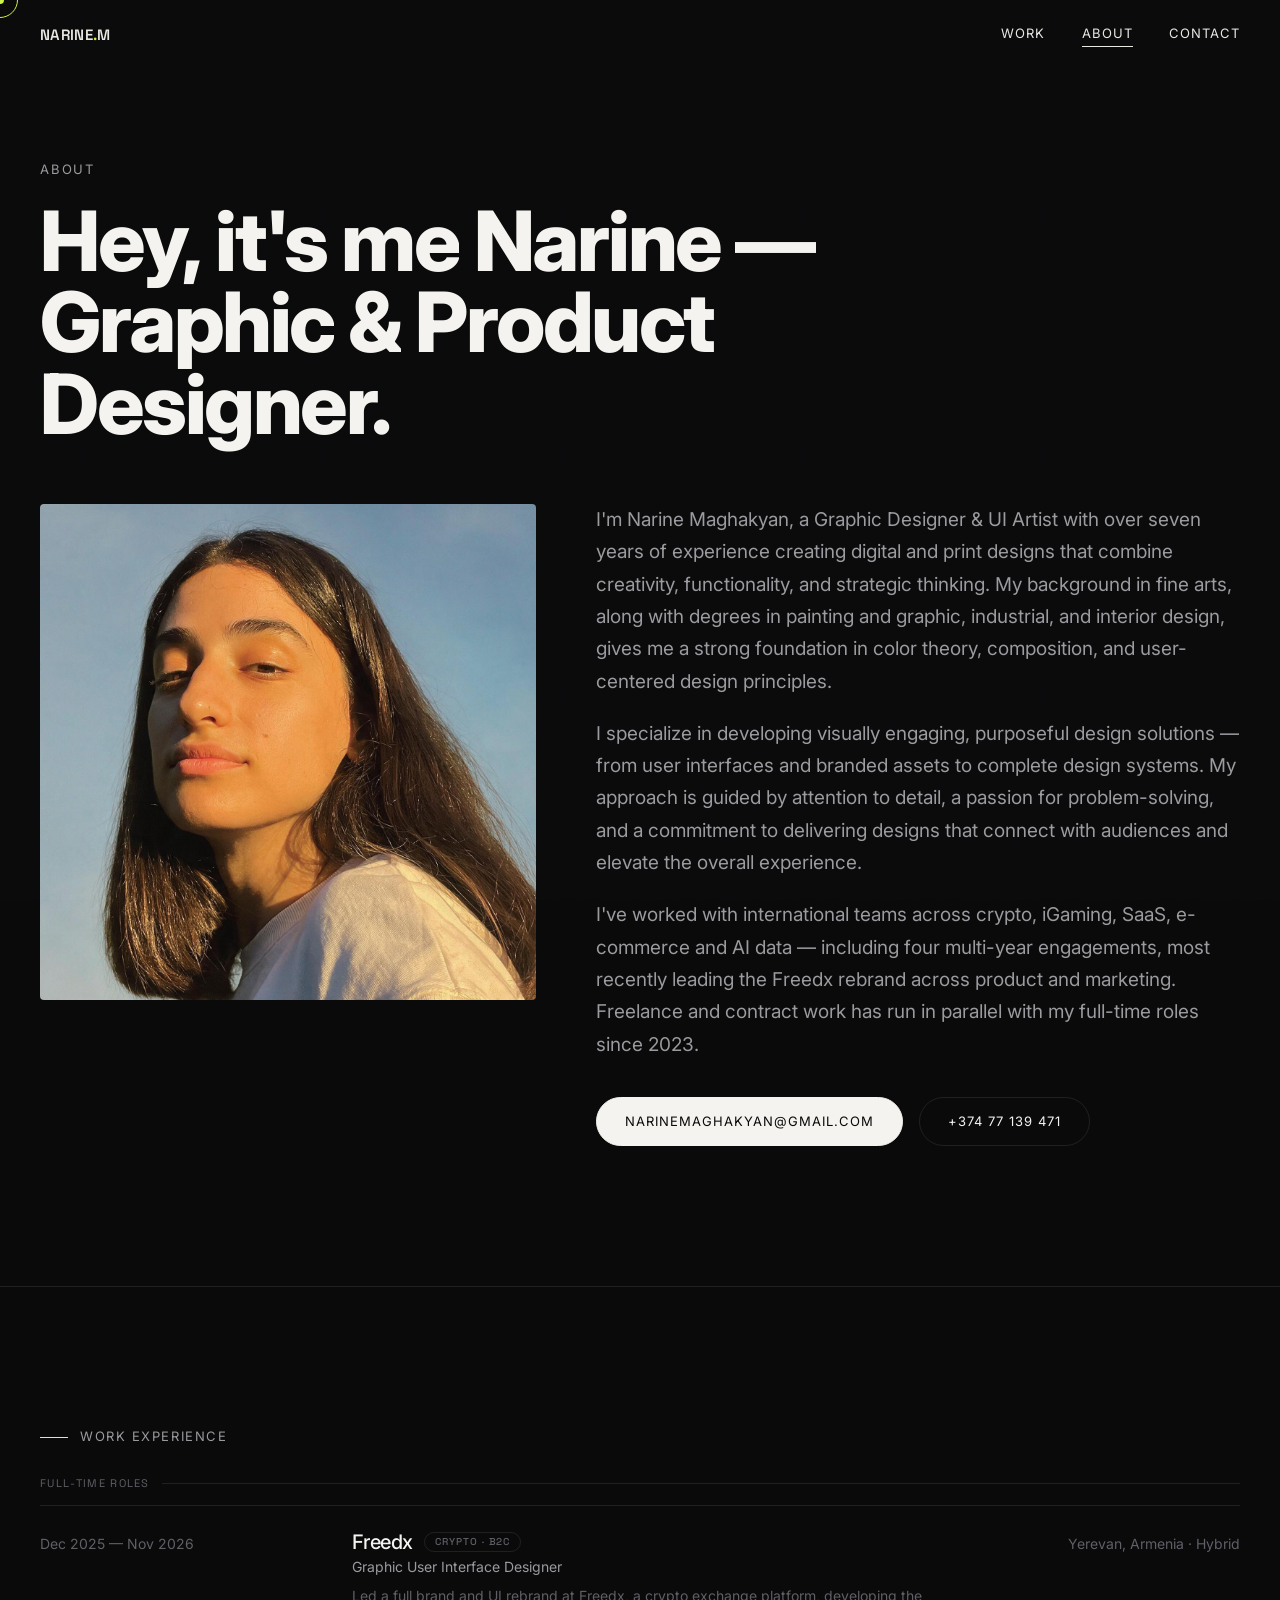
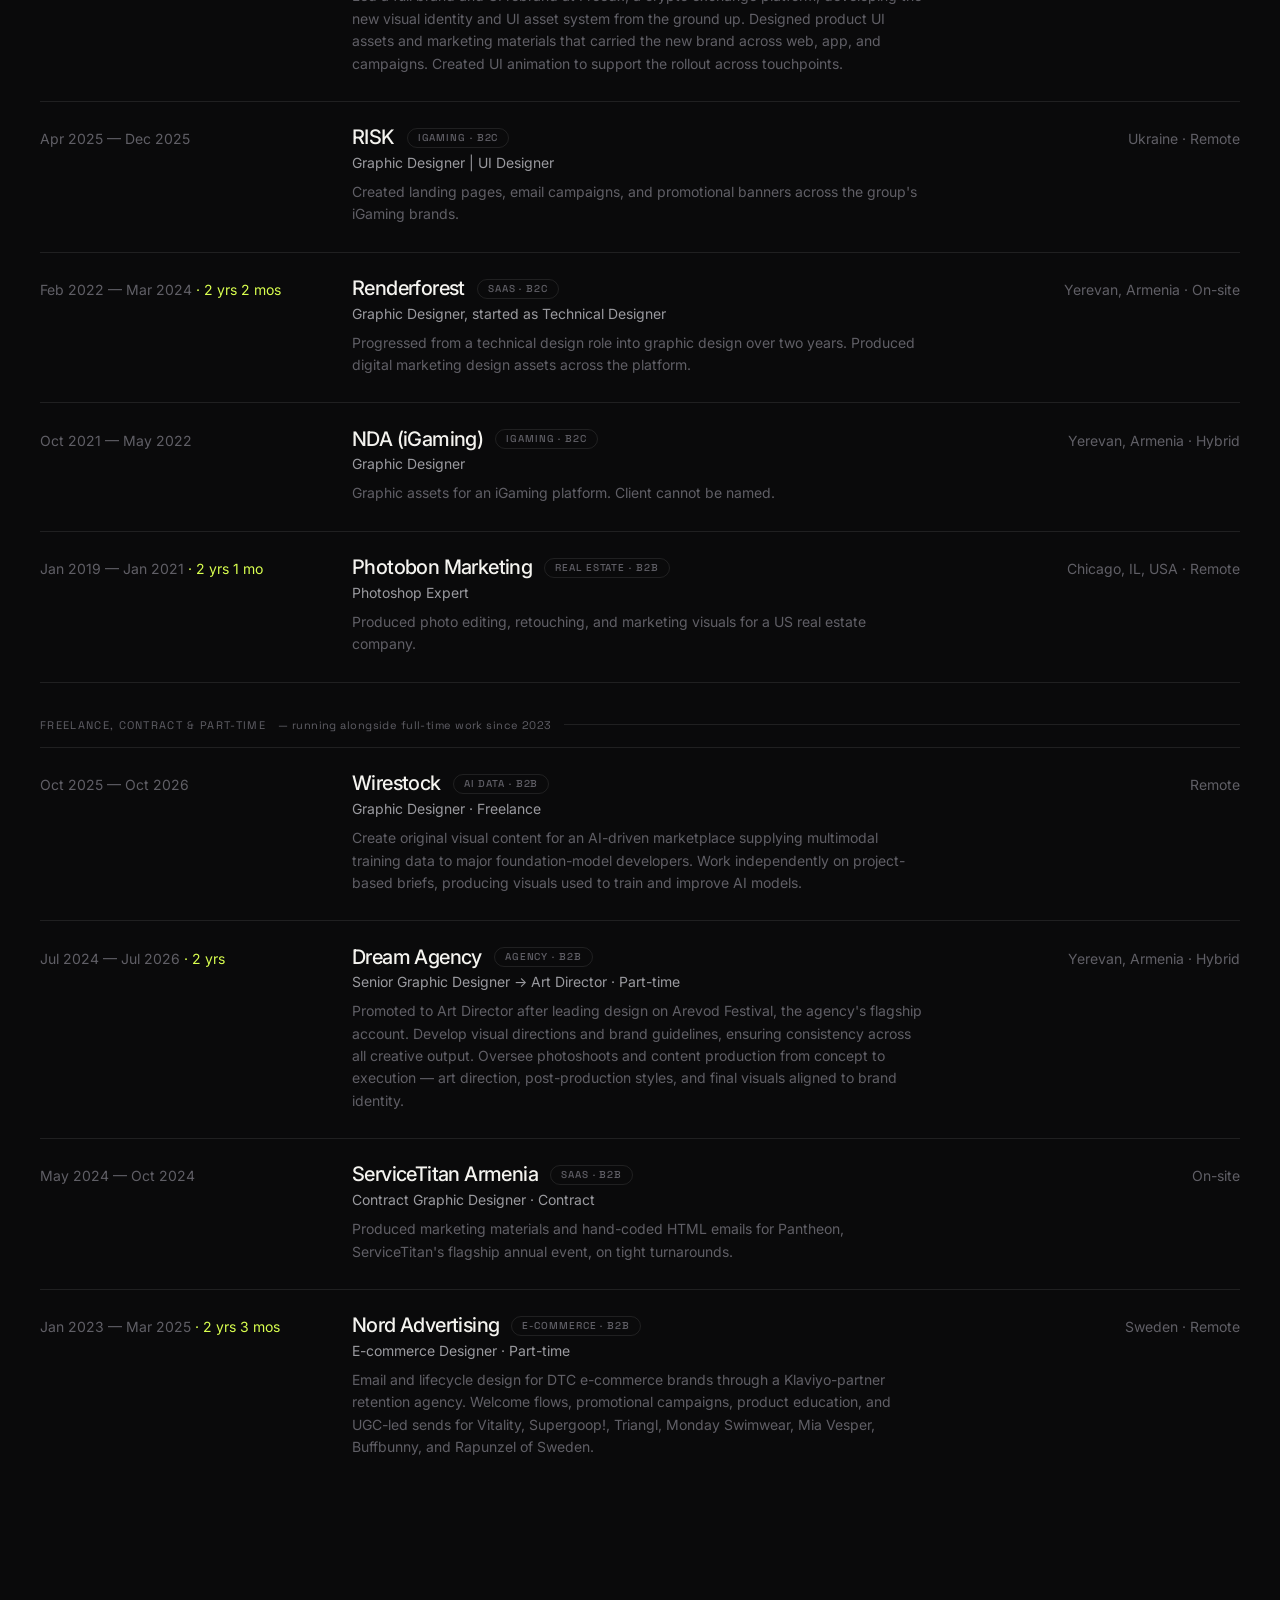
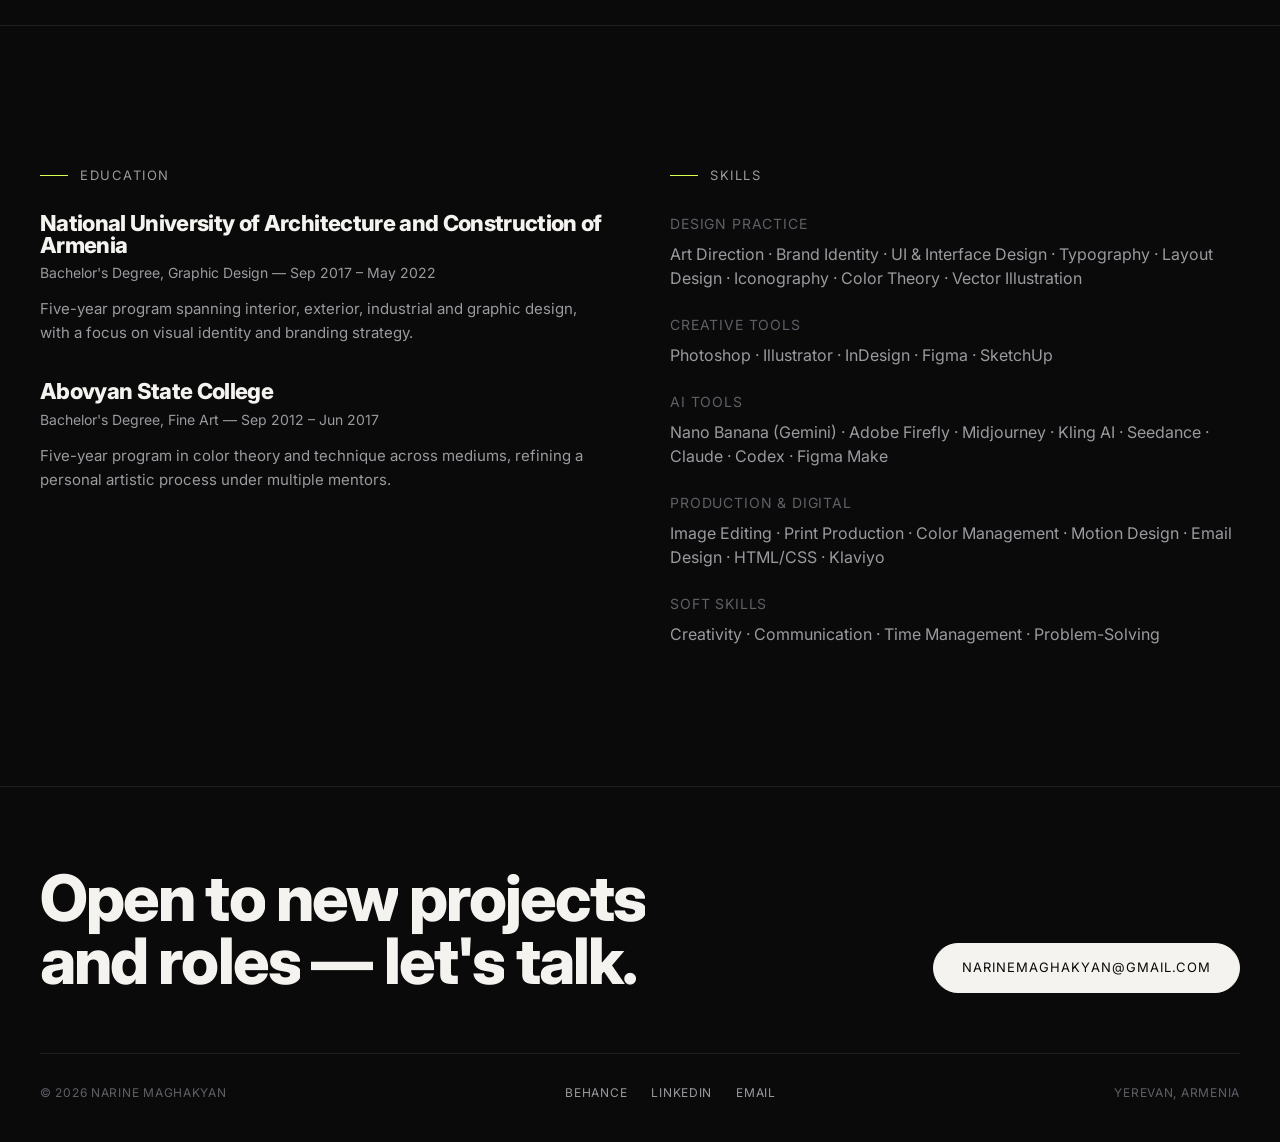
==== commit 858536e8: "About: durations inline so the date column keeps a single baseline" ====
--- a/about.html
+++ b/about.html
@@ -75,7 +75,7 @@
         <span style="color:var(--text-faint); font-size:14px; text-align:right;">Ukraine · Remote</span>
       </div>
       <div class="cv-row">
-        <span style="color:var(--text-faint); font-size:14px;">Feb 2022 — Mar 2024<br><span style="color:var(--accent); font-size:12px;">2 yrs 2 mos</span></span>
+        <span style="color:var(--text-faint); font-size:14px;">Feb 2022 — Mar 2024 <span style="color:var(--accent);">· 2 yrs 2 mos</span></span>
         <div>
           <h3 style="font-size:20px; font-weight:500;">Renderforest <span class="cv-tag">SAAS · B2C</span></h3>
           <p style="color:var(--text-dim); font-size:14px; margin-top:4px;">Graphic Designer, started as Technical Designer</p>
@@ -93,7 +93,7 @@
         <span style="color:var(--text-faint); font-size:14px; text-align:right;">Yerevan, Armenia · Hybrid</span>
       </div>
       <div class="cv-row">
-        <span style="color:var(--text-faint); font-size:14px;">Jan 2019 — Jan 2021<br><span style="color:var(--accent); font-size:12px;">2 yrs 1 mo</span></span>
+        <span style="color:var(--text-faint); font-size:14px;">Jan 2019 — Jan 2021 <span style="color:var(--accent);">· 2 yrs 1 mo</span></span>
         <div>
           <h3 style="font-size:20px; font-weight:500;">Photobon Marketing <span class="cv-tag">REAL ESTATE · B2B</span></h3>
           <p style="color:var(--text-dim); font-size:14px; margin-top:4px;">Photoshop Expert</p>
@@ -114,7 +114,7 @@
         <span style="color:var(--text-faint); font-size:14px; text-align:right;">Remote</span>
       </div>
       <div class="cv-row">
-        <span style="color:var(--text-faint); font-size:14px;">Jul 2024 — Jul 2026<br><span style="color:var(--accent); font-size:12px;">2 yrs</span></span>
+        <span style="color:var(--text-faint); font-size:14px;">Jul 2024 — Jul 2026 <span style="color:var(--accent);">· 2 yrs</span></span>
         <div>
           <h3 style="font-size:20px; font-weight:500;">Dream Agency <span class="cv-tag">AGENCY · B2B</span></h3>
           <p style="color:var(--text-dim); font-size:14px; margin-top:4px;">Senior Graphic Designer → Art Director · Part-time</p>
@@ -132,7 +132,7 @@
         <span style="color:var(--text-faint); font-size:14px; text-align:right;">On-site</span>
       </div>
       <div class="cv-row cv-row-last">
-        <span style="color:var(--text-faint); font-size:14px;">Jan 2023 — Mar 2025<br><span style="color:var(--accent); font-size:12px;">2 yrs 3 mos</span></span>
+        <span style="color:var(--text-faint); font-size:14px;">Jan 2023 — Mar 2025 <span style="color:var(--accent);">· 2 yrs 3 mos</span></span>
         <div>
           <h3 style="font-size:20px; font-weight:500;">Nord Advertising <span class="cv-tag">E-COMMERCE · B2B</span></h3>
           <p style="color:var(--text-dim); font-size:14px; margin-top:4px;">E-commerce Designer · Part-time</p>
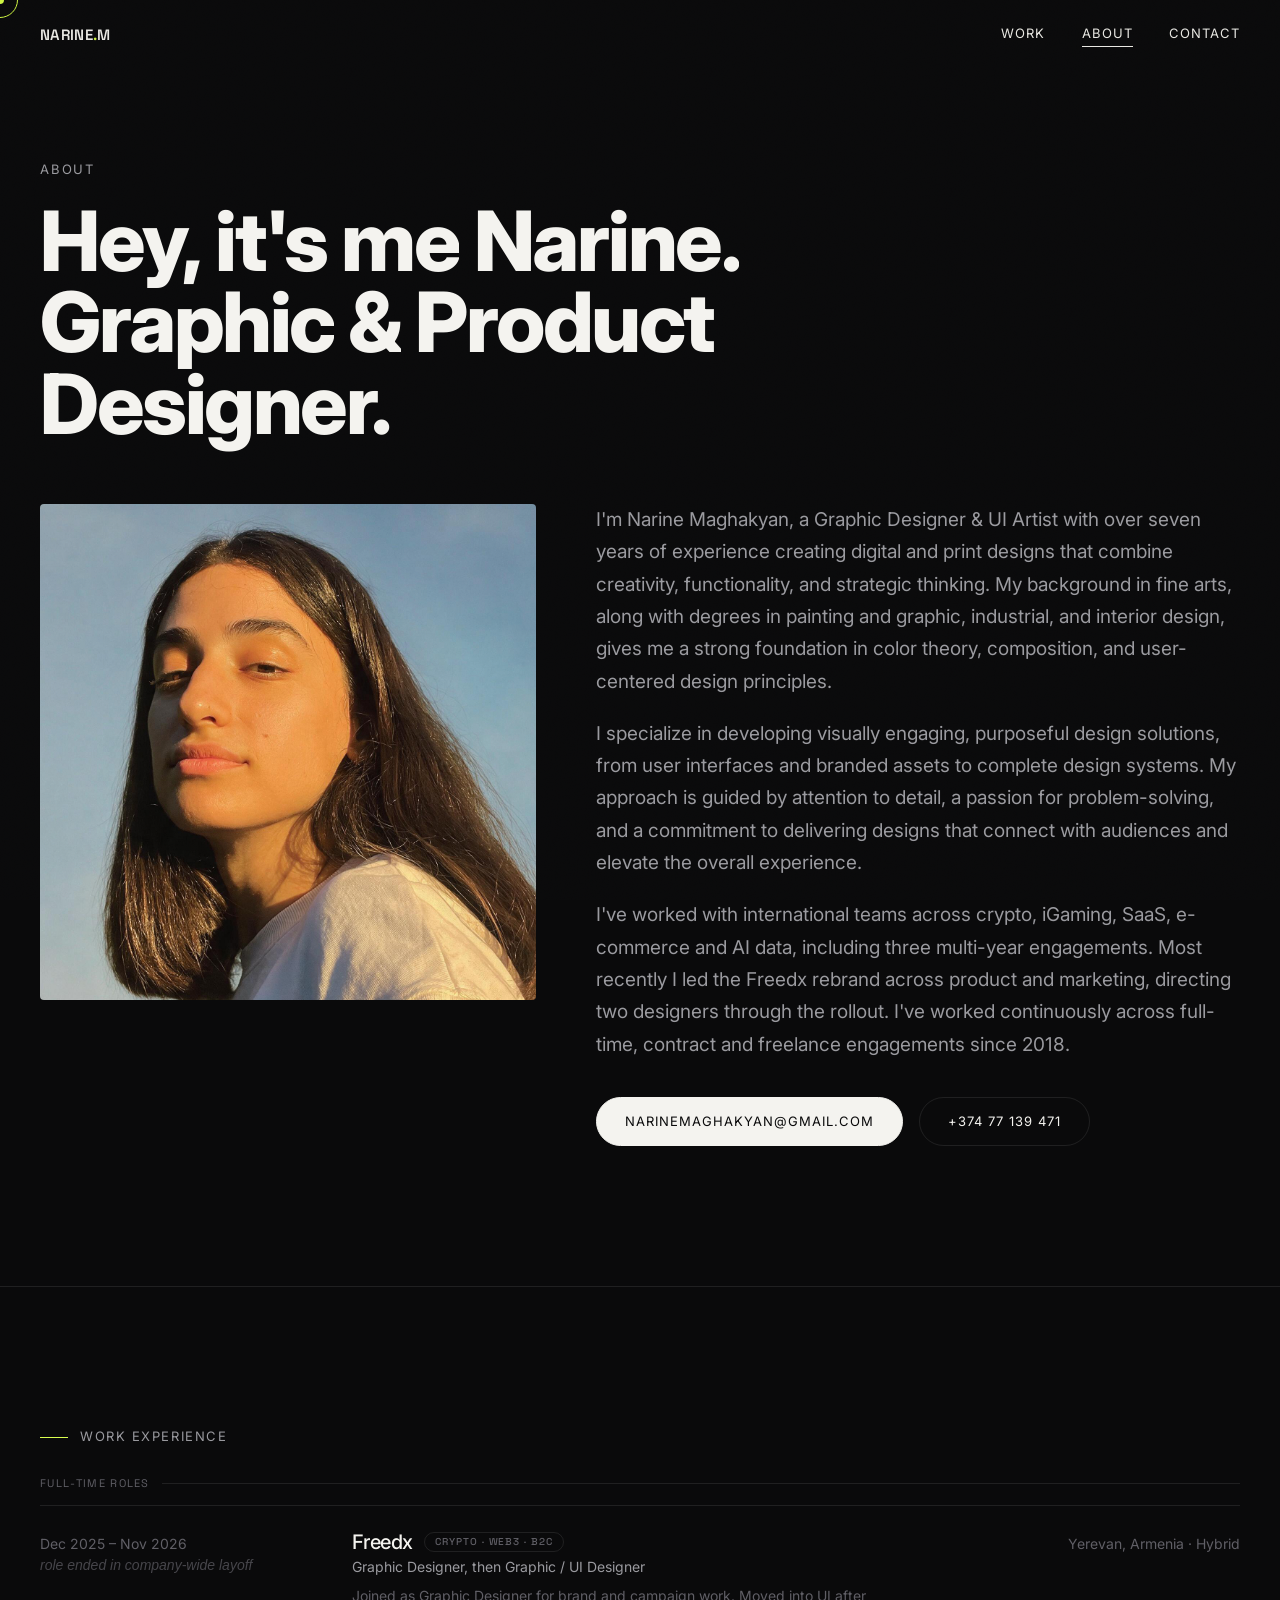
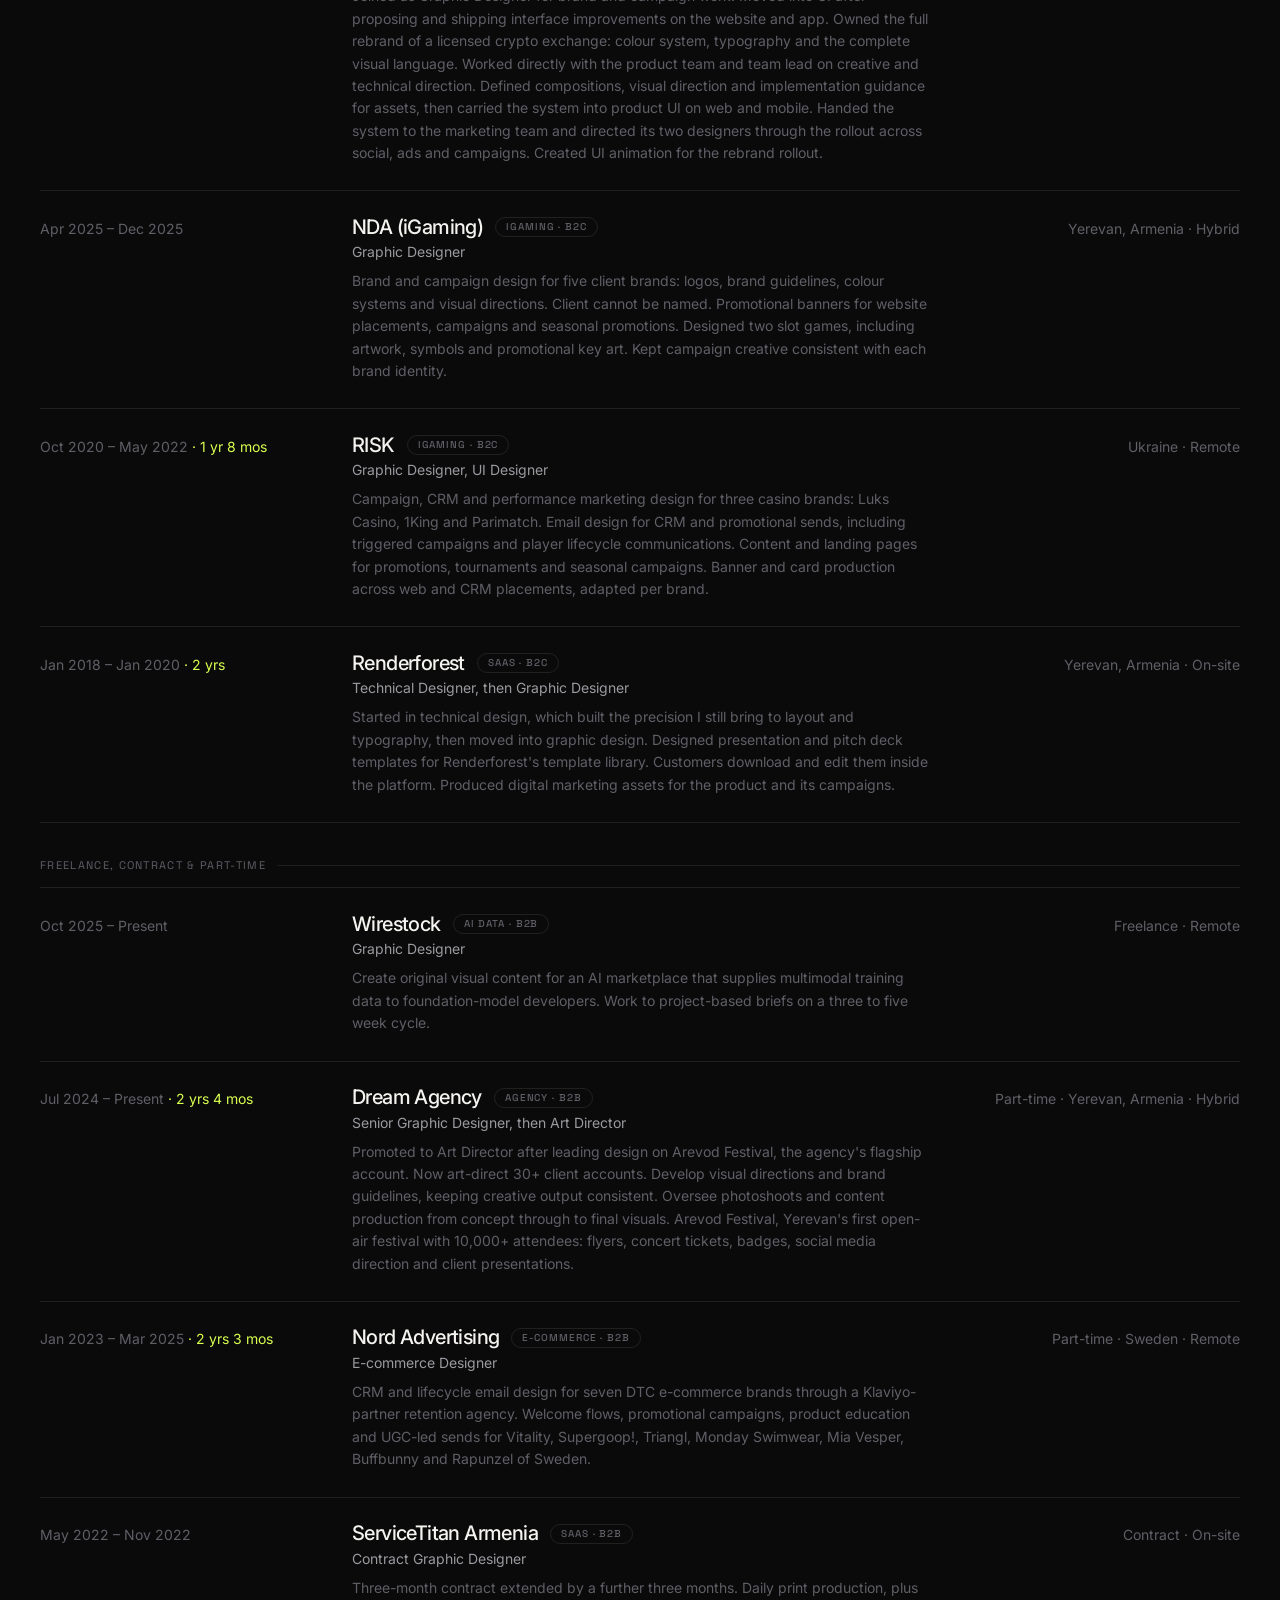
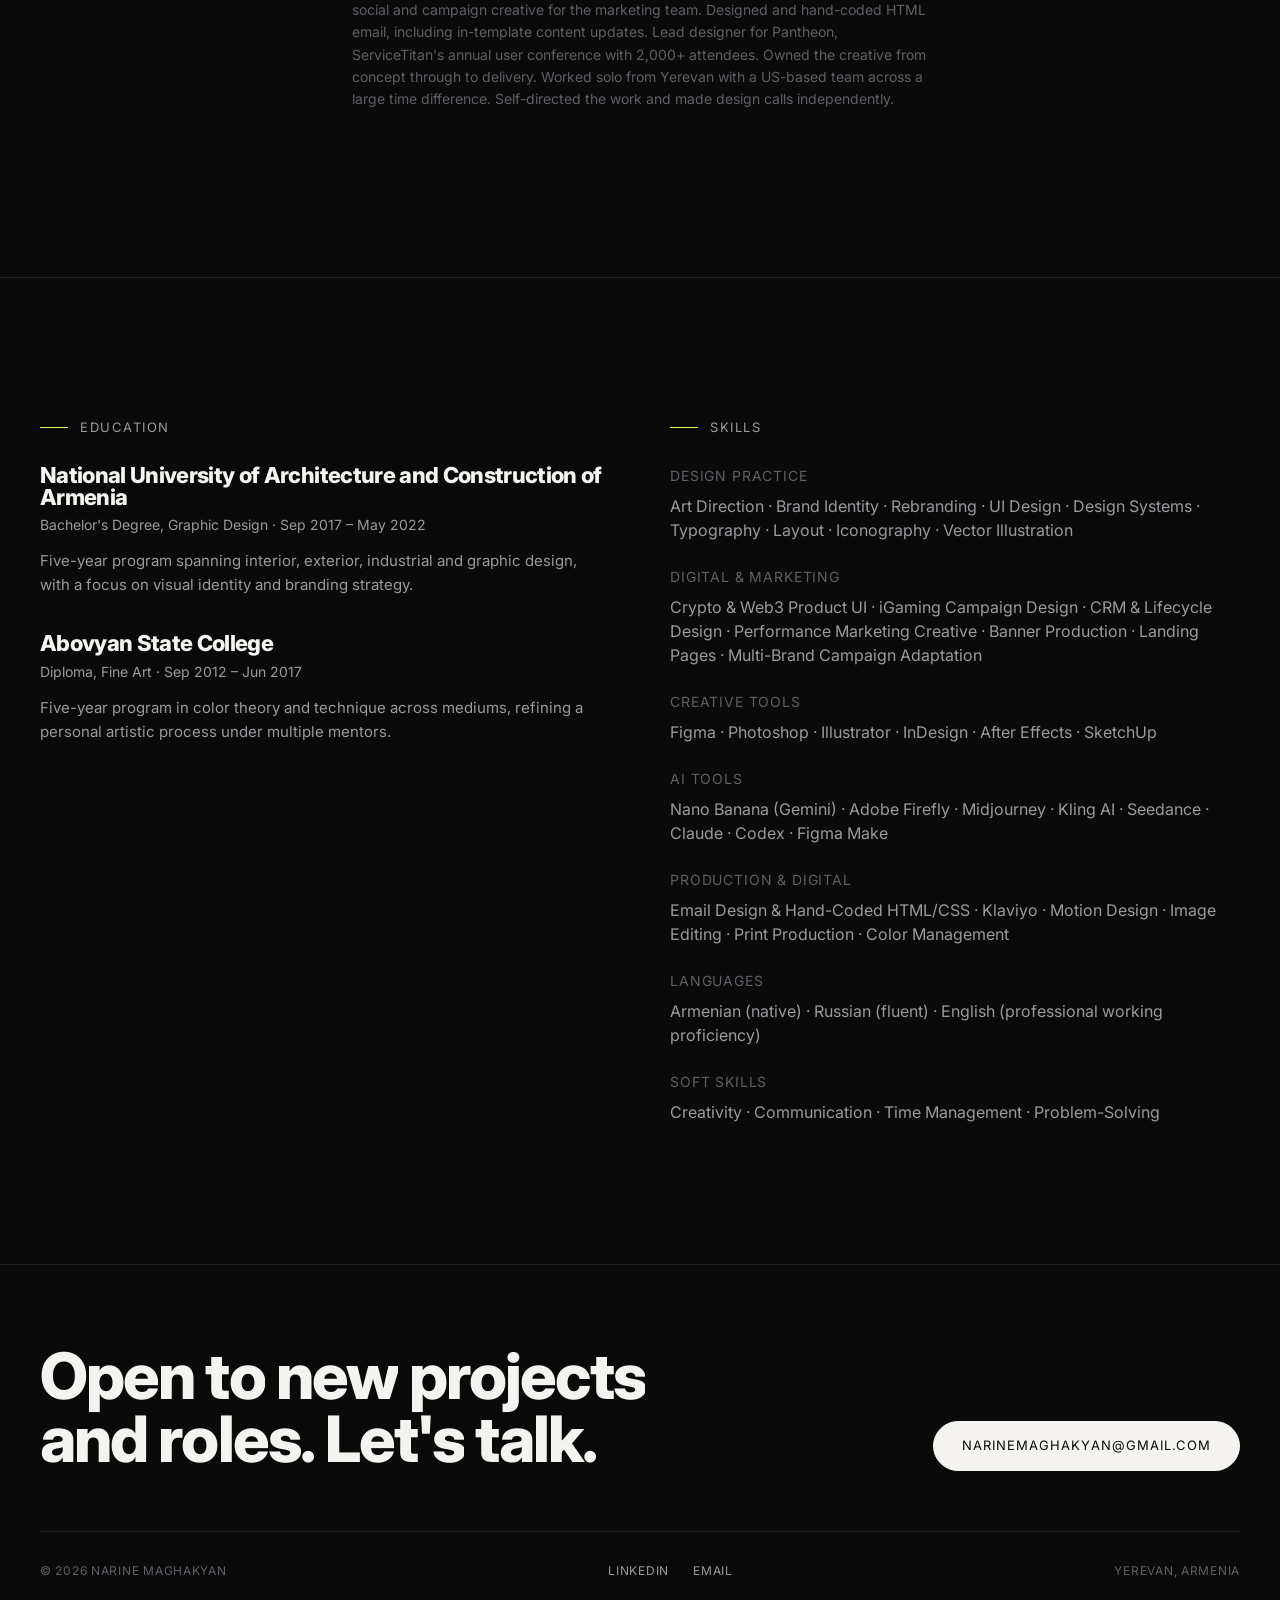
==== commit 9e4c8195: "Update work experience, skills, LinkedIn link; remove Behance" ====
--- a/about.html
+++ b/about.html
@@ -3,7 +3,7 @@
 <head>
 <meta charset="UTF-8">
 <meta name="viewport" content="width=device-width, initial-scale=1.0">
-<title>About — Narine Maghakyan</title>
+<title>About · Narine Maghakyan</title>
 <link rel="stylesheet" href="css/style.css">
 </head>
 <body>
@@ -21,7 +21,7 @@
 <header style="padding-top:160px; padding-bottom:60px;">
   <div class="wrap">
     <p class="reveal in" style="text-transform:uppercase; letter-spacing:.14em; font-size:13px; color:var(--text-dim); margin-bottom:20px;">About</p>
-    <h1 class="reveal in" style="font-size:clamp(36px,6.5vw,84px); max-width:1000px;">Hey, it's me Narine — Graphic &amp; Product Designer.</h1>
+    <h1 class="reveal in" style="font-size:clamp(36px,6.5vw,84px); max-width:1000px;">Hey, it's me Narine. Graphic &amp; Product Designer.</h1>
   </div>
 </header>
 
@@ -35,10 +35,10 @@
         I'm Narine Maghakyan, a Graphic Designer &amp; UI Artist with over seven years of experience creating digital and print designs that combine creativity, functionality, and strategic thinking. My background in fine arts, along with degrees in painting and graphic, industrial, and interior design, gives me a strong foundation in color theory, composition, and user-centered design principles.
       </p>
       <p style="font-size:19px; color:var(--text-dim); line-height:1.7; margin-top:20px;">
-        I specialize in developing visually engaging, purposeful design solutions — from user interfaces and branded assets to complete design systems. My approach is guided by attention to detail, a passion for problem-solving, and a commitment to delivering designs that connect with audiences and elevate the overall experience.
+        I specialize in developing visually engaging, purposeful design solutions, from user interfaces and branded assets to complete design systems. My approach is guided by attention to detail, a passion for problem-solving, and a commitment to delivering designs that connect with audiences and elevate the overall experience.
       </p>
       <p style="font-size:19px; color:var(--text-dim); line-height:1.7; margin-top:20px;">
-        I've worked with international teams across crypto, iGaming, SaaS, e-commerce and AI data — including four multi-year engagements, most recently leading the Freedx rebrand across product and marketing. Freelance and contract work has run in parallel with my full-time roles since 2023.
+        I've worked with international teams across crypto, iGaming, SaaS, e-commerce and AI data, including three multi-year engagements. Most recently I led the Freedx rebrand across product and marketing, directing two designers through the rollout. I've worked continuously across full-time, contract and freelance engagements since 2018.
       </p>
       <div style="margin-top:36px; display:flex; gap:16px; flex-wrap:wrap;">
         <a href="mailto:narinemaghakyan@gmail.com" class="btn btn-solid cursor-hover">narinemaghakyan@gmail.com</a>
@@ -57,88 +57,79 @@
       <div class="cv-subhead" style="margin-top:0;">Full-time roles</div>
 
       <div class="cv-row">
-        <span style="color:var(--text-faint); font-size:14px;">Dec 2025 — Nov 2026</span>
+        <span style="color:var(--text-faint); font-size:14px;">Dec 2025 – Nov 2026<br><span style="font-style:italic; opacity:.7;">role ended in company-wide layoff</span></span>
         <div>
-          <h3 style="font-size:20px; font-weight:500;">Freedx <span class="cv-tag">CRYPTO · B2C</span></h3>
-          <p style="color:var(--text-dim); font-size:14px; margin-top:4px;">Graphic User Interface Designer</p>
-          <p style="color:var(--text-faint); font-size:14px; margin-top:8px; line-height:1.6;">Led a full brand and UI rebrand at Freedx, a crypto exchange platform, developing the new visual identity and UI asset system from the ground up. Designed product UI assets and marketing materials that carried the new brand across web, app, and campaigns. Created UI animation to support the rollout across touchpoints.</p>
+          <h3 style="font-size:20px; font-weight:500;">Freedx <span class="cv-tag">CRYPTO · WEB3 · B2C</span></h3>
+          <p style="color:var(--text-dim); font-size:14px; margin-top:4px;">Graphic Designer, then Graphic / UI Designer</p>
+          <p style="color:var(--text-faint); font-size:14px; margin-top:8px; line-height:1.6;">Joined as Graphic Designer for brand and campaign work. Moved into UI after proposing and shipping interface improvements on the website and app. Owned the full rebrand of a licensed crypto exchange: colour system, typography and the complete visual language. Worked directly with the product team and team lead on creative and technical direction. Defined compositions, visual direction and implementation guidance for assets, then carried the system into product UI on web and mobile. Handed the system to the marketing team and directed its two designers through the rollout across social, ads and campaigns. Created UI animation for the rebrand rollout.</p>
         </div>
         <span style="color:var(--text-faint); font-size:14px; text-align:right;">Yerevan, Armenia · Hybrid</span>
       </div>
       <div class="cv-row">
-        <span style="color:var(--text-faint); font-size:14px;">Apr 2025 — Dec 2025</span>
+        <span style="color:var(--text-faint); font-size:14px;">Apr 2025 – Dec 2025</span>
+        <div>
+          <h3 style="font-size:20px; font-weight:500;">NDA (iGaming) <span class="cv-tag">IGAMING · B2C</span></h3>
+          <p style="color:var(--text-dim); font-size:14px; margin-top:4px;">Graphic Designer</p>
+          <p style="color:var(--text-faint); font-size:14px; margin-top:8px; line-height:1.6;">Brand and campaign design for five client brands: logos, brand guidelines, colour systems and visual directions. Client cannot be named. Promotional banners for website placements, campaigns and seasonal promotions. Designed two slot games, including artwork, symbols and promotional key art. Kept campaign creative consistent with each brand identity.</p>
+        </div>
+        <span style="color:var(--text-faint); font-size:14px; text-align:right;">Yerevan, Armenia · Hybrid</span>
+      </div>
+      <div class="cv-row">
+        <span style="color:var(--text-faint); font-size:14px;">Oct 2020 – May 2022 <span style="color:var(--accent);">· 1 yr 8 mos</span></span>
         <div>
           <h3 style="font-size:20px; font-weight:500;">RISK <span class="cv-tag">IGAMING · B2C</span></h3>
-          <p style="color:var(--text-dim); font-size:14px; margin-top:4px;">Graphic Designer | UI Designer</p>
-          <p style="color:var(--text-faint); font-size:14px; margin-top:8px; line-height:1.6;">Created landing pages, email campaigns, and promotional banners across the group's iGaming brands.</p>
+          <p style="color:var(--text-dim); font-size:14px; margin-top:4px;">Graphic Designer, UI Designer</p>
+          <p style="color:var(--text-faint); font-size:14px; margin-top:8px; line-height:1.6;">Campaign, CRM and performance marketing design for three casino brands: Luks Casino, 1King and Parimatch. Email design for CRM and promotional sends, including triggered campaigns and player lifecycle communications. Content and landing pages for promotions, tournaments and seasonal campaigns. Banner and card production across web and CRM placements, adapted per brand.</p>
         </div>
         <span style="color:var(--text-faint); font-size:14px; text-align:right;">Ukraine · Remote</span>
       </div>
       <div class="cv-row">
-        <span style="color:var(--text-faint); font-size:14px;">Feb 2022 — Mar 2024 <span style="color:var(--accent);">· 2 yrs 2 mos</span></span>
+        <span style="color:var(--text-faint); font-size:14px;">Jan 2018 – Jan 2020 <span style="color:var(--accent);">· 2 yrs</span></span>
         <div>
           <h3 style="font-size:20px; font-weight:500;">Renderforest <span class="cv-tag">SAAS · B2C</span></h3>
-          <p style="color:var(--text-dim); font-size:14px; margin-top:4px;">Graphic Designer, started as Technical Designer</p>
-          <p style="color:var(--text-faint); font-size:14px; margin-top:8px; line-height:1.6;">Progressed from a technical design role into graphic design over two years. Produced digital marketing design assets across the platform.</p>
+          <p style="color:var(--text-dim); font-size:14px; margin-top:4px;">Technical Designer, then Graphic Designer</p>
+          <p style="color:var(--text-faint); font-size:14px; margin-top:8px; line-height:1.6;">Started in technical design, which built the precision I still bring to layout and typography, then moved into graphic design. Designed presentation and pitch deck templates for Renderforest's template library. Customers download and edit them inside the platform. Produced digital marketing assets for the product and its campaigns.</p>
         </div>
         <span style="color:var(--text-faint); font-size:14px; text-align:right;">Yerevan, Armenia · On-site</span>
       </div>
+
+      <div class="cv-subhead">Freelance, contract &amp; part-time</div>
+
       <div class="cv-row">
-        <span style="color:var(--text-faint); font-size:14px;">Oct 2021 — May 2022</span>
+        <span style="color:var(--text-faint); font-size:14px;">Oct 2025 – Present</span>
         <div>
-          <h3 style="font-size:20px; font-weight:500;">NDA (iGaming) <span class="cv-tag">IGAMING · B2C</span></h3>
+          <h3 style="font-size:20px; font-weight:500;">Wirestock <span class="cv-tag">AI DATA · B2B</span></h3>
           <p style="color:var(--text-dim); font-size:14px; margin-top:4px;">Graphic Designer</p>
-          <p style="color:var(--text-faint); font-size:14px; margin-top:8px; line-height:1.6;">Graphic assets for an iGaming platform. Client cannot be named.</p>
+          <p style="color:var(--text-faint); font-size:14px; margin-top:8px; line-height:1.6;">Create original visual content for an AI marketplace that supplies multimodal training data to foundation-model developers. Work to project-based briefs on a three to five week cycle.</p>
         </div>
-        <span style="color:var(--text-faint); font-size:14px; text-align:right;">Yerevan, Armenia · Hybrid</span>
+        <span style="color:var(--text-faint); font-size:14px; text-align:right;">Freelance · Remote</span>
       </div>
       <div class="cv-row">
-        <span style="color:var(--text-faint); font-size:14px;">Jan 2019 — Jan 2021 <span style="color:var(--accent);">· 2 yrs 1 mo</span></span>
+        <span style="color:var(--text-faint); font-size:14px;">Jul 2024 – Present <span style="color:var(--accent);">· 2 yrs 4 mos</span></span>
         <div>
-          <h3 style="font-size:20px; font-weight:500;">Photobon Marketing <span class="cv-tag">REAL ESTATE · B2B</span></h3>
-          <p style="color:var(--text-dim); font-size:14px; margin-top:4px;">Photoshop Expert</p>
-          <p style="color:var(--text-faint); font-size:14px; margin-top:8px; line-height:1.6;">Produced photo editing, retouching, and marketing visuals for a US real estate company.</p>
+          <h3 style="font-size:20px; font-weight:500;">Dream Agency <span class="cv-tag">AGENCY · B2B</span></h3>
+          <p style="color:var(--text-dim); font-size:14px; margin-top:4px;">Senior Graphic Designer, then Art Director</p>
+          <p style="color:var(--text-faint); font-size:14px; margin-top:8px; line-height:1.6;">Promoted to Art Director after leading design on Arevod Festival, the agency's flagship account. Now art-direct 30+ client accounts. Develop visual directions and brand guidelines, keeping creative output consistent. Oversee photoshoots and content production from concept through to final visuals. Arevod Festival, Yerevan's first open-air festival with 10,000+ attendees: flyers, concert tickets, badges, social media direction and client presentations.</p>
         </div>
-        <span style="color:var(--text-faint); font-size:14px; text-align:right;">Chicago, IL, USA · Remote</span>
-      </div>
-
-      <div class="cv-subhead">Freelance, contract &amp; part-time <span style="color:var(--text-faint); letter-spacing:.04em; text-transform:none;">— running alongside full-time work since 2023</span></div>
-
-      <div class="cv-row">
-        <span style="color:var(--text-faint); font-size:14px;">Oct 2025 — Oct 2026</span>
-        <div>
-          <h3 style="font-size:20px; font-weight:500;">Wirestock <span class="cv-tag">AI DATA · B2B</span></h3>
-          <p style="color:var(--text-dim); font-size:14px; margin-top:4px;">Graphic Designer · Freelance</p>
-          <p style="color:var(--text-faint); font-size:14px; margin-top:8px; line-height:1.6;">Create original visual content for an AI-driven marketplace supplying multimodal training data to major foundation-model developers. Work independently on project-based briefs, producing visuals used to train and improve AI models.</p>
-        </div>
-        <span style="color:var(--text-faint); font-size:14px; text-align:right;">Remote</span>
+        <span style="color:var(--text-faint); font-size:14px; text-align:right;">Part-time · Yerevan, Armenia · Hybrid</span>
       </div>
       <div class="cv-row">
-        <span style="color:var(--text-faint); font-size:14px;">Jul 2024 — Jul 2026 <span style="color:var(--accent);">· 2 yrs</span></span>
+        <span style="color:var(--text-faint); font-size:14px;">Jan 2023 – Mar 2025 <span style="color:var(--accent);">· 2 yrs 3 mos</span></span>
         <div>
-          <h3 style="font-size:20px; font-weight:500;">Dream Agency <span class="cv-tag">AGENCY · B2B</span></h3>
-          <p style="color:var(--text-dim); font-size:14px; margin-top:4px;">Senior Graphic Designer → Art Director · Part-time</p>
-          <p style="color:var(--text-faint); font-size:14px; margin-top:8px; line-height:1.6;">Promoted to Art Director after leading design on Arevod Festival, the agency's flagship account. Develop visual directions and brand guidelines, ensuring consistency across all creative output. Oversee photoshoots and content production from concept to execution — art direction, post-production styles, and final visuals aligned to brand identity.</p>
+          <h3 style="font-size:20px; font-weight:500;">Nord Advertising <span class="cv-tag">E-COMMERCE · B2B</span></h3>
+          <p style="color:var(--text-dim); font-size:14px; margin-top:4px;">E-commerce Designer</p>
+          <p style="color:var(--text-faint); font-size:14px; margin-top:8px; line-height:1.6;">CRM and lifecycle email design for seven DTC e-commerce brands through a Klaviyo-partner retention agency. Welcome flows, promotional campaigns, product education and UGC-led sends for Vitality, Supergoop!, Triangl, Monday Swimwear, Mia Vesper, Buffbunny and Rapunzel of Sweden.</p>
         </div>
-        <span style="color:var(--text-faint); font-size:14px; text-align:right;">Yerevan, Armenia · Hybrid</span>
+        <span style="color:var(--text-faint); font-size:14px; text-align:right;">Part-time · Sweden · Remote</span>
       </div>
-      <div class="cv-row">
-        <span style="color:var(--text-faint); font-size:14px;">May 2024 — Oct 2024</span>
+      <div class="cv-row cv-row-last">
+        <span style="color:var(--text-faint); font-size:14px;">May 2022 – Nov 2022</span>
         <div>
           <h3 style="font-size:20px; font-weight:500;">ServiceTitan Armenia <span class="cv-tag">SAAS · B2B</span></h3>
-          <p style="color:var(--text-dim); font-size:14px; margin-top:4px;">Contract Graphic Designer · Contract</p>
-          <p style="color:var(--text-faint); font-size:14px; margin-top:8px; line-height:1.6;">Produced marketing materials and hand-coded HTML emails for Pantheon, ServiceTitan's flagship annual event, on tight turnarounds.</p>
+          <p style="color:var(--text-dim); font-size:14px; margin-top:4px;">Contract Graphic Designer</p>
+          <p style="color:var(--text-faint); font-size:14px; margin-top:8px; line-height:1.6;">Three-month contract extended by a further three months. Daily print production, plus social and campaign creative for the marketing team. Designed and hand-coded HTML email, including in-template content updates. Lead designer for Pantheon, ServiceTitan's annual user conference with 2,000+ attendees. Owned the creative from concept through to delivery. Worked solo from Yerevan with a US-based team across a large time difference. Self-directed the work and made design calls independently.</p>
         </div>
-        <span style="color:var(--text-faint); font-size:14px; text-align:right;">On-site</span>
-      </div>
-      <div class="cv-row cv-row-last">
-        <span style="color:var(--text-faint); font-size:14px;">Jan 2023 — Mar 2025 <span style="color:var(--accent);">· 2 yrs 3 mos</span></span>
-        <div>
-          <h3 style="font-size:20px; font-weight:500;">Nord Advertising <span class="cv-tag">E-COMMERCE · B2B</span></h3>
-          <p style="color:var(--text-dim); font-size:14px; margin-top:4px;">E-commerce Designer · Part-time</p>
-          <p style="color:var(--text-faint); font-size:14px; margin-top:8px; line-height:1.6;">Email and lifecycle design for DTC e-commerce brands through a Klaviyo-partner retention agency. Welcome flows, promotional campaigns, product education, and UGC-led sends for Vitality, Supergoop!, Triangl, Monday Swimwear, Mia Vesper, Buffbunny, and Rapunzel of Sweden.</p>
-        </div>
-        <span style="color:var(--text-faint); font-size:14px; text-align:right;">Sweden · Remote</span>
+        <span style="color:var(--text-faint); font-size:14px; text-align:right;">Contract · On-site</span>
       </div>
 
     </div>
@@ -151,26 +142,32 @@
     <div class="reveal">
       <div class="section-label">Education</div>
       <h3 style="font-size:22px; margin-bottom:6px;">National University of Architecture and Construction of Armenia</h3>
-      <p style="color:var(--text-dim); font-size:14px;">Bachelor's Degree, Graphic Design — Sep 2017 – May 2022</p>
+      <p style="color:var(--text-dim); font-size:14px;">Bachelor's Degree, Graphic Design · Sep 2017 – May 2022</p>
       <p style="color:var(--text-dim); font-size:15px; margin-top:14px; line-height:1.6;">Five-year program spanning interior, exterior, industrial and graphic design, with a focus on visual identity and branding strategy.</p>
 
       <h3 style="font-size:22px; margin:36px 0 6px;">Abovyan State College</h3>
-      <p style="color:var(--text-dim); font-size:14px;">Bachelor's Degree, Fine Art — Sep 2012 – Jun 2017</p>
+      <p style="color:var(--text-dim); font-size:14px;">Diploma, Fine Art · Sep 2012 – Jun 2017</p>
       <p style="color:var(--text-dim); font-size:15px; margin-top:14px; line-height:1.6;">Five-year program in color theory and technique across mediums, refining a personal artistic process under multiple mentors.</p>
     </div>
     <div class="reveal">
       <div class="section-label">Skills</div>
       <p style="font-size:14px; text-transform:uppercase; letter-spacing:.06em; color:var(--text-faint); margin-bottom:8px;">Design Practice</p>
-      <p style="color:var(--text-dim); margin-bottom:24px;">Art Direction · Brand Identity · UI &amp; Interface Design · Typography · Layout Design · Iconography · Color Theory · Vector Illustration</p>
+      <p style="color:var(--text-dim); margin-bottom:24px;">Art Direction · Brand Identity · Rebranding · UI Design · Design Systems · Typography · Layout · Iconography · Vector Illustration</p>
+
+      <p style="font-size:14px; text-transform:uppercase; letter-spacing:.06em; color:var(--text-faint); margin-bottom:8px;">Digital &amp; Marketing</p>
+      <p style="color:var(--text-dim); margin-bottom:24px;">Crypto &amp; Web3 Product UI · iGaming Campaign Design · CRM &amp; Lifecycle Design · Performance Marketing Creative · Banner Production · Landing Pages · Multi-Brand Campaign Adaptation</p>
 
       <p style="font-size:14px; text-transform:uppercase; letter-spacing:.06em; color:var(--text-faint); margin-bottom:8px;">Creative Tools</p>
-      <p style="color:var(--text-dim); margin-bottom:24px;">Photoshop · Illustrator · InDesign · Figma · SketchUp</p>
+      <p style="color:var(--text-dim); margin-bottom:24px;">Figma · Photoshop · Illustrator · InDesign · After Effects · SketchUp</p>
 
       <p style="font-size:14px; text-transform:uppercase; letter-spacing:.06em; color:var(--text-faint); margin-bottom:8px;">AI Tools</p>
       <p style="color:var(--text-dim); margin-bottom:24px;">Nano Banana (Gemini) · Adobe Firefly · Midjourney · Kling AI · Seedance · Claude · Codex · Figma Make</p>
 
       <p style="font-size:14px; text-transform:uppercase; letter-spacing:.06em; color:var(--text-faint); margin-bottom:8px;">Production &amp; Digital</p>
-      <p style="color:var(--text-dim); margin-bottom:24px;">Image Editing · Print Production · Color Management · Motion Design · Email Design · HTML/CSS · Klaviyo</p>
+      <p style="color:var(--text-dim); margin-bottom:24px;">Email Design &amp; Hand-Coded HTML/CSS · Klaviyo · Motion Design · Image Editing · Print Production · Color Management</p>
+
+      <p style="font-size:14px; text-transform:uppercase; letter-spacing:.06em; color:var(--text-faint); margin-bottom:8px;">Languages</p>
+      <p style="color:var(--text-dim); margin-bottom:24px;">Armenian (native) · Russian (fluent) · English (professional working proficiency)</p>
 
       <p style="font-size:14px; text-transform:uppercase; letter-spacing:.06em; color:var(--text-faint); margin-bottom:8px;">Soft Skills</p>
       <p style="color:var(--text-dim);">Creativity · Communication · Time Management · Problem-Solving</p>
@@ -181,14 +178,13 @@
 <footer class="site-footer">
   <div class="wrap">
     <div class="footer-top reveal">
-      <h2>Open to new projects and roles — let's talk.</h2>
+      <h2>Open to new projects and roles. Let's talk.</h2>
       <a href="mailto:narinemaghakyan@gmail.com" class="btn btn-solid cursor-hover">narinemaghakyan@gmail.com</a>
     </div>
     <div class="footer-bottom">
       <span>© 2026 Narine Maghakyan</span>
       <div class="footer-socials">
-        <a href="https://www.behance.net/narinemaghakyann" target="_blank" rel="noopener">Behance</a>
-        <a href="https://www.linkedin.com/in/narine-maghakyan-73769a1a3" target="_blank" rel="noopener">LinkedIn</a>
+        <a href="https://www.linkedin.com/in/narine-maghakyan-design/" target="_blank" rel="noopener">LinkedIn</a>
         <a href="mailto:narinemaghakyan@gmail.com">Email</a>
       </div>
       <span>Yerevan, Armenia</span>
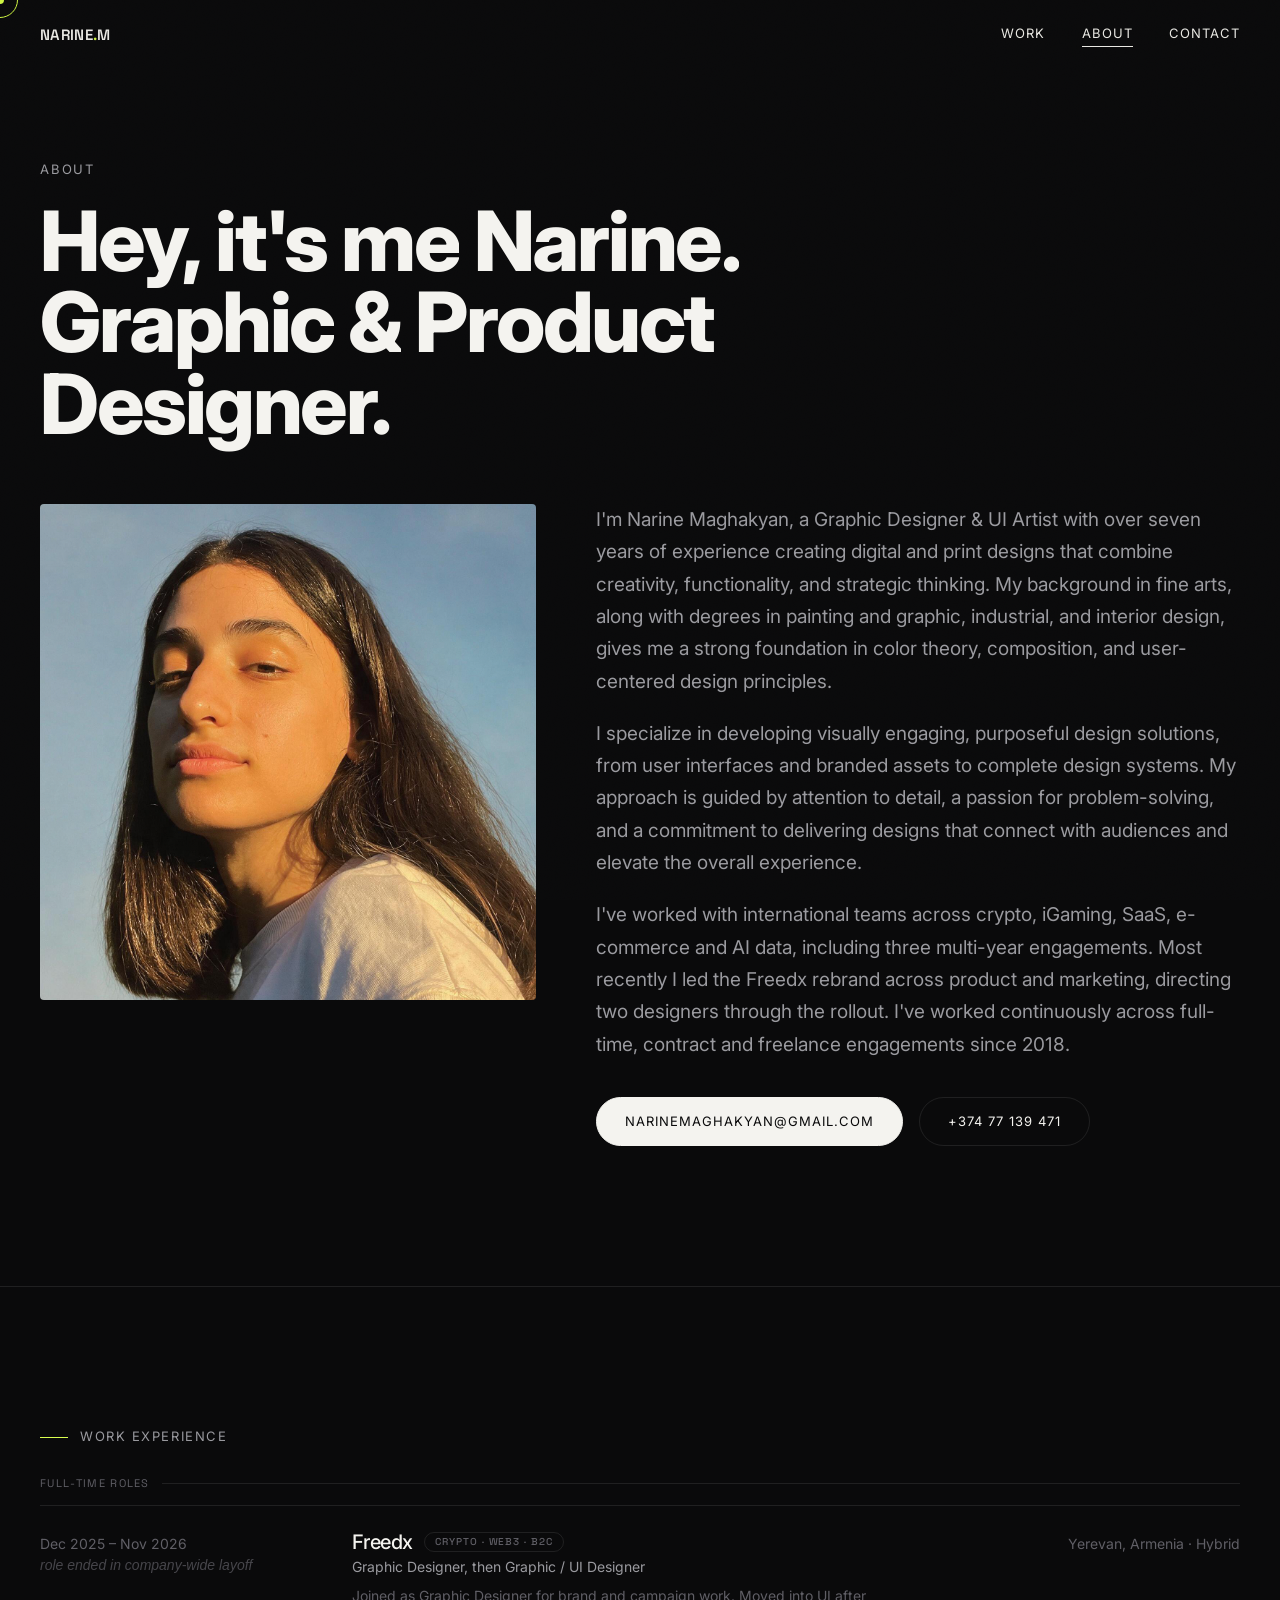
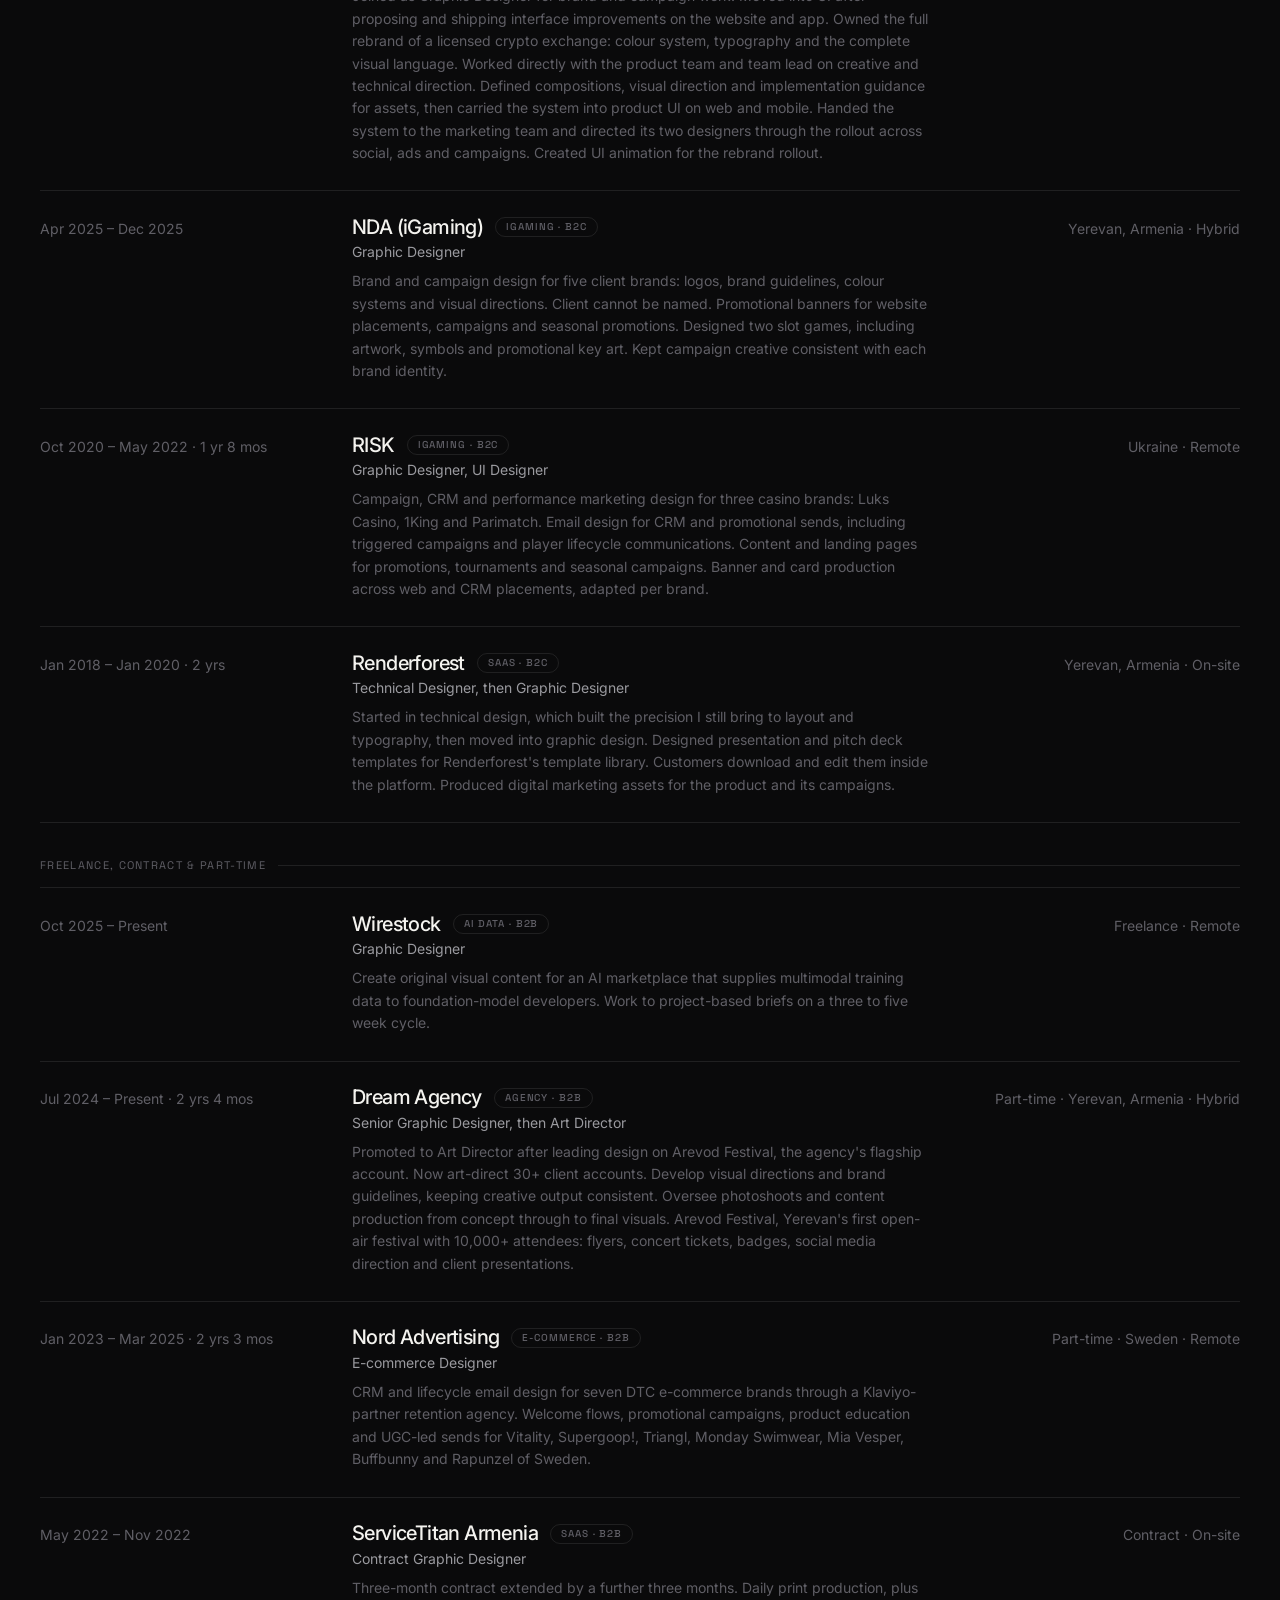
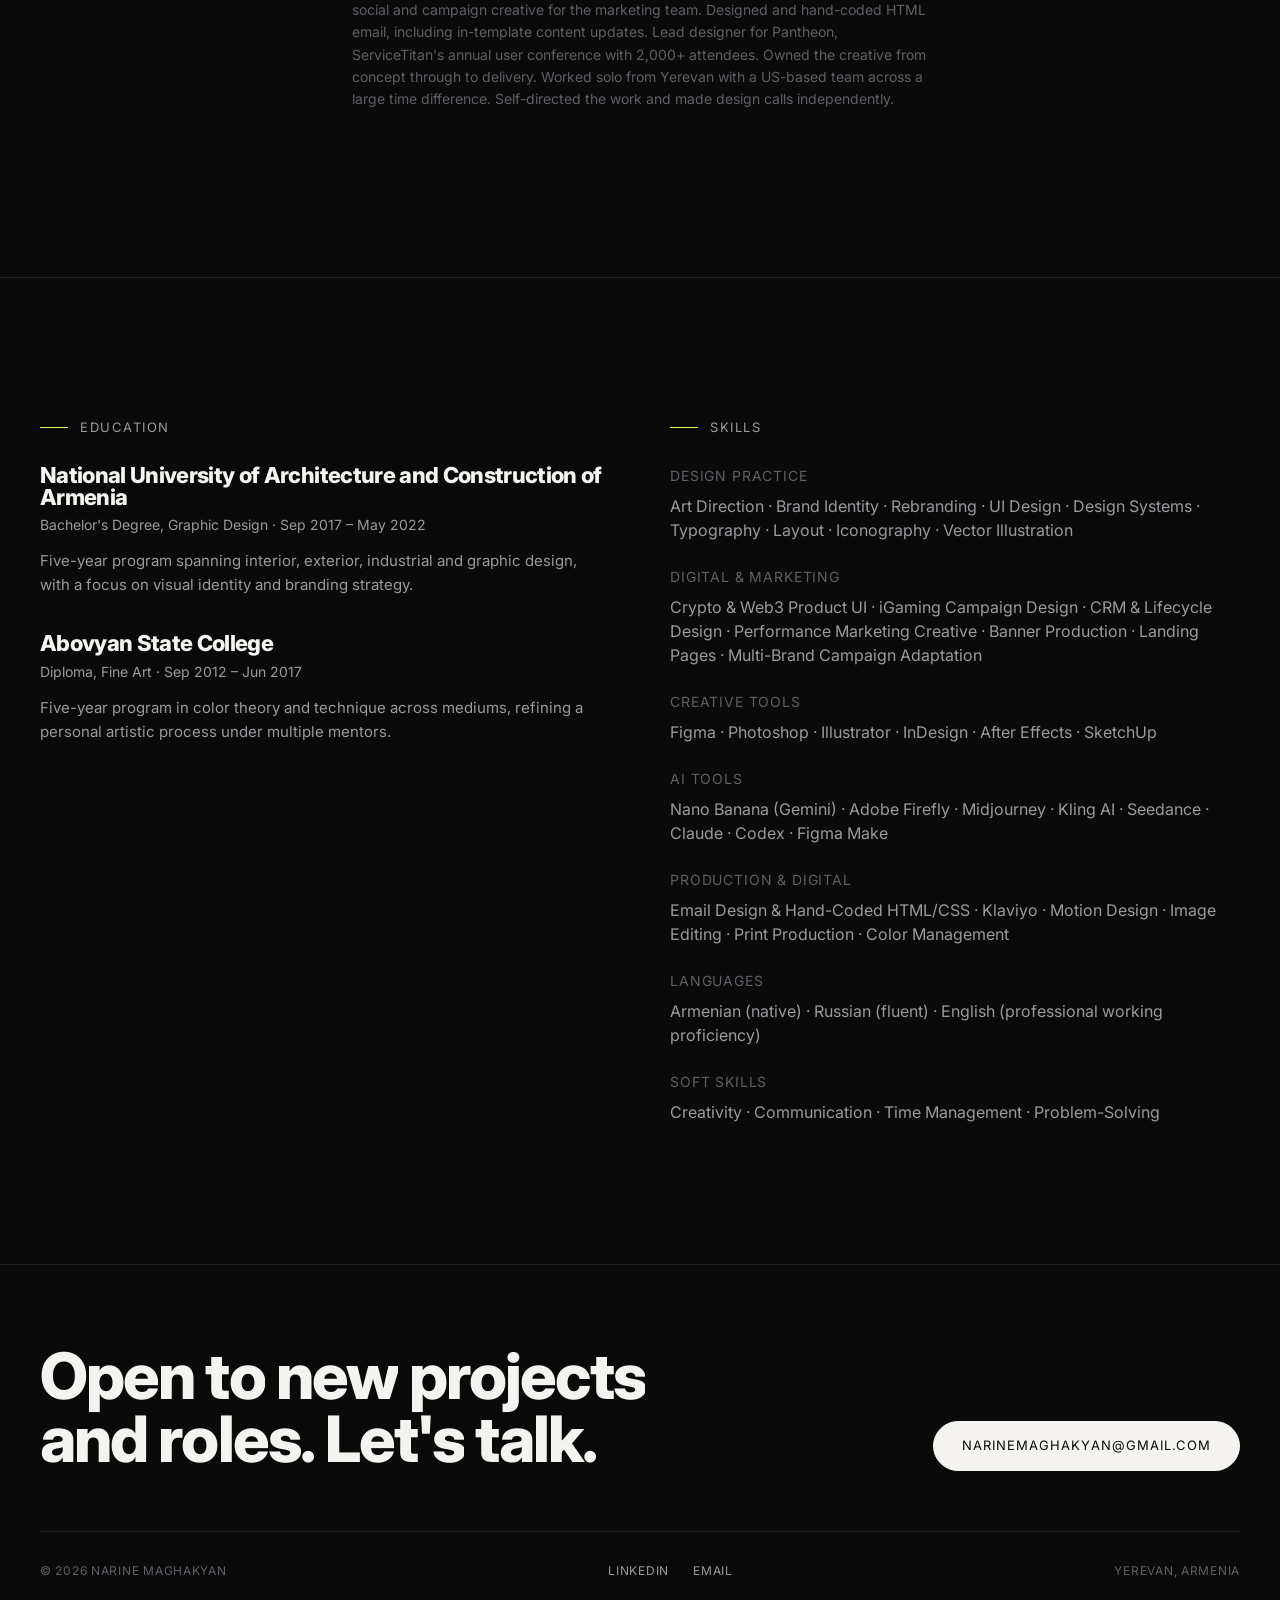
==== commit 94fdd282: "About: match duration colour to surrounding text" ====
--- a/about.html
+++ b/about.html
@@ -75,7 +75,7 @@
         <span style="color:var(--text-faint); font-size:14px; text-align:right;">Yerevan, Armenia · Hybrid</span>
       </div>
       <div class="cv-row">
-        <span style="color:var(--text-faint); font-size:14px;">Oct 2020 – May 2022 <span style="color:var(--accent);">· 1 yr 8 mos</span></span>
+        <span style="color:var(--text-faint); font-size:14px;">Oct 2020 – May 2022 <span>· 1 yr 8 mos</span></span>
         <div>
           <h3 style="font-size:20px; font-weight:500;">RISK <span class="cv-tag">IGAMING · B2C</span></h3>
           <p style="color:var(--text-dim); font-size:14px; margin-top:4px;">Graphic Designer, UI Designer</p>
@@ -84,7 +84,7 @@
         <span style="color:var(--text-faint); font-size:14px; text-align:right;">Ukraine · Remote</span>
       </div>
       <div class="cv-row">
-        <span style="color:var(--text-faint); font-size:14px;">Jan 2018 – Jan 2020 <span style="color:var(--accent);">· 2 yrs</span></span>
+        <span style="color:var(--text-faint); font-size:14px;">Jan 2018 – Jan 2020 <span>· 2 yrs</span></span>
         <div>
           <h3 style="font-size:20px; font-weight:500;">Renderforest <span class="cv-tag">SAAS · B2C</span></h3>
           <p style="color:var(--text-dim); font-size:14px; margin-top:4px;">Technical Designer, then Graphic Designer</p>
@@ -105,7 +105,7 @@
         <span style="color:var(--text-faint); font-size:14px; text-align:right;">Freelance · Remote</span>
       </div>
       <div class="cv-row">
-        <span style="color:var(--text-faint); font-size:14px;">Jul 2024 – Present <span style="color:var(--accent);">· 2 yrs 4 mos</span></span>
+        <span style="color:var(--text-faint); font-size:14px;">Jul 2024 – Present <span>· 2 yrs 4 mos</span></span>
         <div>
           <h3 style="font-size:20px; font-weight:500;">Dream Agency <span class="cv-tag">AGENCY · B2B</span></h3>
           <p style="color:var(--text-dim); font-size:14px; margin-top:4px;">Senior Graphic Designer, then Art Director</p>
@@ -114,7 +114,7 @@
         <span style="color:var(--text-faint); font-size:14px; text-align:right;">Part-time · Yerevan, Armenia · Hybrid</span>
       </div>
       <div class="cv-row">
-        <span style="color:var(--text-faint); font-size:14px;">Jan 2023 – Mar 2025 <span style="color:var(--accent);">· 2 yrs 3 mos</span></span>
+        <span style="color:var(--text-faint); font-size:14px;">Jan 2023 – Mar 2025 <span>· 2 yrs 3 mos</span></span>
         <div>
           <h3 style="font-size:20px; font-weight:500;">Nord Advertising <span class="cv-tag">E-COMMERCE · B2B</span></h3>
           <p style="color:var(--text-dim); font-size:14px; margin-top:4px;">E-commerce Designer</p>
